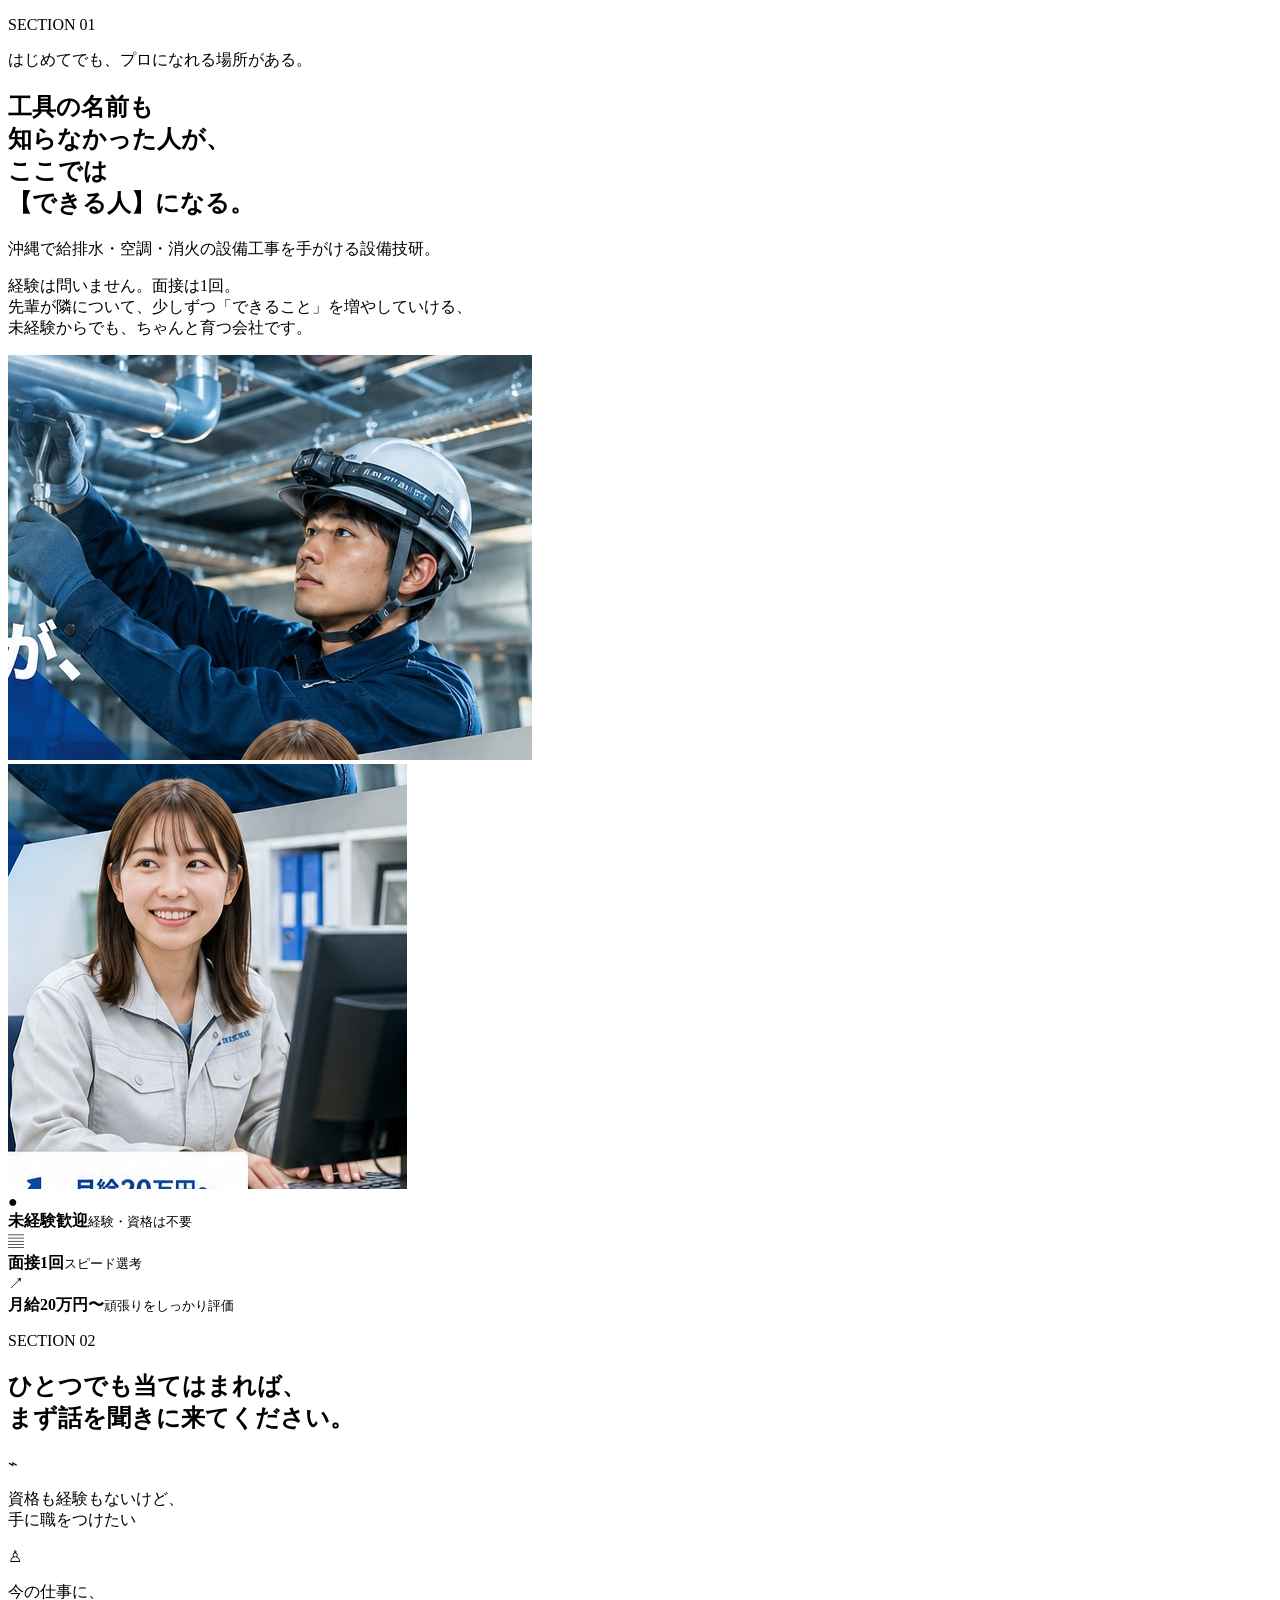
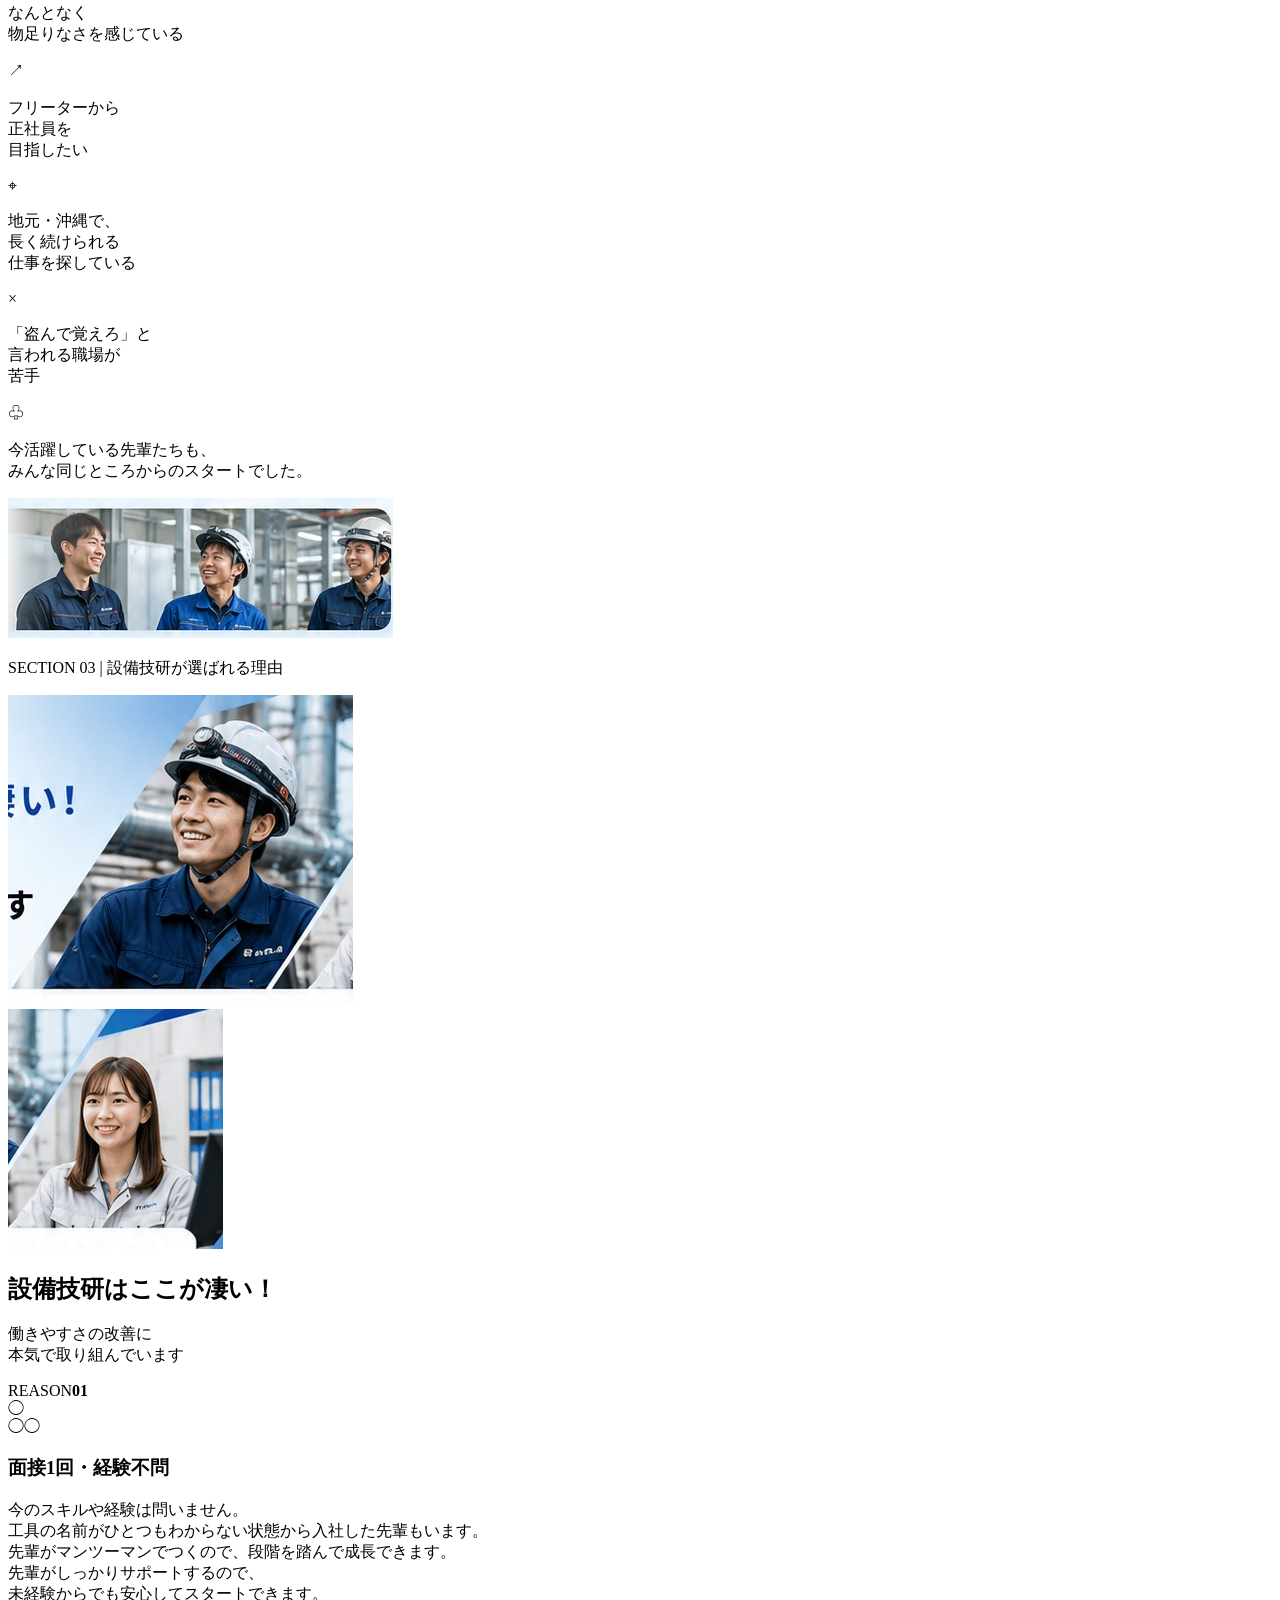
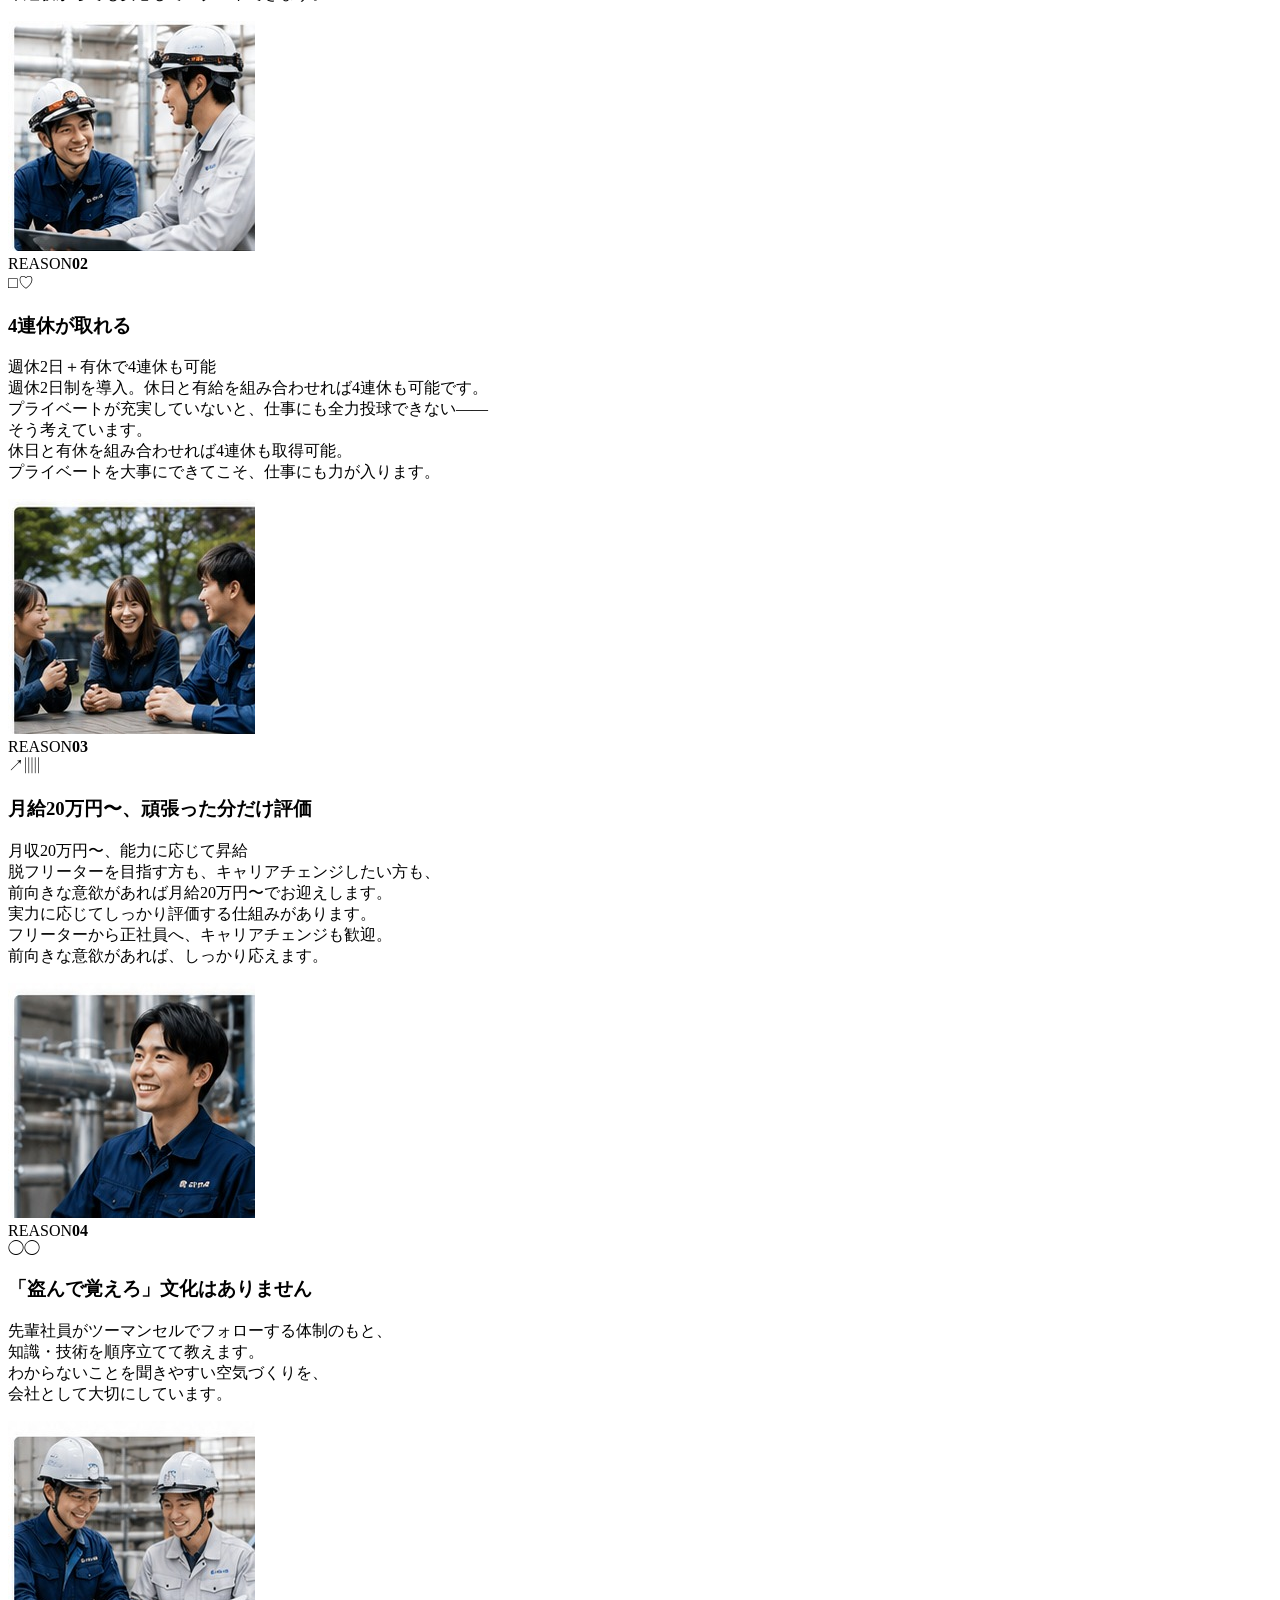
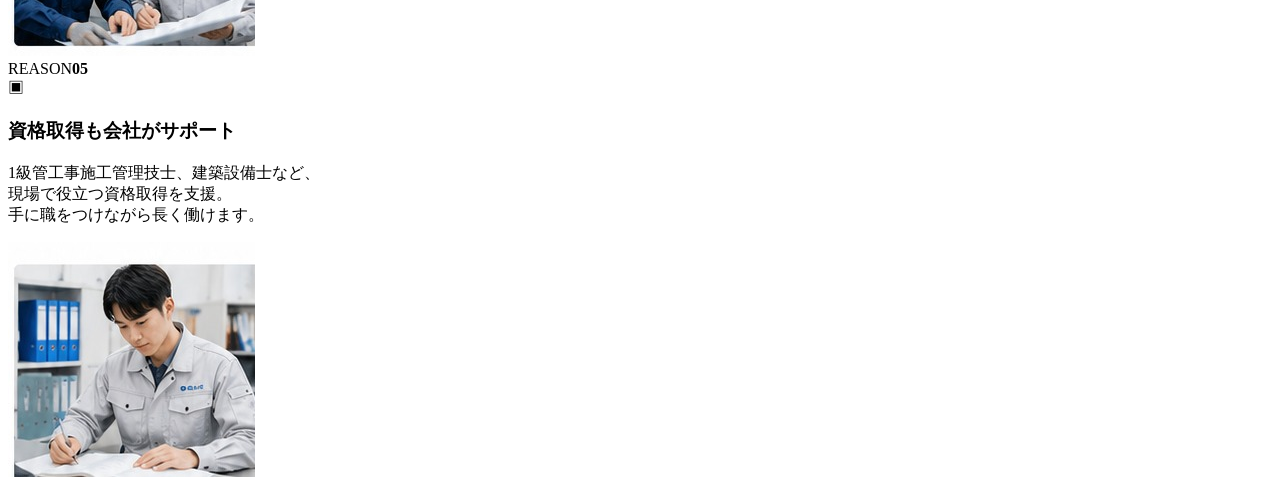
==== index.html @ 22264a7e "Add files via upload" ====
<!doctype html>
<html lang="ja">
<head>
  <meta charset="utf-8">
  <meta name="viewport" content="width=device-width, initial-scale=1">
  <meta name="description" content="設備技研 採用ランディングページ">
  <title>設備技研｜採用情報</title>
  <link rel="stylesheet" href="style.css">
</head>
<body>
  <main>
    <!-- SECTION 01 -->
    <section class="hero section" id="section-01">
      <div class="hero__bg" aria-hidden="true"></div>
      <div class="hero__shape hero__shape--a" aria-hidden="true"></div>
      <div class="hero__shape hero__shape--b" aria-hidden="true"></div>

      <div class="container hero__inner">
        <div class="hero__copy">
          <p class="section-label section-label--light">SECTION 01</p>
          <p class="eyebrow">はじめてでも、プロになれる場所がある。</p>
          <h1>工具の名前も<br>知らなかった人が、<br>ここでは<br><span>【できる人】</span>になる。</h1>
          <p class="lead">沖縄で給排水・空調・消火の設備工事を手がける設備技研。</p>
          <p class="hero__text">経験は問いません。面接は1回。<br>先輩が隣について、少しずつ「できること」を増やしていける、<br>未経験からでも、ちゃんと育つ会社です。</p>
        </div>

        <div class="hero__people" aria-label="現場で働く社員の写真">
          <div class="photo photo--worker"><img src="assets/hero_worker.jpg" alt="設備工事の現場で働く社員"></div>
          <div class="photo photo--woman"><img src="assets/hero_woman.jpg" alt="事務所で働く社員"></div>
        </div>

        <div class="benefits" aria-label="採用の特徴">
          <div class="benefit"><span class="benefit__icon">●</span><div><strong>未経験歓迎</strong><small>経験・資格は不要</small></div></div>
          <div class="benefit"><span class="benefit__icon">▤</span><div><strong>面接1回</strong><small>スピード選考</small></div></div>
          <div class="benefit"><span class="benefit__icon">↗</span><div><strong>月給20万円〜</strong><small>頑張りをしっかり評価</small></div></div>
        </div>
      </div>
    </section>

    <!-- SECTION 02 -->
    <section class="section section02" id="section-02">
      <div class="section02__bg" aria-hidden="true"></div>
      <div class="container">
        <header class="section-heading">
          <p class="section-label">SECTION 02</p>
          <h2>ひとつでも当てはまれば、<br>まず話を聞きに来てください。</h2>
          <span class="heading-line"></span>
        </header>

        <div class="concerns">
          <article class="concern"><div class="concern__icon">⌁</div><p>資格も経験もないけど、<br>手に職をつけたい</p></article>
          <article class="concern"><div class="concern__icon">♙</div><p>今の仕事に、<br>なんとなく<br>物足りなさを感じている</p></article>
          <article class="concern"><div class="concern__icon">↗</div><p>フリーターから<br>正社員を<br>目指したい</p></article>
          <article class="concern"><div class="concern__icon">⌖</div><p>地元・沖縄で、<br>長く続けられる<br>仕事を探している</p></article>
          <article class="concern"><div class="concern__icon">×</div><p>「盗んで覚えろ」と<br>言われる職場が<br>苦手</p></article>
        </div>

        <div class="team-note">
          <div class="team-note__icon">♧</div>
          <p>今活躍している先輩たちも、<br>みんな同じところからのスタートでした。</p>
          <img src="assets/section2_team.jpg" alt="設備技研で働く先輩社員">
        </div>
      </div>
    </section>

    <!-- SECTION 03 -->
    <section class="section section03" id="section-03">
      <div class="section03__bg" aria-hidden="true"></div>
      <div class="container">
        <header class="section-heading section-heading--03">
          <p class="section-label">SECTION 03 <span>| 設備技研が選ばれる理由</span></p>
          <div class="section03__visuals" aria-hidden="true">
            <div class="photo photo--s3-worker"><img src="assets/section3_worker.jpg" alt=""></div>
            <div class="photo photo--s3-woman"><img src="assets/section3_woman.jpg" alt=""></div>
          </div>
          <h2>設備技研はここが凄い！</h2>
          <p class="section03__sub">働きやすさの改善に<br>本気で取り組んでいます</p>
          <span class="heading-line"></span>
        </header>

        <div class="reasons">
          <article class="reason">
            <div class="reason__number"><span>REASON</span><b>01</b><div class="reason__icon">◯<br>◯◯</div></div>
            <div class="reason__body"><h3>面接1回・経験不問</h3><p>今のスキルや経験は問いません。<br>工具の名前がひとつもわからない状態から入社した先輩もいます。<br>先輩がマンツーマンでつくので、段階を踏んで成長できます。<br>先輩がしっかりサポートするので、<br>未経験からでも安心してスタートできます。</p></div>
            <img src="assets/reason01.jpg" alt="先輩社員が現場で教えている様子">
          </article>

          <article class="reason">
            <div class="reason__number"><span>REASON</span><b>02</b><div class="reason__icon">□♡</div></div>
            <div class="reason__body"><h3>4連休が取れる</h3><p>週休2日＋有休で4連休も可能<br>週休2日制を導入。休日と有給を組み合わせれば4連休も可能です。<br>プライベートが充実していないと、仕事にも全力投球できない——<br>そう考えています。<br>休日と有休を組み合わせれば4連休も取得可能。<br>プライベートを大事にできてこそ、仕事にも力が入ります。</p></div>
            <img src="assets/reason02.jpg" alt="休憩中に談笑する社員">
          </article>

          <article class="reason">
            <div class="reason__number"><span>REASON</span><b>03</b><div class="reason__icon">↗▥</div></div>
            <div class="reason__body"><h3>月給20万円〜、頑張った分だけ評価</h3><p>月収20万円〜、能力に応じて昇給<br>脱フリーターを目指す方も、キャリアチェンジしたい方も、<br>前向きな意欲があれば月給20万円〜でお迎えします。<br>実力に応じてしっかり評価する仕組みがあります。<br>フリーターから正社員へ、キャリアチェンジも歓迎。<br>前向きな意欲があれば、しっかり応えます。</p></div>
            <img src="assets/reason03.jpg" alt="現場で働く若手社員">
          </article>

          <article class="reason">
            <div class="reason__number"><span>REASON</span><b>04</b><div class="reason__icon">◯◯</div></div>
            <div class="reason__body"><h3>「盗んで覚えろ」文化はありません</h3><p>先輩社員がツーマンセルでフォローする体制のもと、<br>知識・技術を順序立てて教えます。<br>わからないことを聞きやすい空気づくりを、<br>会社として大切にしています。</p></div>
            <img src="assets/reason04.jpg" alt="社員同士で図面を確認している様子">
          </article>

          <article class="reason">
            <div class="reason__number"><span>REASON</span><b>05</b><div class="reason__icon">▣</div></div>
            <div class="reason__body"><h3>資格取得も会社がサポート</h3><p>1級管工事施工管理技士、建築設備士など、<br>現場で役立つ資格取得を支援。<br>手に職をつけながら長く働けます。</p></div>
            <img src="assets/reason05.jpg" alt="資格取得に向けて勉強する社員">
          </article>
        </div>
      </div>
    </section>
  </main>
</body>
</html>
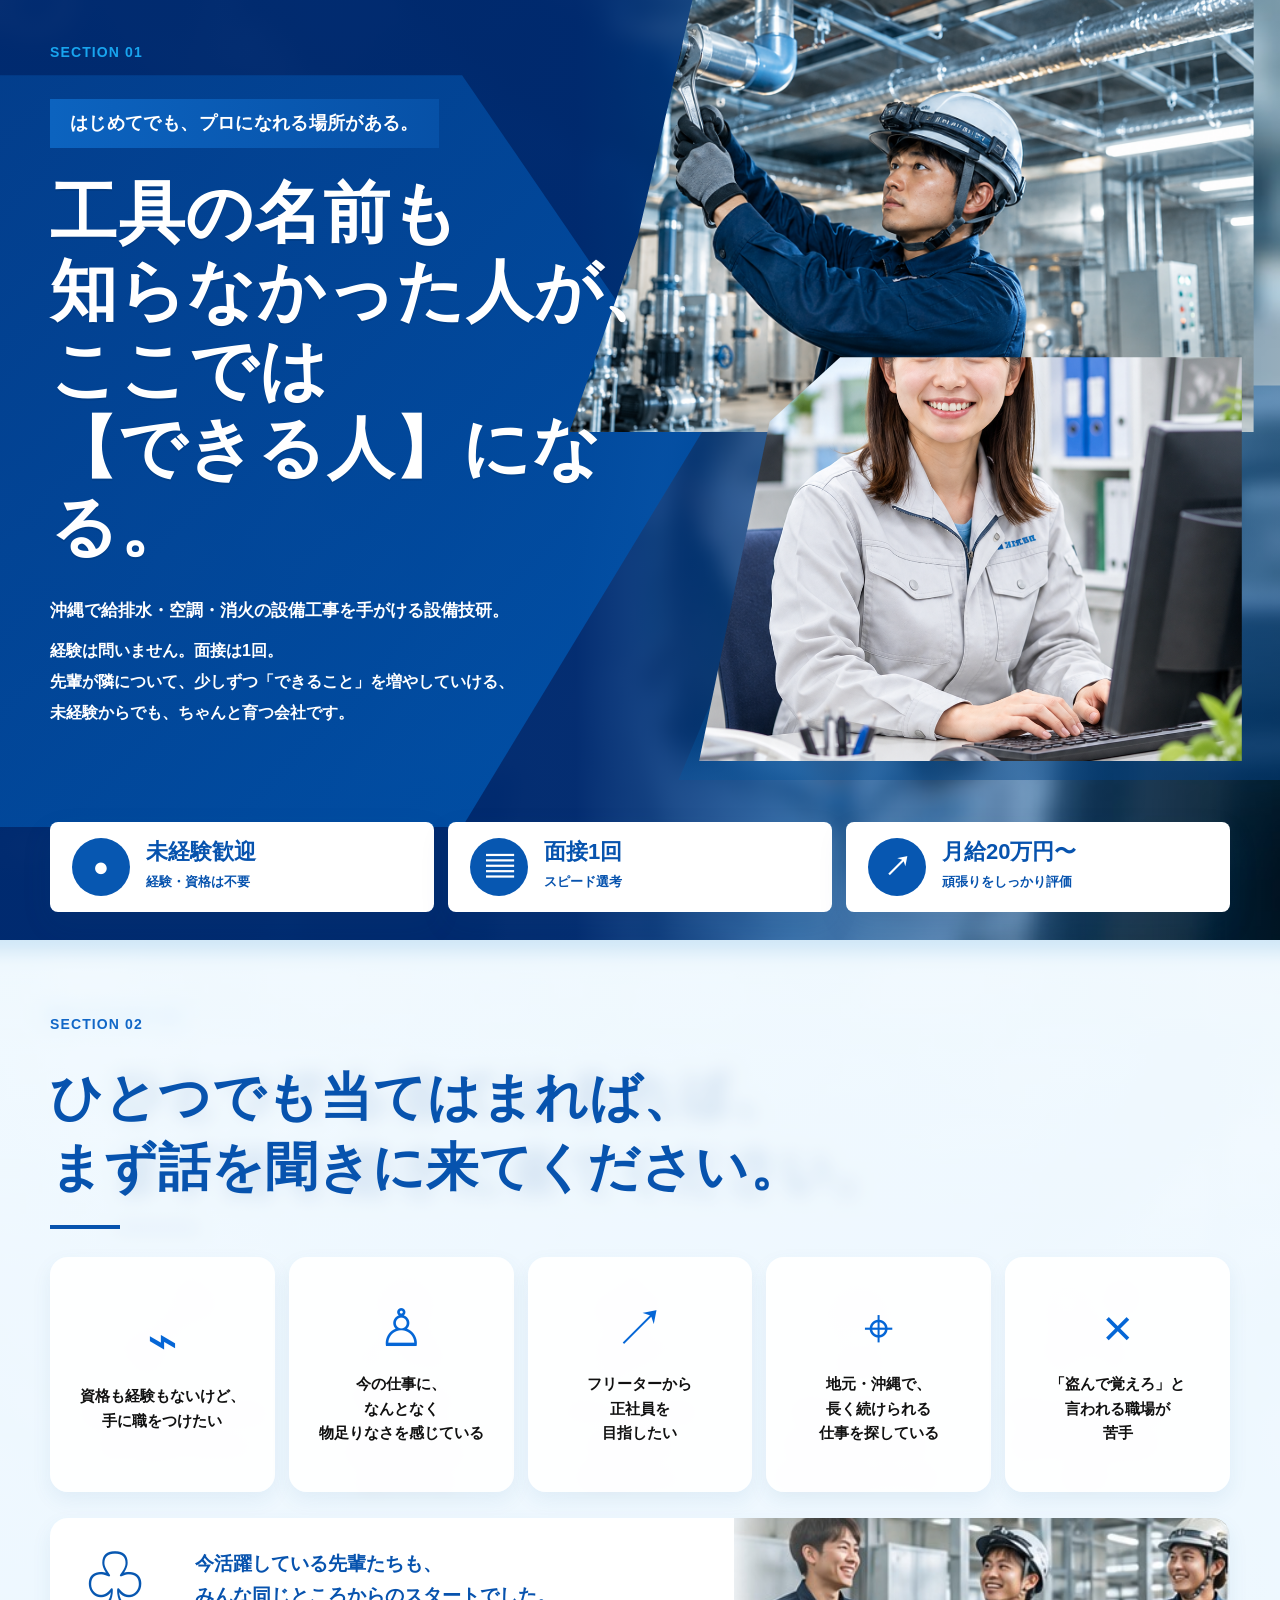
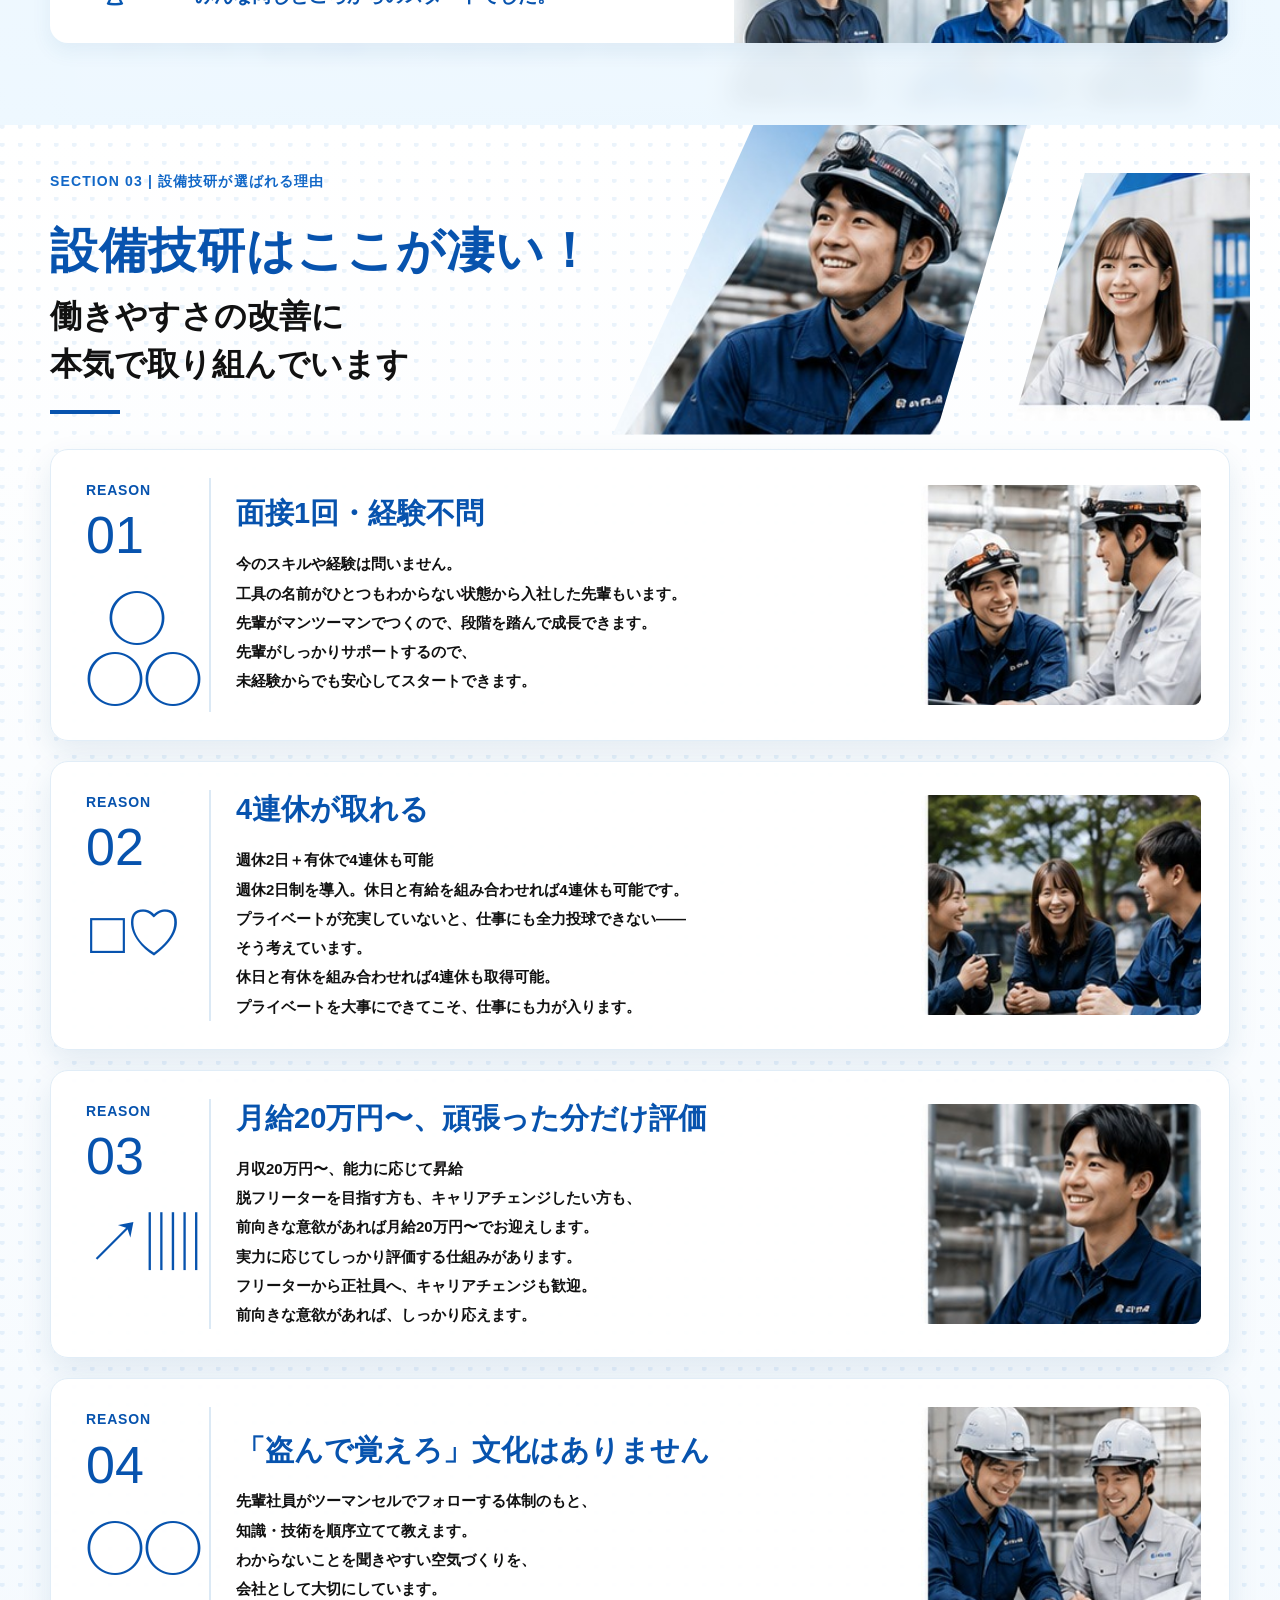
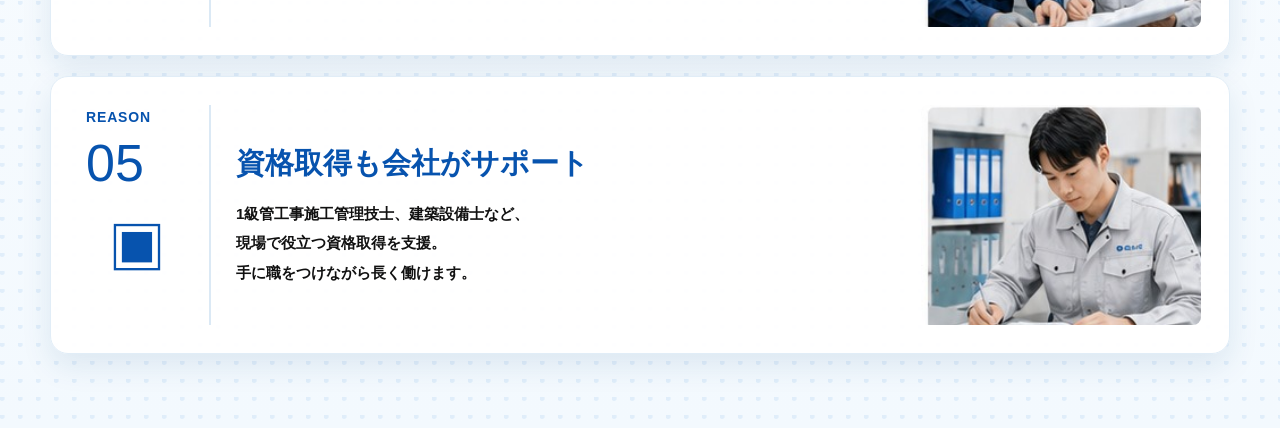
==== commit 801703e3: "Add files via upload" ====
--- a/index.html
+++ b/index.html
@@ -25,8 +25,8 @@
         </div>
 
         <div class="hero__people" aria-label="現場で働く社員の写真">
-          <div class="photo photo--worker"><img src="assets/hero_worker.jpg" alt="設備工事の現場で働く社員"></div>
-          <div class="photo photo--woman"><img src="assets/hero_woman.jpg" alt="事務所で働く社員"></div>
+          <div class="photo photo--worker"><img src="写真群/ChatGPT%20Image%202026年9月7日%2013_35_42%20(1).png" alt="設備工事の現場で働く社員"></div>
+          <div class="photo photo--woman"><img src="写真群/ChatGPT%20Image%202026年9月7日%2013_35_43%20(2).png" alt="事務所で働く社員"></div>
         </div>
 
         <div class="benefits" aria-label="採用の特徴">
--- a/style.css
+++ b/style.css
@@ -0,0 +1,216 @@
+@charset "UTF-8";
+
+:root{
+  --blue:#0753ae;
+  --blue-dark:#003b86;
+  --blue-light:#168de0;
+  --ink:#111;
+  --muted:#42536b;
+  --paper:#fff;
+  --line:#d9e8f7;
+  --shadow:0 12px 30px rgba(18,75,130,.10);
+  --radius:20px;
+}
+*{box-sizing:border-box}
+html{scroll-behavior:smooth}
+body{
+  margin:0;
+  color:var(--ink);
+  background:#f7fbff;
+  font-family:"Noto Sans JP","Yu Gothic",YuGothic,"Hiragino Kaku Gothic ProN",Meiryo,sans-serif;
+  line-height:1.8;
+  -webkit-font-smoothing:antialiased;
+}
+img{display:block;max-width:100%}
+.section{position:relative;overflow:hidden}
+.container{position:relative;width:min(1180px,calc(100% - 48px));margin:auto}
+.section-label{margin:0;color:#1167c7;font-weight:800;letter-spacing:.08em;font-size:14px}
+.section-label--light{color:#18a5ef}
+.eyebrow{
+  display:inline-block;margin:34px 0 26px;padding:8px 20px;
+  color:#fff;background:linear-gradient(90deg,#0c63bf,#0751a7);
+  font-weight:800;font-size:18px;letter-spacing:.02em;
+}
+h1,h2,h3,p{margin-top:0}
+.heading-line{display:block;width:70px;height:4px;background:var(--blue);margin-top:22px}
+
+/* SECTION 01 */
+.hero{min-height:940px;color:#fff;background:#0059a9}
+.hero__bg{
+  position:absolute;inset:0;background:
+    linear-gradient(90deg,rgba(0,42,111,.98) 0 45%,rgba(0,74,150,.72) 62%,rgba(0,91,157,.18)),
+    url("assets/bg-section1.jpg") center/cover no-repeat;
+}
+.hero__shape{position:absolute;inset:auto;pointer-events:none}
+.hero__shape--a{
+  width:63%;height:80%;left:-8%;top:8%;
+  background:linear-gradient(135deg,rgba(3,61,139,.98),rgba(0,89,180,.80));
+  clip-path:polygon(0 0,70% 0,100% 47%,70% 100%,0 100%);
+}
+.hero__shape--b{
+  width:52%;height:42%;right:-5%;bottom:17%;
+  background:linear-gradient(135deg,rgba(0,131,215,.22),rgba(0,61,130,.55));
+  clip-path:polygon(25% 0,100% 0,100% 100%,0 100%);
+}
+.hero__inner{min-height:940px;padding-top:40px}
+.hero__copy{position:relative;z-index:3;width:58%}
+.hero h1{
+  margin:0;font-size:clamp(48px,5.2vw,76px);line-height:1.18;
+  font-weight:900;letter-spacing:.01em;text-shadow:0 2px 0 rgba(0,0,0,.08)
+}
+.hero h1 span{white-space:nowrap}
+.hero__copy .lead{font-weight:800;font-size:17px;margin:30px 0 8px}
+.hero__text{font-size:16px;font-weight:700;line-height:1.95}
+.hero__people{position:absolute;z-index:2;inset:0}
+.photo{position:absolute;overflow:hidden}
+.photo img{width:100%;height:100%;object-fit:cover}
+.photo--worker{
+  width:58%;height:46%;right:-2%;top:0;
+  clip-path:polygon(18% 0,100% 0,100% 100%,0 100%,10% 55%);
+}
+.photo--woman{
+  width:46%;height:43%;right:-1%;top:38%;
+  clip-path:polygon(26% 0,100% 0,100% 100%,0 100%,13% 16%);
+}
+.benefits{
+  position:absolute;z-index:5;left:0;right:0;bottom:28px;
+  display:grid;grid-template-columns:repeat(3,1fr);gap:14px;
+}
+.benefit{
+  display:flex;align-items:center;gap:16px;background:#fff;color:var(--blue);
+  border-radius:8px;padding:16px 22px;box-shadow:var(--shadow)
+}
+.benefit__icon{
+  flex:0 0 58px;width:58px;height:58px;border-radius:50%;display:grid;place-items:center;
+  background:#0757b1;color:#fff;font-size:27px;font-weight:900
+}
+.benefit strong{display:block;font-size:22px;line-height:1.3}
+.benefit small{font-size:13px;font-weight:700}
+
+/* SECTION 02 */
+.section02{padding:72px 0 82px;background:#eef8ff}
+.section02__bg{
+  position:absolute;inset:0;opacity:.65;background:
+    linear-gradient(rgba(244,251,255,.78),rgba(238,248,255,.93)),
+    url("assets/bg-section2.jpg") center/cover no-repeat;
+}
+.section-heading{position:relative;z-index:1}
+.section-heading h2{
+  color:var(--blue);font-size:clamp(34px,4.2vw,52px);line-height:1.35;
+  margin:25px 0 0;font-weight:900;letter-spacing:.02em
+}
+.concerns{
+  position:relative;z-index:1;display:grid;grid-template-columns:repeat(5,1fr);
+  gap:14px;margin-top:28px
+}
+.concern{
+  min-height:235px;padding:24px 12px;background:rgba(255,255,255,.95);
+  border-radius:18px;box-shadow:0 8px 20px rgba(35,98,157,.08);
+  display:flex;flex-direction:column;align-items:center;justify-content:center;text-align:center
+}
+.concern__icon{font-size:52px;line-height:1;color:#0566d6;margin-bottom:18px}
+.concern p{font-size:15px;font-weight:800;line-height:1.65;margin:0}
+.team-note{
+  position:relative;z-index:1;margin-top:26px;background:#fff;border-radius:18px;
+  min-height:125px;display:grid;grid-template-columns:130px 1fr 42%;
+  align-items:center;overflow:hidden;box-shadow:0 8px 20px rgba(35,98,157,.08)
+}
+.team-note__icon{font-size:60px;text-align:center;color:#0757b1}
+.team-note p{color:var(--blue);font-weight:900;font-size:19px;line-height:1.7;margin:0;padding:0 15px}
+.team-note img{height:125px;width:100%;object-fit:cover}
+
+/* SECTION 03 */
+.section03{padding:44px 0 74px;background:#f4f9fd}
+.section03__bg{
+  position:absolute;inset:0;
+  background:
+    radial-gradient(circle at 12% 8%,rgba(0,111,207,.08) 0 2px,transparent 3px) 0 0/18px 18px,
+    linear-gradient(180deg,#fff,#f3f9fe);
+}
+.section-heading--03{min-height:280px}
+.section-heading--03 .section-label span{font-weight:700}
+.section-heading--03 h2{font-size:48px;margin-top:25px;max-width:55%}
+.section03__sub{font-size:32px;font-weight:900;line-height:1.5;margin:8px 0 0;max-width:55%}
+.section03__visuals{position:absolute;z-index:0;right:-20px;top:-44px;width:54%;height:310px}
+.photo--s3-worker{left:0;top:0;width:65%;height:100%;clip-path:polygon(34% 0,100% 0,78% 100%,0 100%)}
+.photo--s3-woman{right:0;top:48px;width:37%;height:80%;clip-path:polygon(30% 0,100% 0,100% 100%,0 100%)}
+.reasons{position:relative;z-index:1;display:grid;gap:20px}
+.reason{
+  background:rgba(255,255,255,.97);border:1px solid #e1edf7;border-radius:18px;
+  min-height:265px;padding:28px 28px 28px 35px;display:grid;
+  grid-template-columns:125px 1fr 280px;gap:25px;align-items:center;box-shadow:var(--shadow)
+}
+.reason__number{height:100%;border-right:2px solid #dbe9f5;padding-right:22px;color:var(--blue)}
+.reason__number span{display:block;font-size:14px;font-weight:900;letter-spacing:.06em}
+.reason__number b{display:block;font-size:52px;line-height:1.05;font-weight:500;margin-top:5px}
+.reason__icon{font-size:58px;line-height:1.05;text-align:center;margin-top:28px;font-weight:300}
+.reason__body h3{margin:0 0 16px;color:var(--blue);font-size:29px;line-height:1.35;font-weight:900}
+.reason__body p{font-size:15px;font-weight:600;line-height:1.95;margin:0}
+.reason>img{width:100%;height:220px;object-fit:cover;border-radius:8px}
+
+/* Mobile */
+@media (max-width: 760px){
+  .container{width:min(100% - 28px,560px)}
+  .section-label{font-size:12px}
+  .heading-line{width:52px;height:3px}
+  .hero{min-height:auto;padding-bottom:22px}
+  .hero__bg{background:
+    linear-gradient(180deg,rgba(0,44,113,.94) 0 56%,rgba(0,75,146,.82) 78%,rgba(0,108,185,.88)),
+    url("assets/bg-section1.jpg") center/cover}
+  .hero__shape--a{width:120%;height:58%;left:-25%;top:0;opacity:.75}
+  .hero__shape--b{width:100%;height:34%;right:-20%;bottom:13%;opacity:.65}
+  .hero__inner{min-height:0;padding-top:24px;display:flex;flex-direction:column}
+  .hero__copy{width:100%}
+  .eyebrow{font-size:13px;margin:18px 0 17px;padding:7px 12px}
+  .hero h1{font-size:clamp(35px,10.2vw,52px);line-height:1.24}
+  .hero h1 span{white-space:normal}
+  .hero__copy .lead{font-size:14px;line-height:1.7;margin:22px 0 8px}
+  .hero__text{font-size:13px;line-height:1.85}
+  .hero__people{position:relative;inset:auto;height:300px;margin-top:18px}
+  .photo--worker{width:86%;height:67%;right:-6%;top:0;clip-path:polygon(19% 0,100% 0,100% 100%,0 100%,10% 50%)}
+  .photo--woman{width:70%;height:64%;right:0;top:36%;clip-path:polygon(23% 0,100% 0,100% 100%,0 100%,12% 15%)}
+  .benefits{position:relative;left:auto;right:auto;bottom:auto;grid-template-columns:1fr;gap:8px;margin-top:8px}
+  .benefit{padding:11px 14px;border-radius:10px}
+  .benefit__icon{flex-basis:43px;width:43px;height:43px;font-size:20px}
+  .benefit strong{font-size:17px}
+  .benefit small{font-size:11px}
+
+  .section02{padding:50px 0 55px}
+  .section-heading h2{font-size:31px;line-height:1.45;margin-top:17px}
+  .concerns{grid-template-columns:repeat(2,1fr);gap:10px;margin-top:24px}
+  .concern{min-height:175px;padding:17px 8px;border-radius:14px}
+  .concern:nth-child(5){grid-column:1/-1;min-height:145px}
+  .concern__icon{font-size:40px;margin-bottom:12px}
+  .concern p{font-size:12px;line-height:1.6}
+  .team-note{grid-template-columns:58px 1fr;margin-top:15px;min-height:0;border-radius:14px}
+  .team-note__icon{font-size:38px}
+  .team-note p{font-size:12px;line-height:1.55;padding:14px 6px}
+  .team-note img{grid-column:1/-1;height:120px}
+
+  .section03{padding:40px 0 55px}
+  .section-heading--03{min-height:0;padding-bottom:25px}
+  .section-heading--03 .section-label span{display:inline}
+  .section-heading--03 h2{font-size:32px;max-width:none;margin-top:18px}
+  .section03__sub{font-size:23px;max-width:none;line-height:1.55}
+  .section03__visuals{position:relative;right:auto;top:auto;width:100%;height:230px;margin:15px 0 -4px;order:-1}
+  .section-heading--03{display:flex;flex-direction:column}
+  .section03__visuals{order:-1}
+  .reasons{gap:13px}
+  .reason{
+    min-height:0;padding:18px 15px;display:grid;grid-template-columns:56px 1fr;gap:13px;
+    border-radius:15px;align-items:start
+  }
+  .reason__number{border-right:1px solid #dbe9f5;padding-right:10px}
+  .reason__number span{font-size:9px}
+  .reason__number b{font-size:33px}
+  .reason__icon{font-size:30px;margin-top:15px}
+  .reason__body h3{font-size:21px;line-height:1.4;margin-bottom:9px}
+  .reason__body p{font-size:12px;line-height:1.8;font-weight:600}
+  .reason>img{grid-column:1/-1;height:190px;border-radius:9px}
+}
+@media (min-width:761px) and (max-width:1000px){
+  .hero h1{font-size:50px}
+  .reason{grid-template-columns:105px 1fr 230px}
+  .reason__body h3{font-size:24px}
+  .reason>img{height:190px}
+}
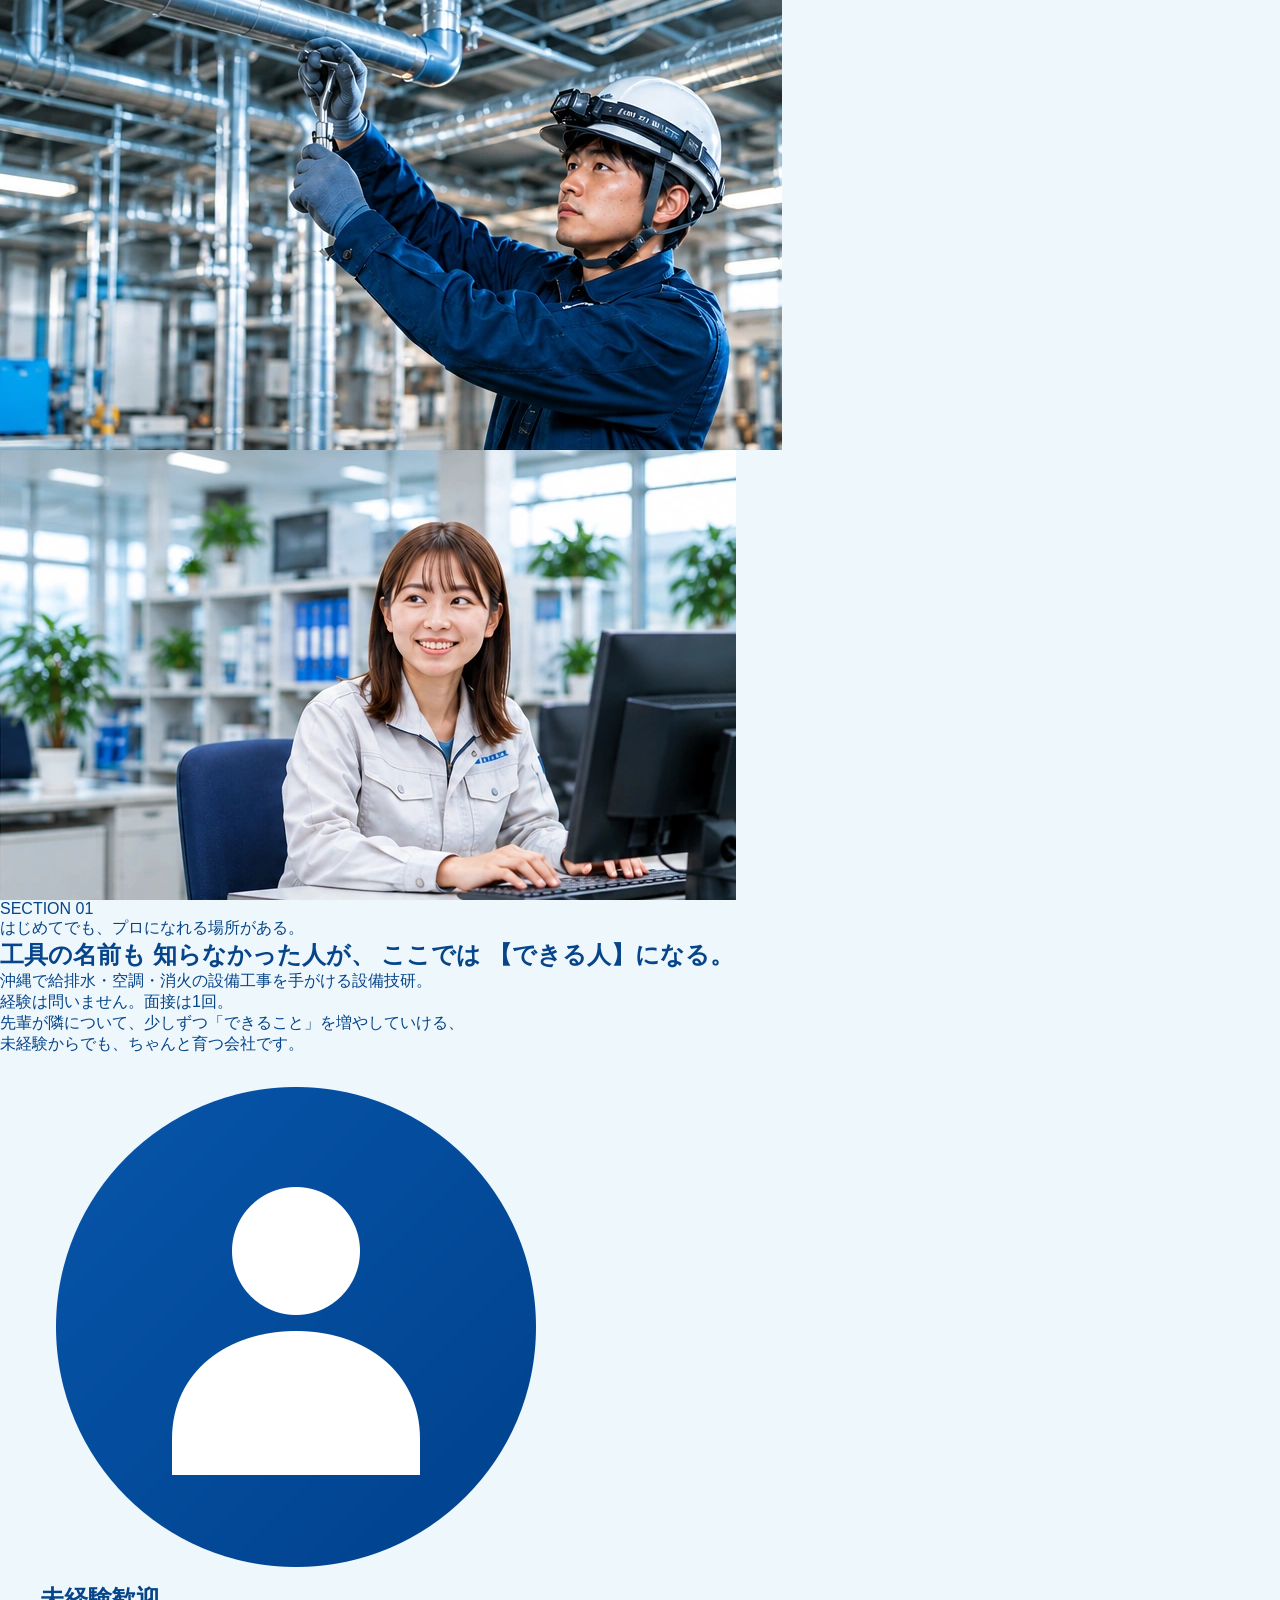
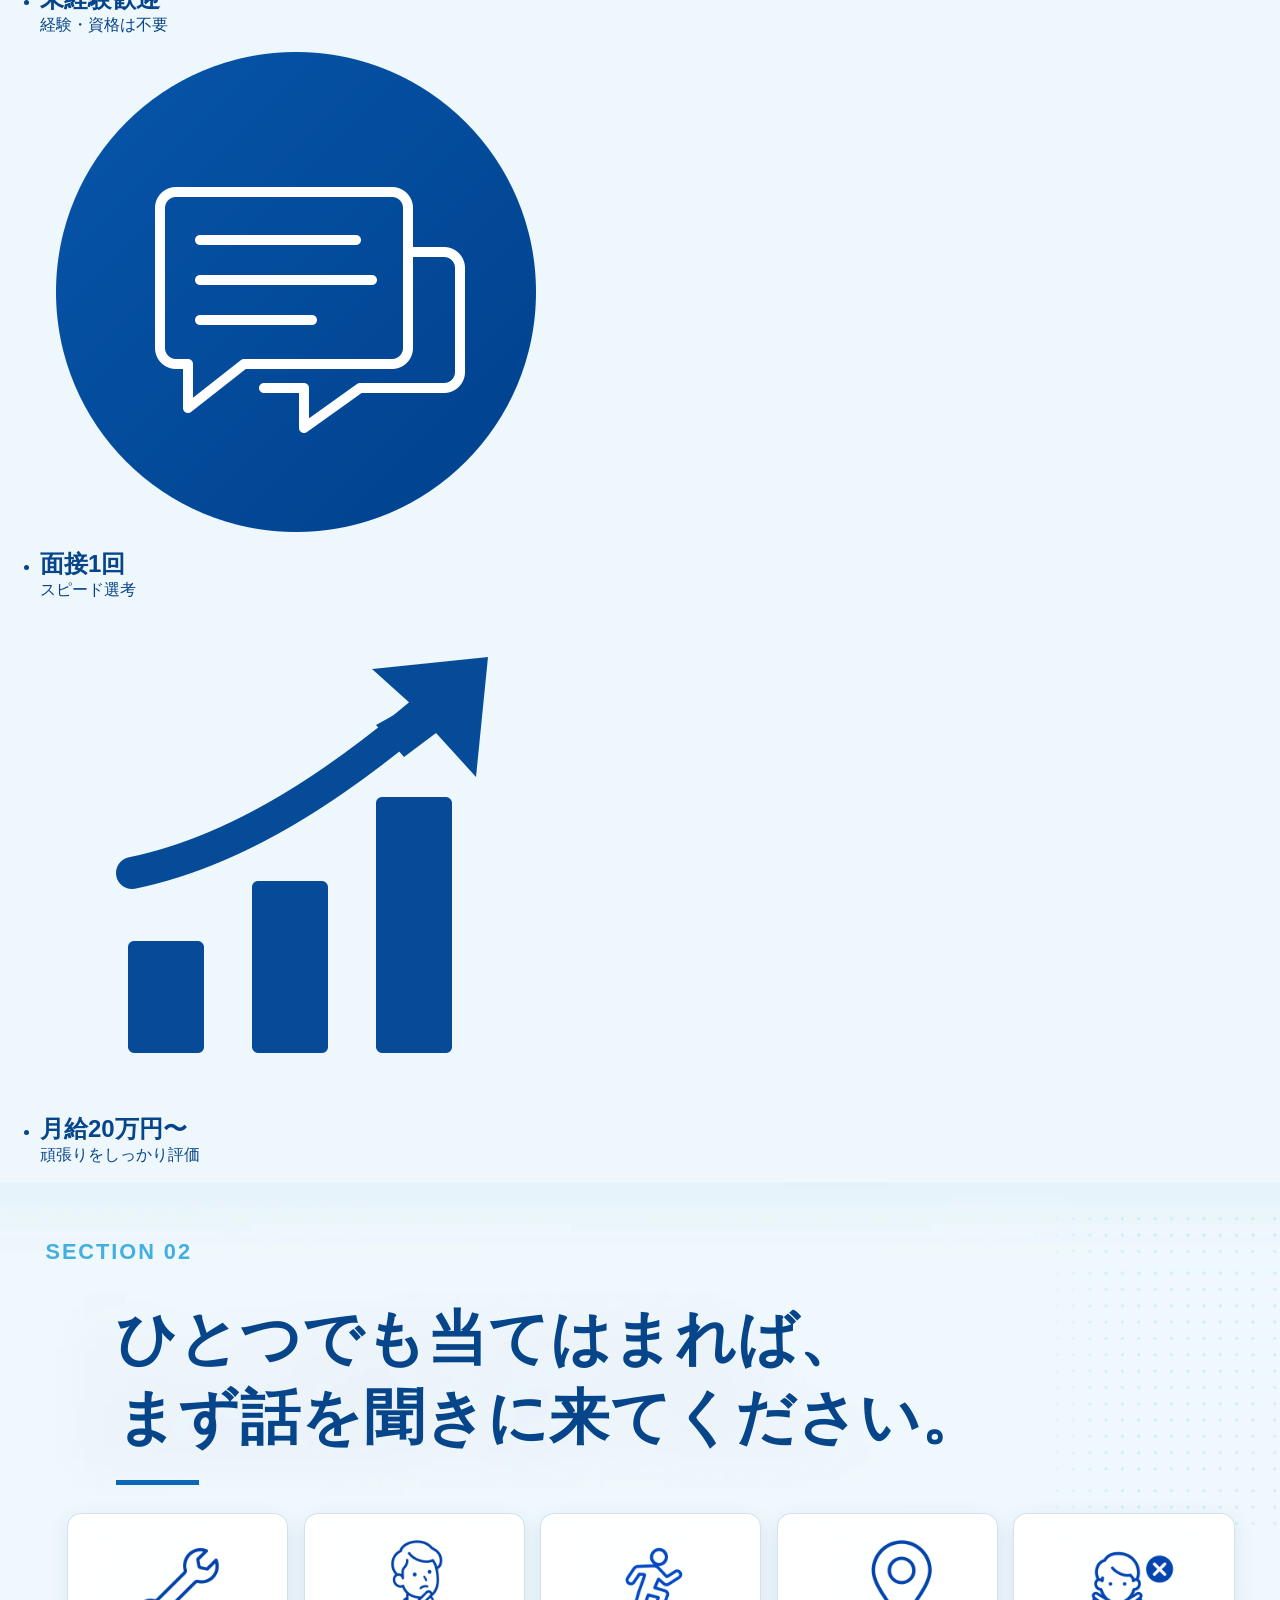
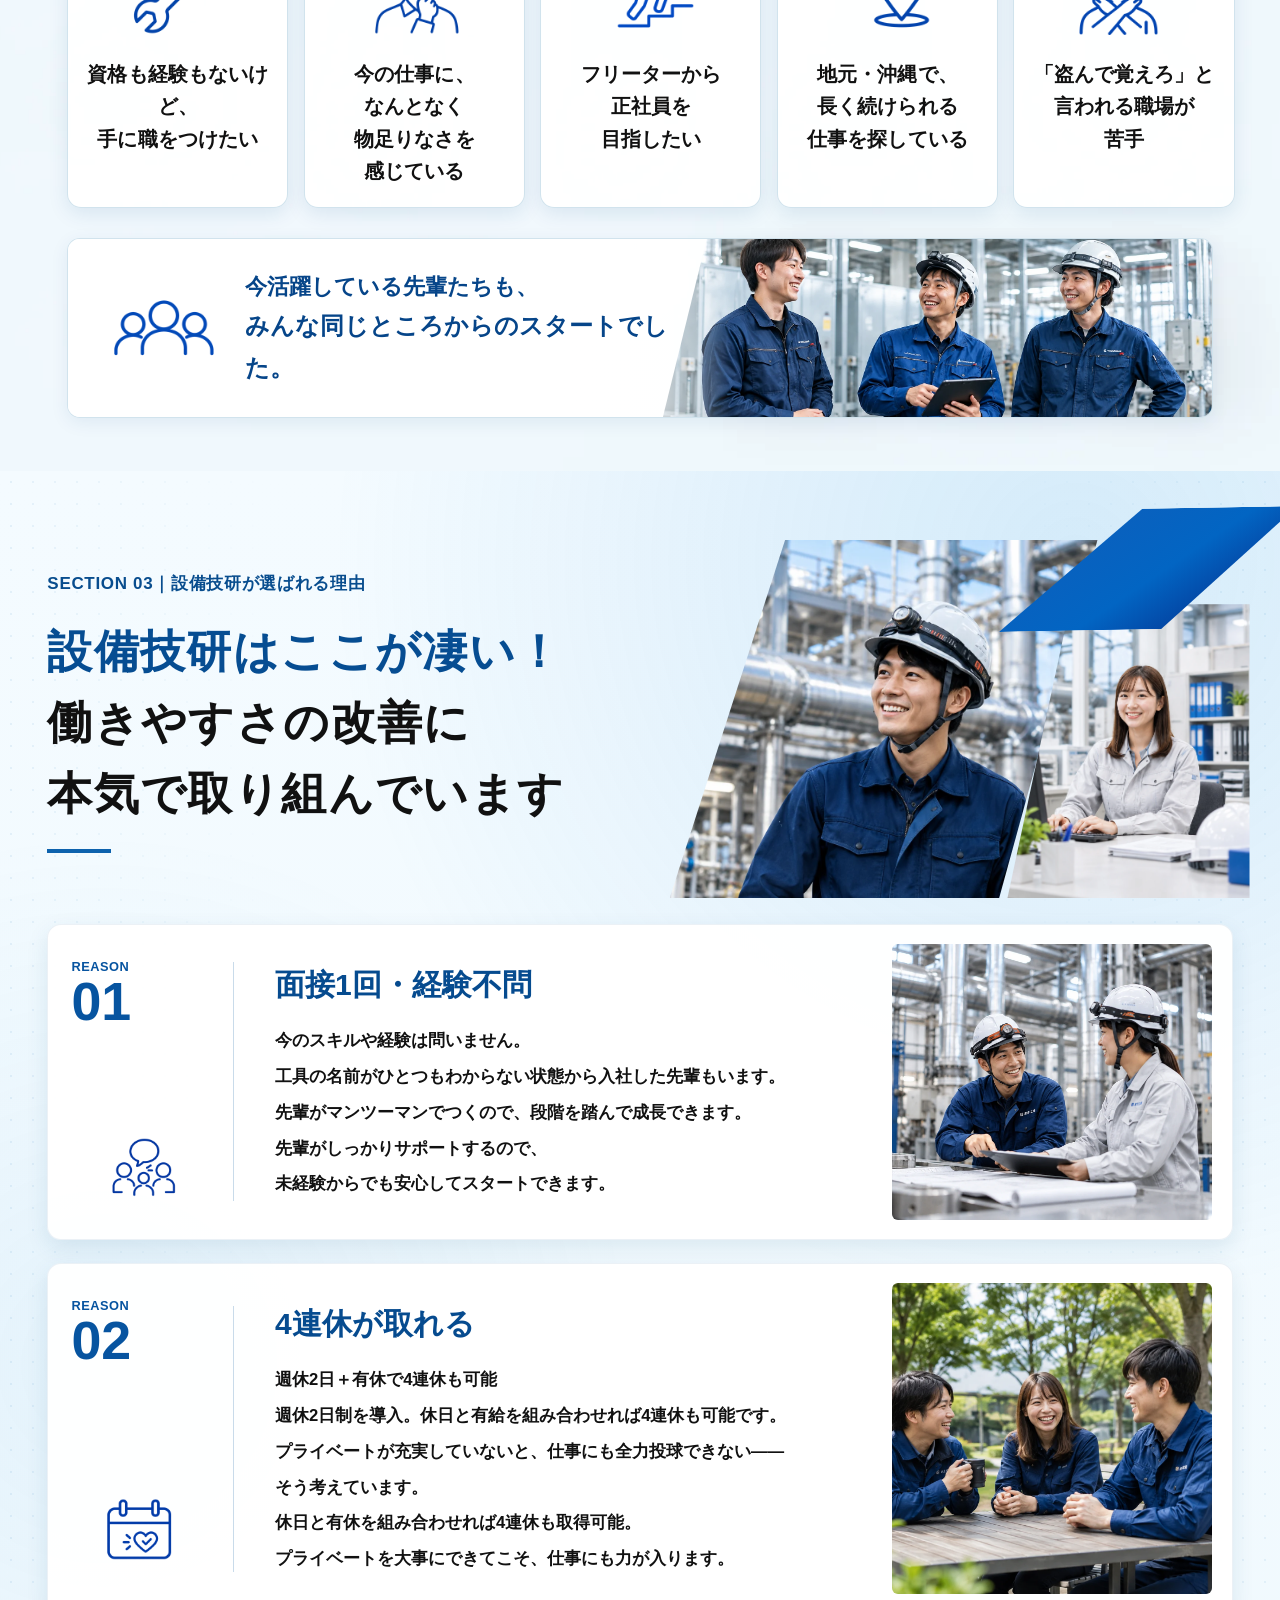
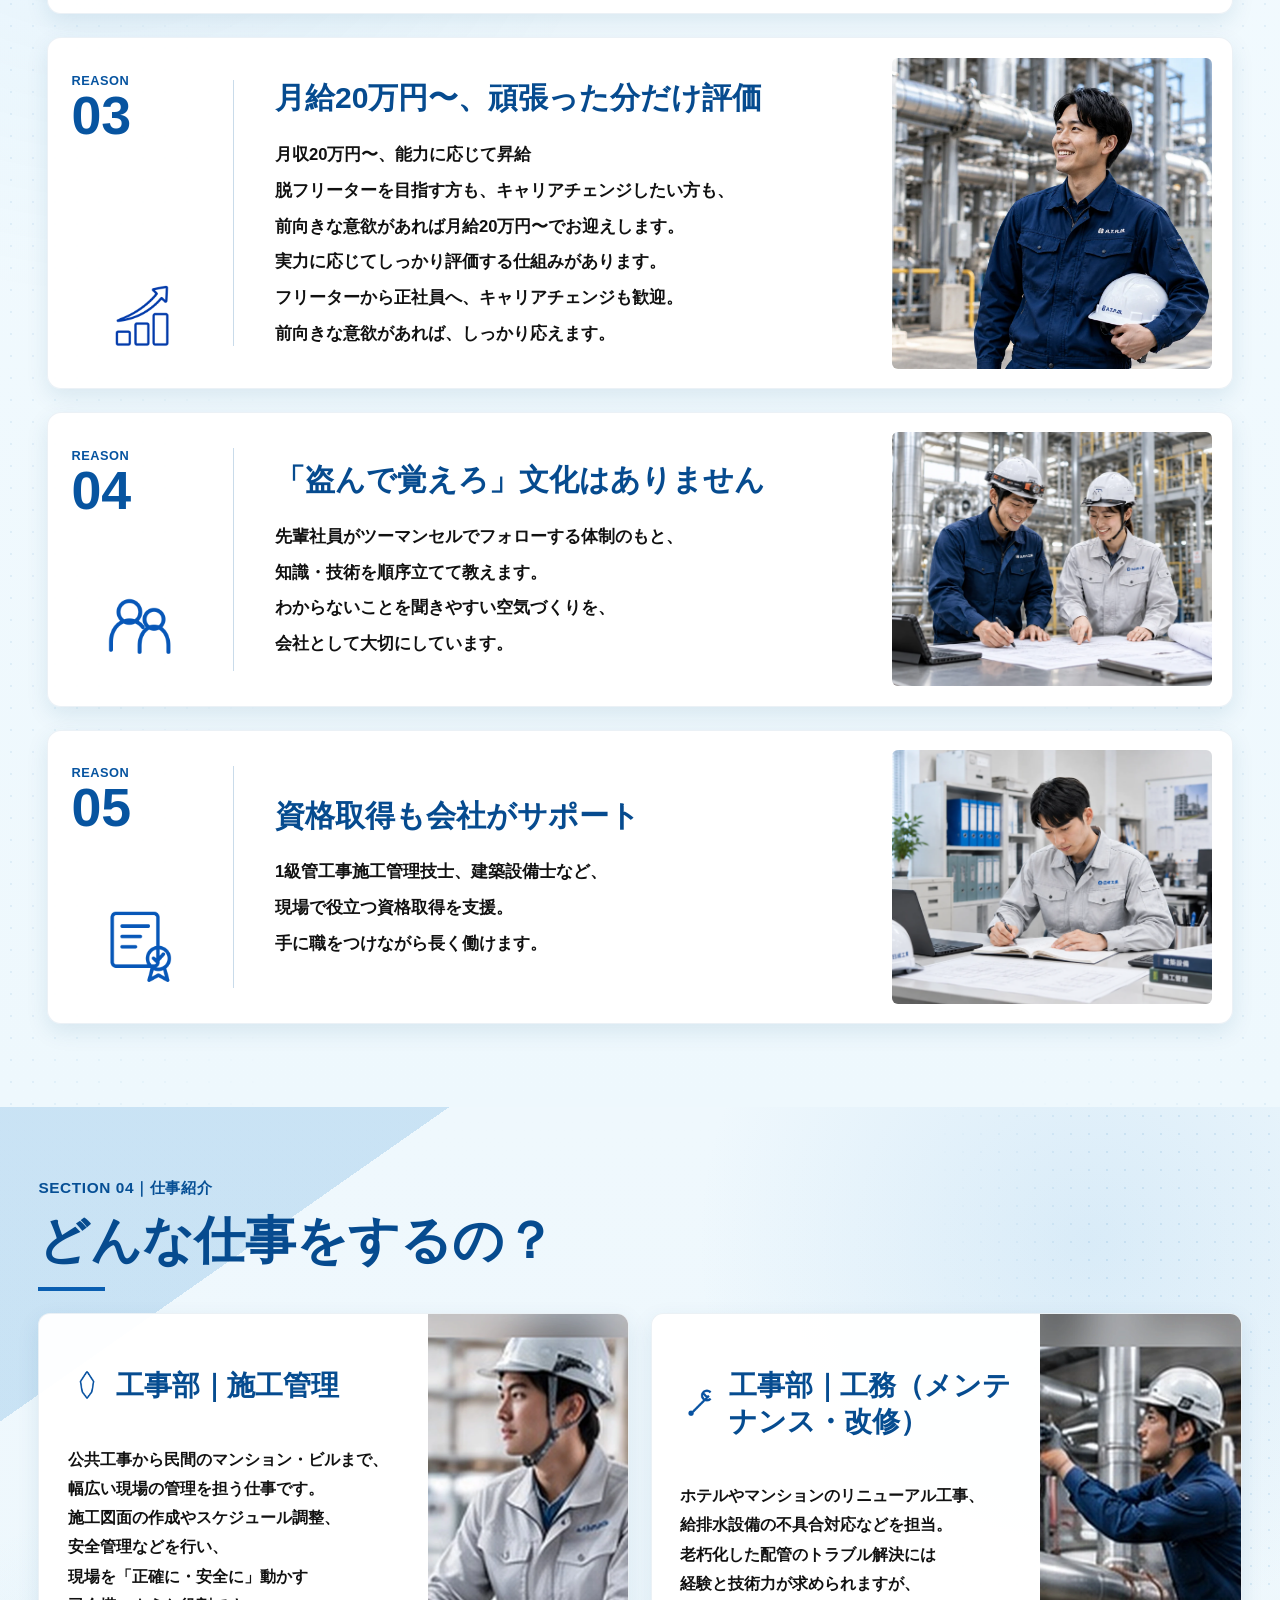
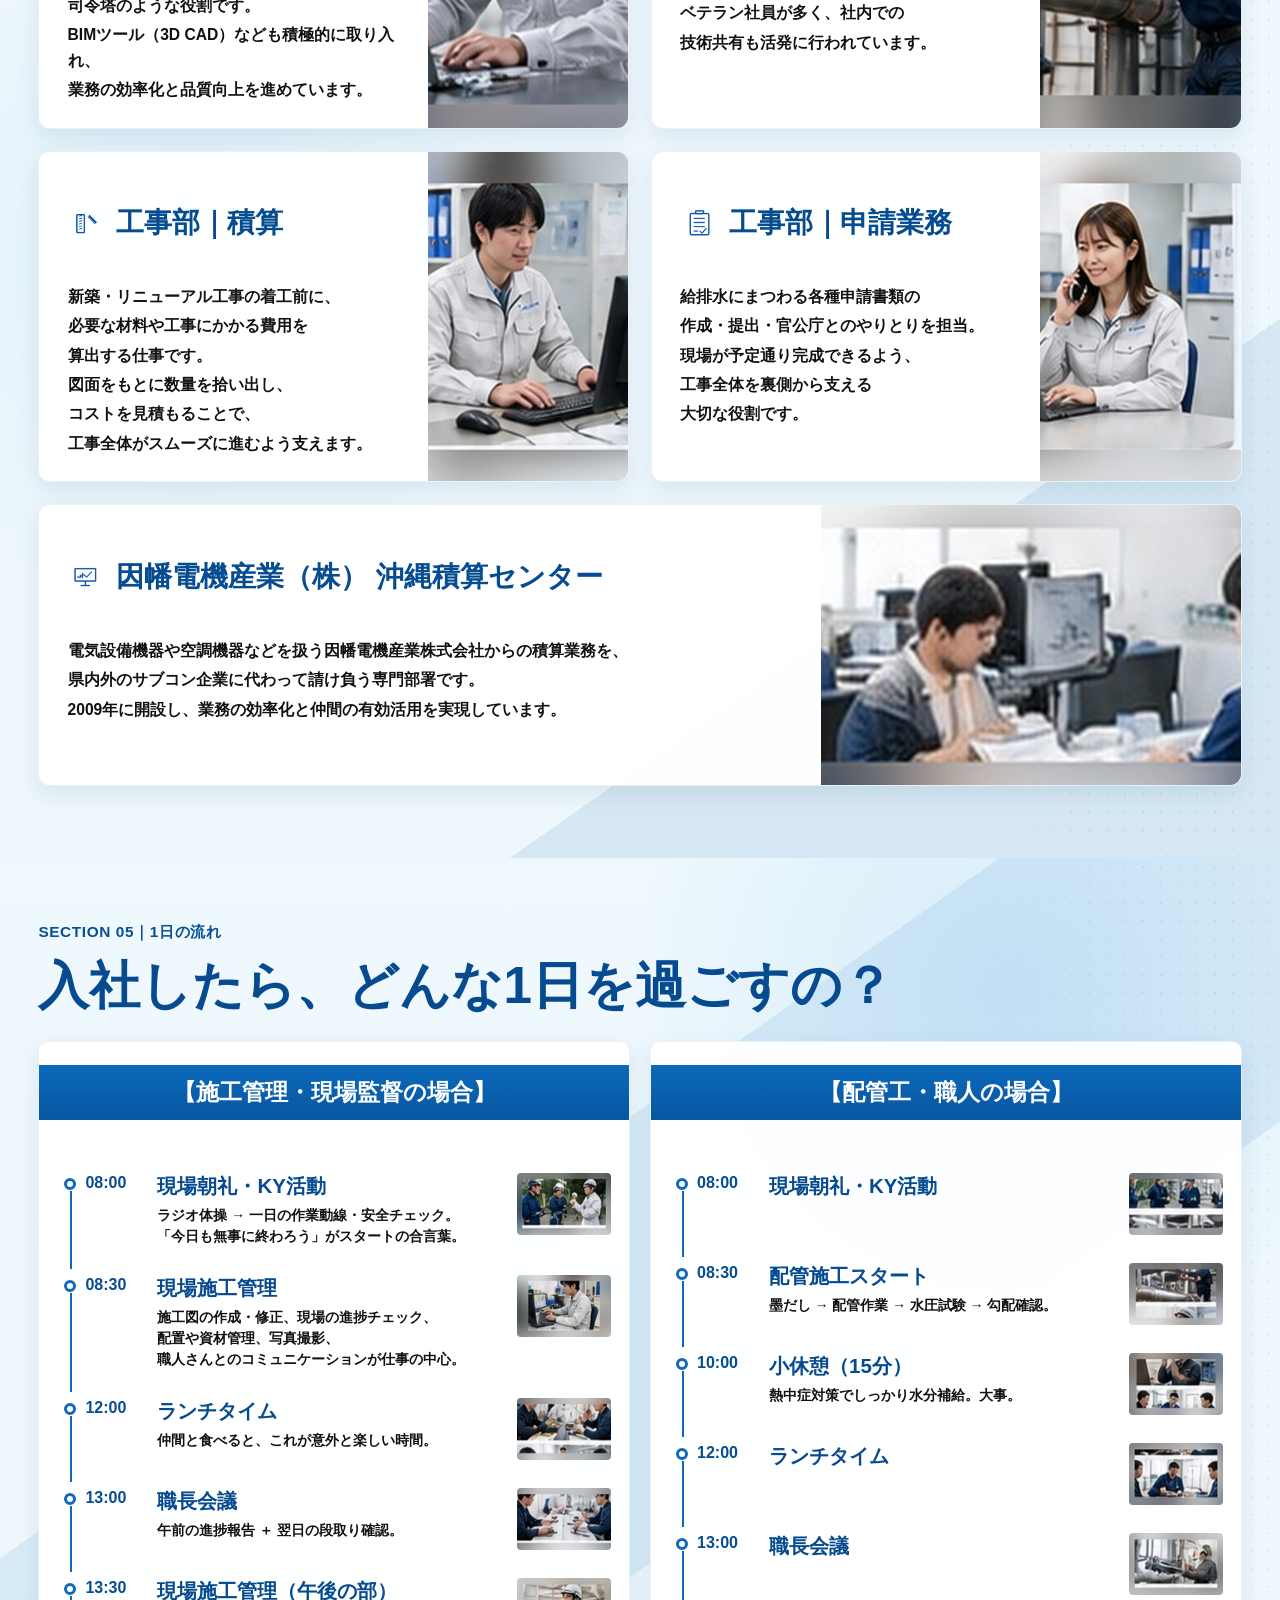
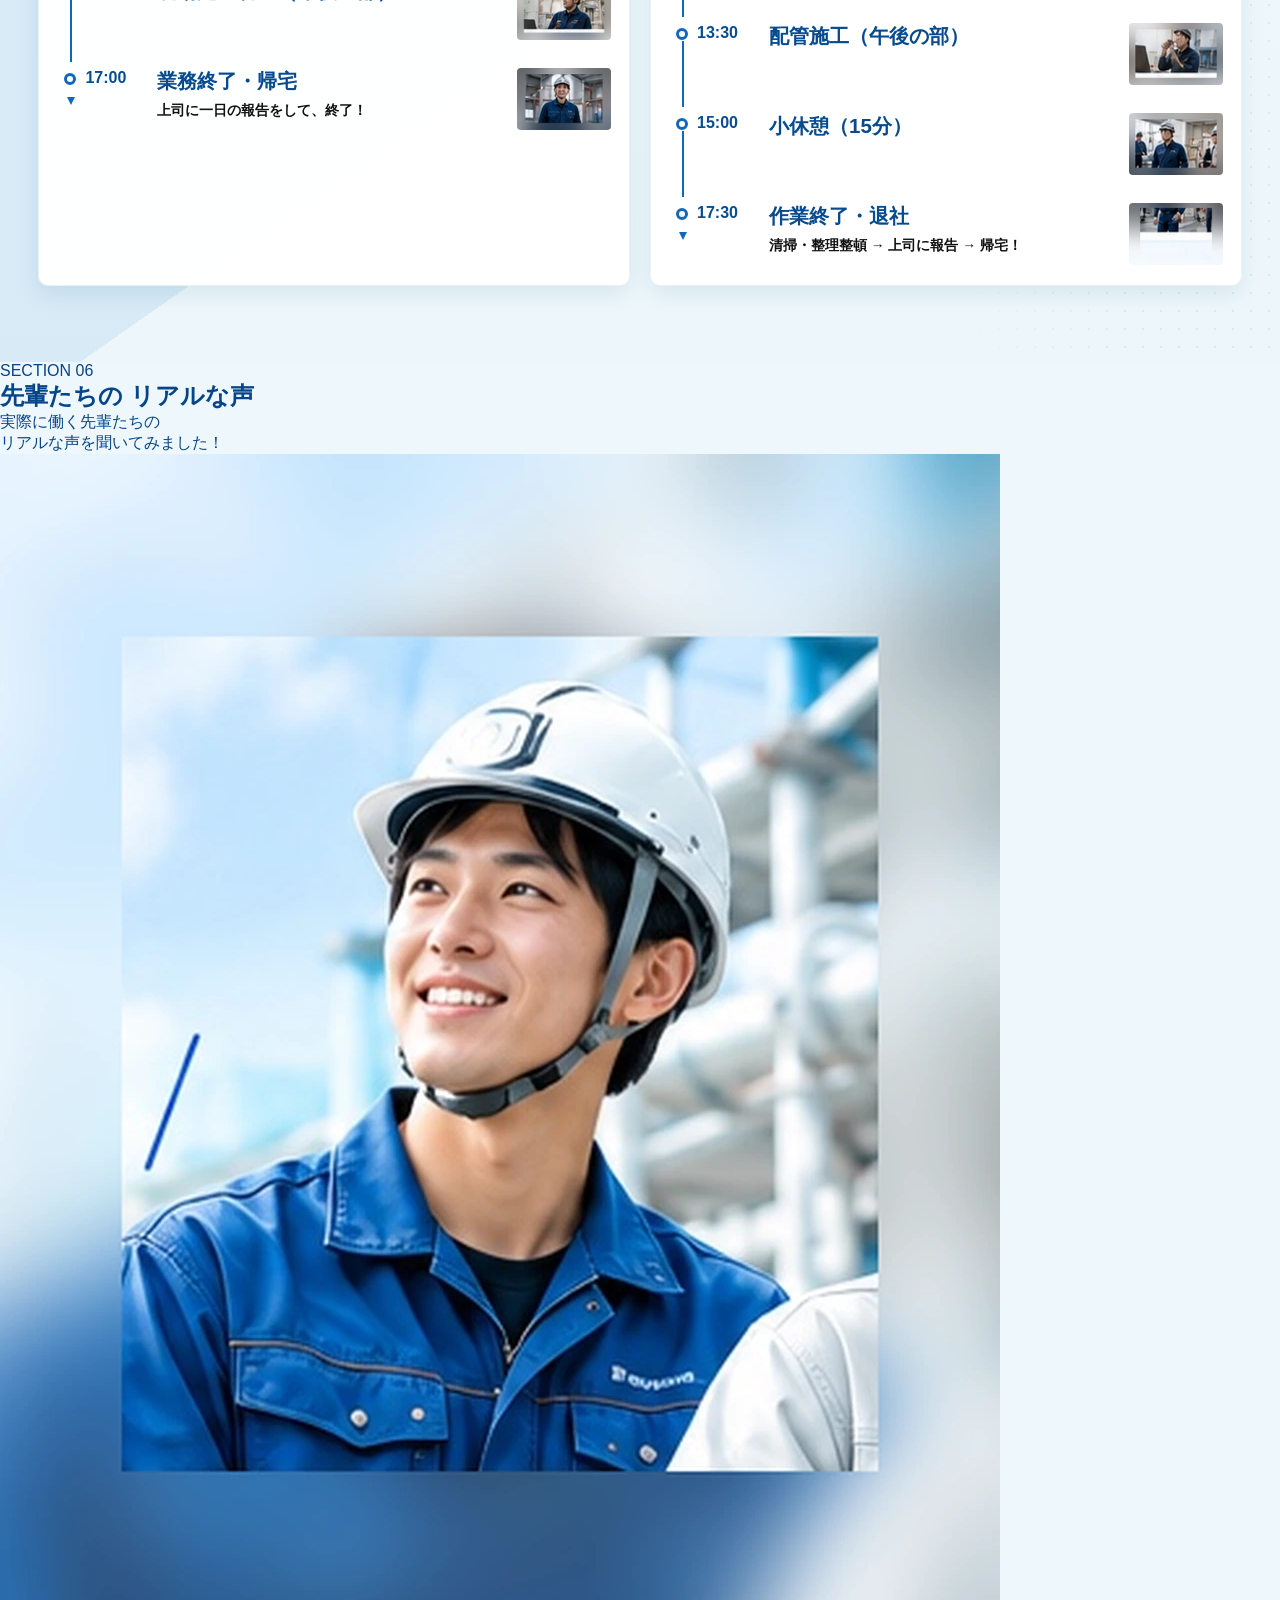
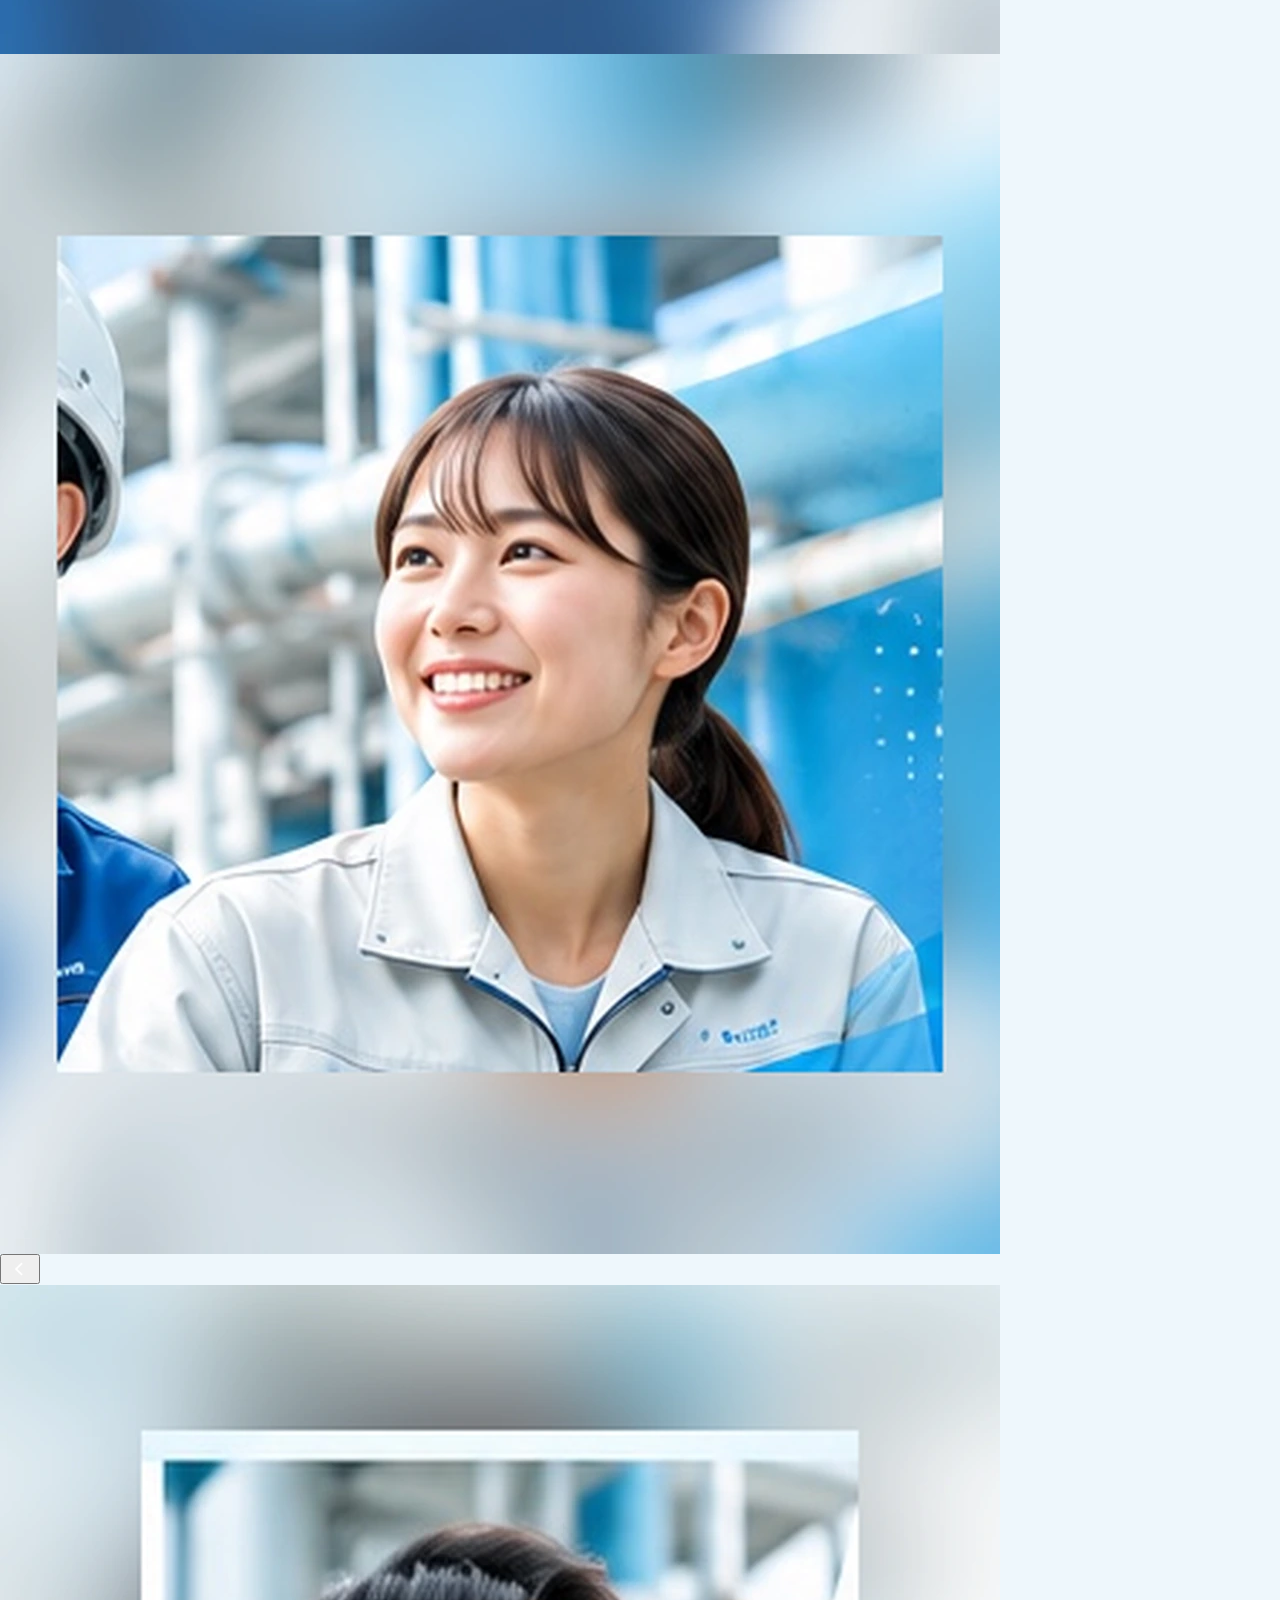
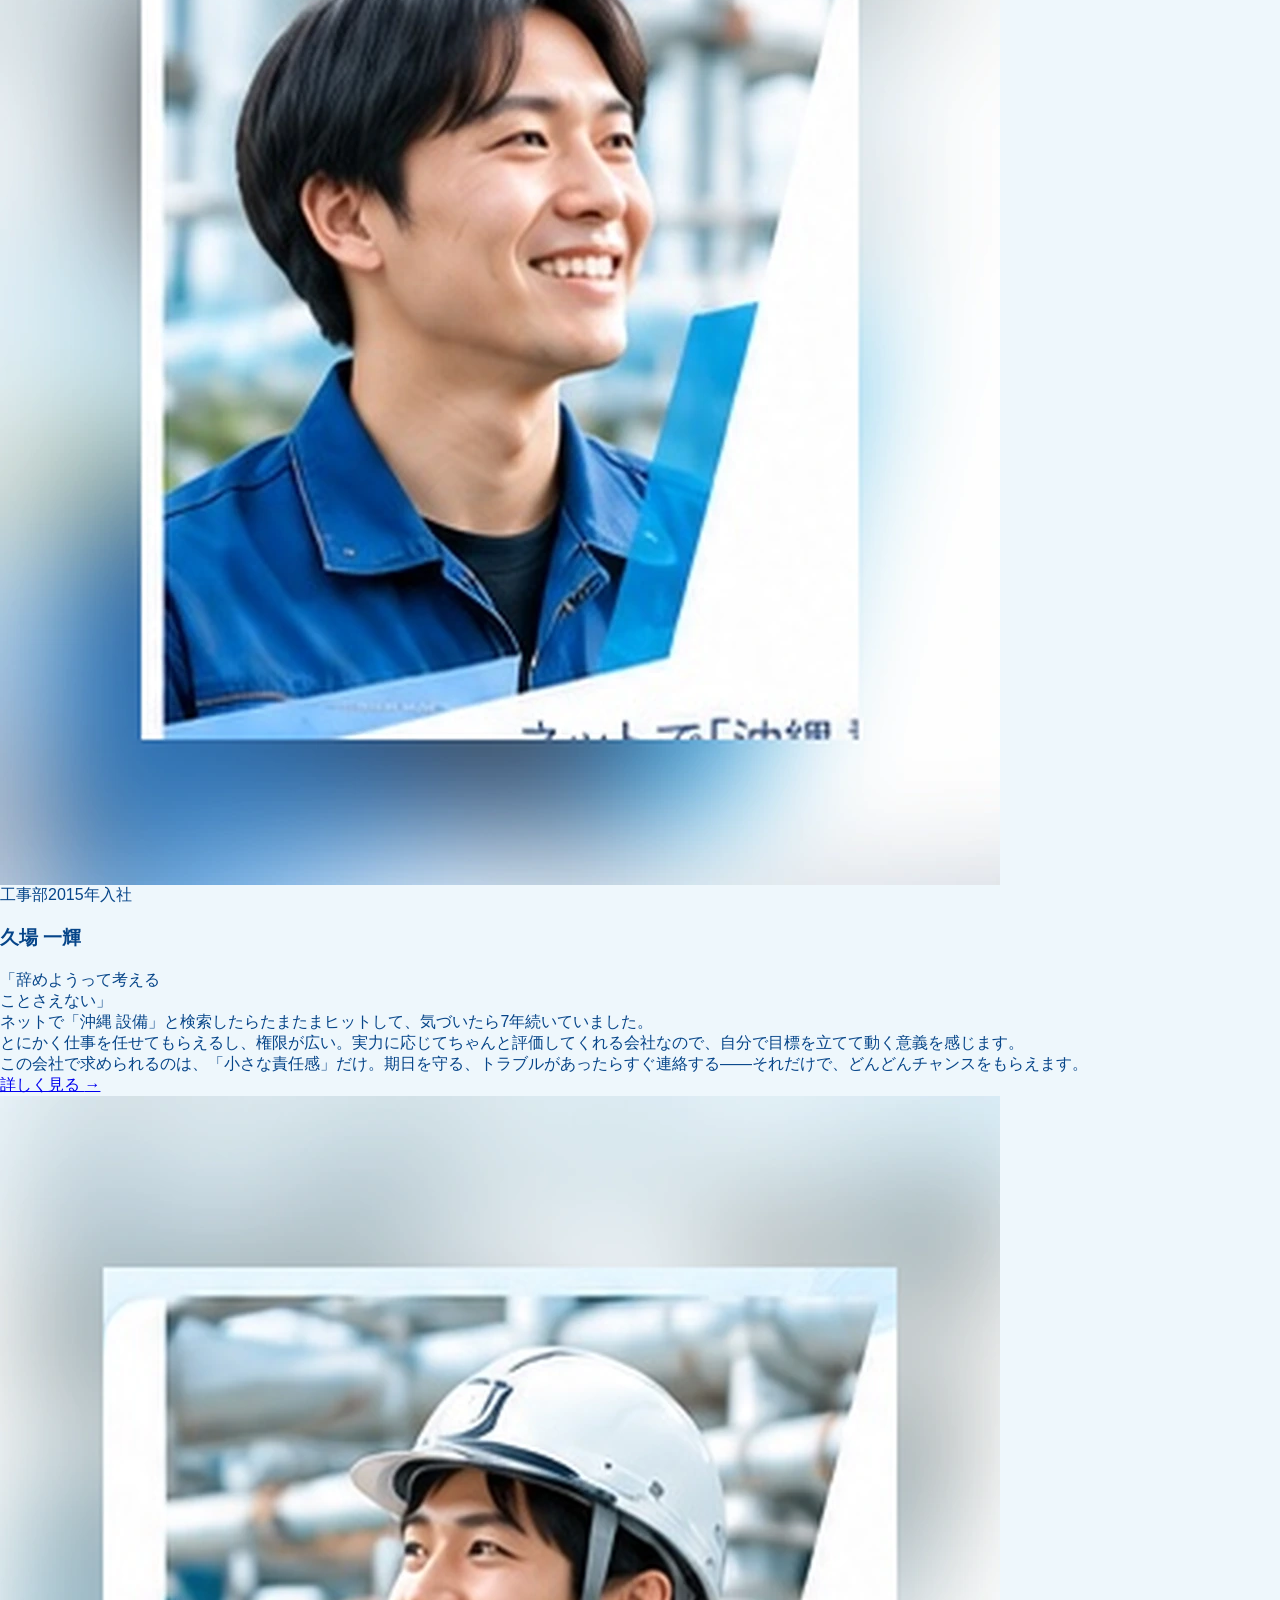
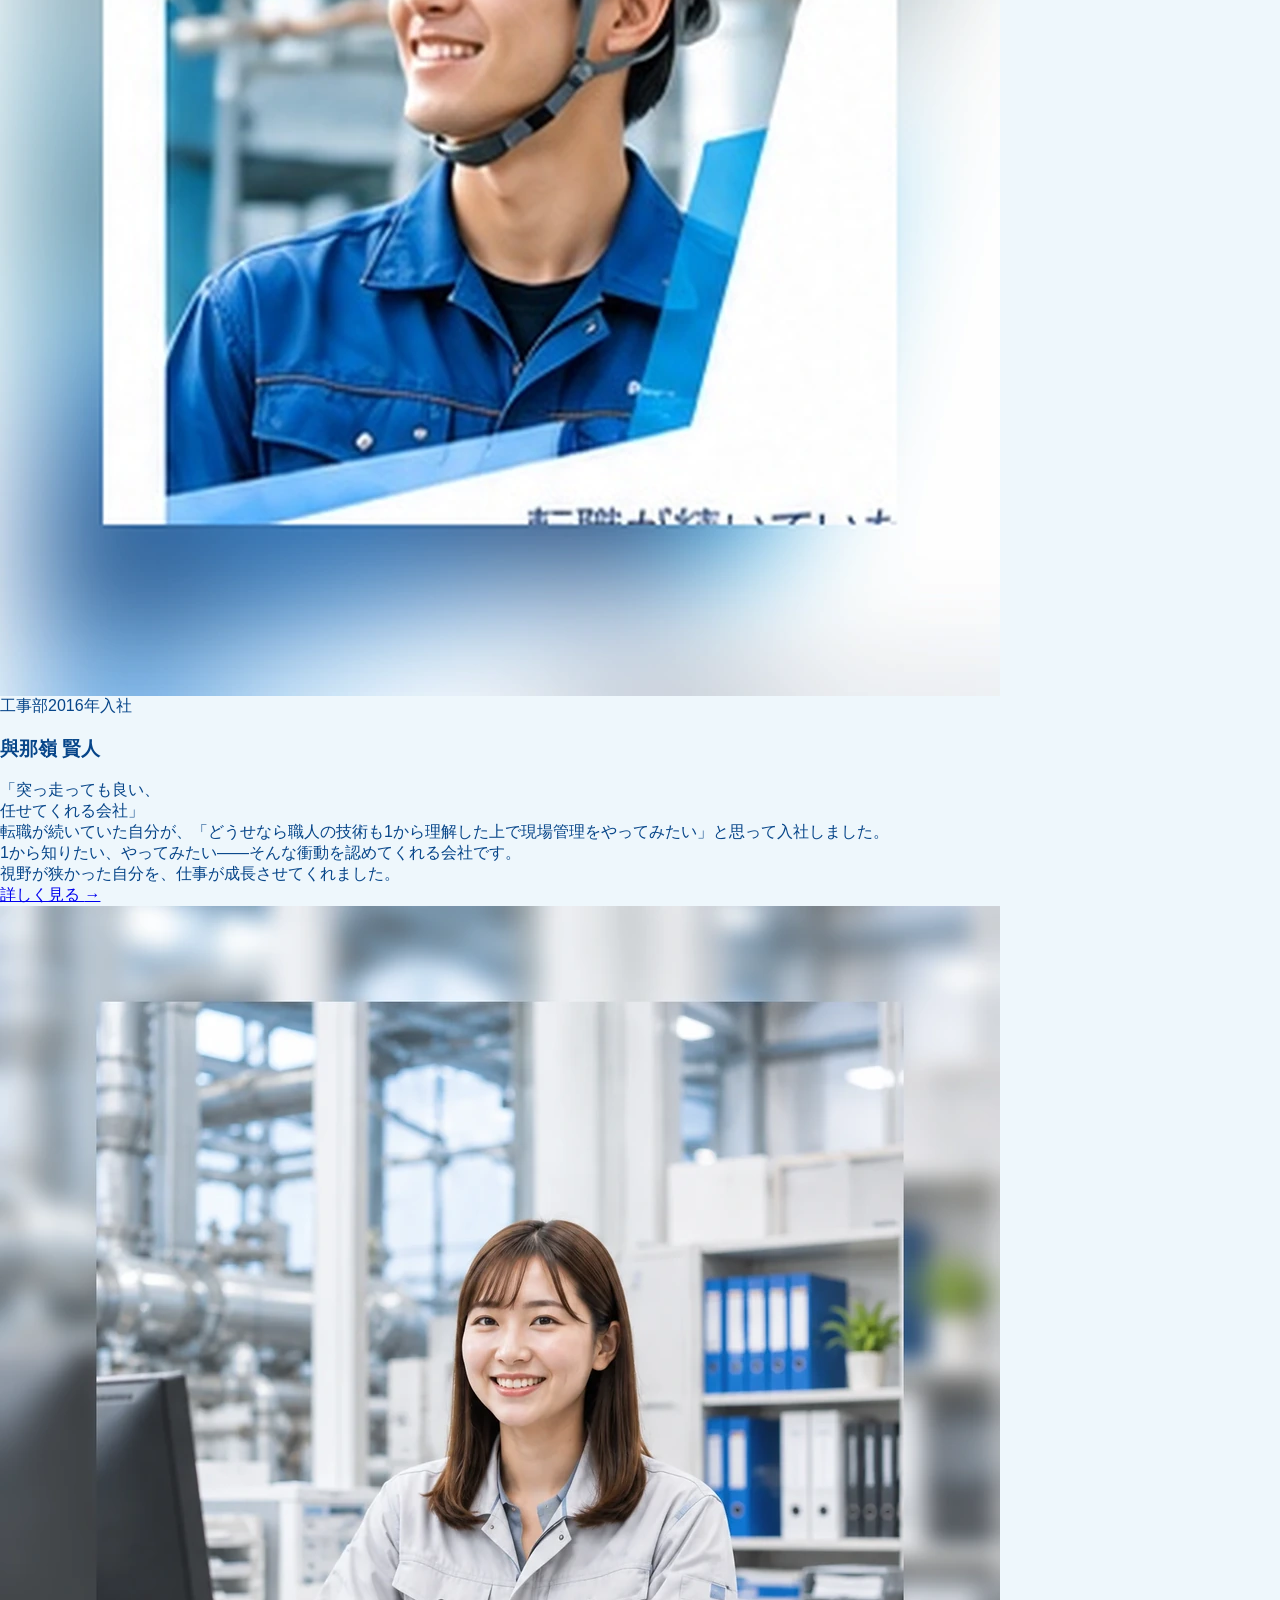
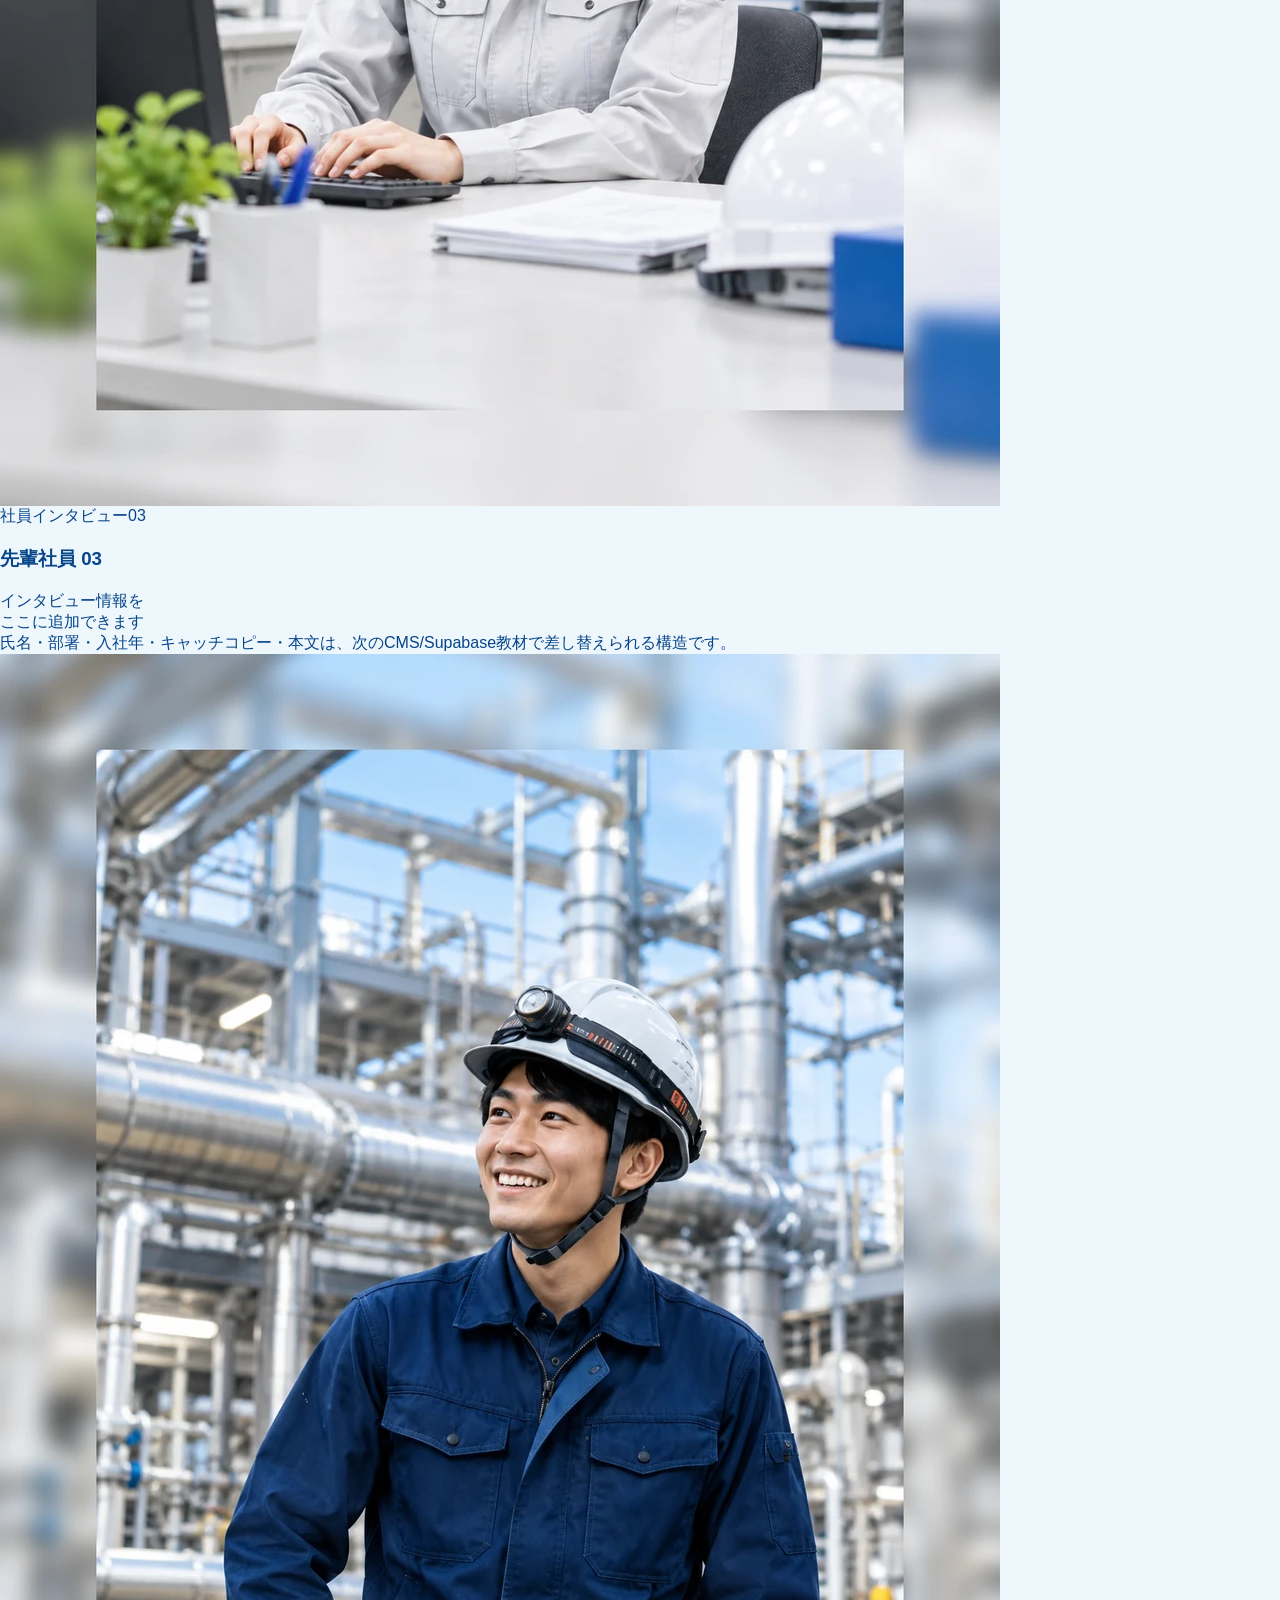
==== commit 02b2f79f: "add assets" ====
--- a/index.html
+++ b/index.html
@@ -3,114 +3,1092 @@
 <head>
   <meta charset="utf-8">
   <meta name="viewport" content="width=device-width, initial-scale=1">
-  <meta name="description" content="設備技研 採用ランディングページ">
-  <title>設備技研｜採用情報</title>
-  <link rel="stylesheet" href="style.css">
+  <meta name="robots" content="noindex, nofollow">
+  <meta name="description" content="沖縄で給排水・空調・消火の設備工事を手がける設備技研。未経験からでも、ちゃんと育つ会社です。">
+  <title>設備技研｜採用LP 教材・SECTION 01-12</title>
+  <link rel="stylesheet" href="./css/style.css">
+  <link rel="stylesheet" href="./css/sections/section-01.css">
+  <link rel="stylesheet" href="./css/sections/section-02.css">
+  <link rel="stylesheet" href="./css/sections/section-03.css">
+  <link rel="stylesheet" href="./css/sections/section-04.css">
+  <link rel="stylesheet" href="./css/sections/section-05.css">
+  <link rel="stylesheet" href="./css/sections/section-06.css">
+  <link rel="stylesheet" href="./css/sections/section-07.css">
+  <link rel="stylesheet" href="./css/sections/section-08.css">
+  <link rel="stylesheet" href="./css/sections/section-09.css">
+  <link rel="stylesheet" href="./css/sections/section-10.css">
+  <link rel="stylesheet" href="./css/sections/section-11.css">
+  <link rel="stylesheet" href="./css/sections/section-12.css">
 </head>
 <body>
-  <main>
-    <!-- SECTION 01 -->
-    <section class="hero section" id="section-01">
-      <div class="hero__bg" aria-hidden="true"></div>
-      <div class="hero__shape hero__shape--a" aria-hidden="true"></div>
-      <div class="hero__shape hero__shape--b" aria-hidden="true"></div>
-
-      <div class="container hero__inner">
-        <div class="hero__copy">
-          <p class="section-label section-label--light">SECTION 01</p>
-          <p class="eyebrow">はじめてでも、プロになれる場所がある。</p>
-          <h1>工具の名前も<br>知らなかった人が、<br>ここでは<br><span>【できる人】</span>になる。</h1>
-          <p class="lead">沖縄で給排水・空調・消火の設備工事を手がける設備技研。</p>
-          <p class="hero__text">経験は問いません。面接は1回。<br>先輩が隣について、少しずつ「できること」を増やしていける、<br>未経験からでも、ちゃんと育つ会社です。</p>
-        </div>
-
-        <div class="hero__people" aria-label="現場で働く社員の写真">
-          <div class="photo photo--worker"><img src="写真群/ChatGPT%20Image%202026年9月7日%2013_35_42%20(1).png" alt="設備工事の現場で働く社員"></div>
-          <div class="photo photo--woman"><img src="写真群/ChatGPT%20Image%202026年9月7日%2013_35_43%20(2).png" alt="事務所で働く社員"></div>
-        </div>
-
-        <div class="benefits" aria-label="採用の特徴">
-          <div class="benefit"><span class="benefit__icon">●</span><div><strong>未経験歓迎</strong><small>経験・資格は不要</small></div></div>
-          <div class="benefit"><span class="benefit__icon">▤</span><div><strong>面接1回</strong><small>スピード選考</small></div></div>
-          <div class="benefit"><span class="benefit__icon">↗</span><div><strong>月給20万円〜</strong><small>頑張りをしっかり評価</small></div></div>
-        </div>
-      </div>
-    </section>
-
-    <!-- SECTION 02 -->
-    <section class="section section02" id="section-02">
-      <div class="section02__bg" aria-hidden="true"></div>
-      <div class="container">
-        <header class="section-heading">
-          <p class="section-label">SECTION 02</p>
-          <h2>ひとつでも当てはまれば、<br>まず話を聞きに来てください。</h2>
-          <span class="heading-line"></span>
-        </header>
-
-        <div class="concerns">
-          <article class="concern"><div class="concern__icon">⌁</div><p>資格も経験もないけど、<br>手に職をつけたい</p></article>
-          <article class="concern"><div class="concern__icon">♙</div><p>今の仕事に、<br>なんとなく<br>物足りなさを感じている</p></article>
-          <article class="concern"><div class="concern__icon">↗</div><p>フリーターから<br>正社員を<br>目指したい</p></article>
-          <article class="concern"><div class="concern__icon">⌖</div><p>地元・沖縄で、<br>長く続けられる<br>仕事を探している</p></article>
-          <article class="concern"><div class="concern__icon">×</div><p>「盗んで覚えろ」と<br>言われる職場が<br>苦手</p></article>
-        </div>
-
-        <div class="team-note">
-          <div class="team-note__icon">♧</div>
-          <p>今活躍している先輩たちも、<br>みんな同じところからのスタートでした。</p>
-          <img src="assets/section2_team.jpg" alt="設備技研で働く先輩社員">
-        </div>
-      </div>
-    </section>
-
-    <!-- SECTION 03 -->
-    <section class="section section03" id="section-03">
-      <div class="section03__bg" aria-hidden="true"></div>
-      <div class="container">
-        <header class="section-heading section-heading--03">
-          <p class="section-label">SECTION 03 <span>| 設備技研が選ばれる理由</span></p>
-          <div class="section03__visuals" aria-hidden="true">
-            <div class="photo photo--s3-worker"><img src="assets/section3_worker.jpg" alt=""></div>
-            <div class="photo photo--s3-woman"><img src="assets/section3_woman.jpg" alt=""></div>
-          </div>
-          <h2>設備技研はここが凄い！</h2>
-          <p class="section03__sub">働きやすさの改善に<br>本気で取り組んでいます</p>
-          <span class="heading-line"></span>
-        </header>
-
-        <div class="reasons">
-          <article class="reason">
-            <div class="reason__number"><span>REASON</span><b>01</b><div class="reason__icon">◯<br>◯◯</div></div>
-            <div class="reason__body"><h3>面接1回・経験不問</h3><p>今のスキルや経験は問いません。<br>工具の名前がひとつもわからない状態から入社した先輩もいます。<br>先輩がマンツーマンでつくので、段階を踏んで成長できます。<br>先輩がしっかりサポートするので、<br>未経験からでも安心してスタートできます。</p></div>
-            <img src="assets/reason01.jpg" alt="先輩社員が現場で教えている様子">
-          </article>
-
-          <article class="reason">
-            <div class="reason__number"><span>REASON</span><b>02</b><div class="reason__icon">□♡</div></div>
-            <div class="reason__body"><h3>4連休が取れる</h3><p>週休2日＋有休で4連休も可能<br>週休2日制を導入。休日と有給を組み合わせれば4連休も可能です。<br>プライベートが充実していないと、仕事にも全力投球できない——<br>そう考えています。<br>休日と有休を組み合わせれば4連休も取得可能。<br>プライベートを大事にできてこそ、仕事にも力が入ります。</p></div>
-            <img src="assets/reason02.jpg" alt="休憩中に談笑する社員">
-          </article>
-
-          <article class="reason">
-            <div class="reason__number"><span>REASON</span><b>03</b><div class="reason__icon">↗▥</div></div>
-            <div class="reason__body"><h3>月給20万円〜、頑張った分だけ評価</h3><p>月収20万円〜、能力に応じて昇給<br>脱フリーターを目指す方も、キャリアチェンジしたい方も、<br>前向きな意欲があれば月給20万円〜でお迎えします。<br>実力に応じてしっかり評価する仕組みがあります。<br>フリーターから正社員へ、キャリアチェンジも歓迎。<br>前向きな意欲があれば、しっかり応えます。</p></div>
-            <img src="assets/reason03.jpg" alt="現場で働く若手社員">
-          </article>
-
-          <article class="reason">
-            <div class="reason__number"><span>REASON</span><b>04</b><div class="reason__icon">◯◯</div></div>
-            <div class="reason__body"><h3>「盗んで覚えろ」文化はありません</h3><p>先輩社員がツーマンセルでフォローする体制のもと、<br>知識・技術を順序立てて教えます。<br>わからないことを聞きやすい空気づくりを、<br>会社として大切にしています。</p></div>
-            <img src="assets/reason04.jpg" alt="社員同士で図面を確認している様子">
-          </article>
-
-          <article class="reason">
-            <div class="reason__number"><span>REASON</span><b>05</b><div class="reason__icon">▣</div></div>
-            <div class="reason__body"><h3>資格取得も会社がサポート</h3><p>1級管工事施工管理技士、建築設備士など、<br>現場で役立つ資格取得を支援。<br>手に職をつけながら長く働けます。</p></div>
-            <img src="assets/reason05.jpg" alt="資格取得に向けて勉強する社員">
-          </article>
-        </div>
-      </div>
-    </section>
-  </main>
+<main class="lp">
+  <!-- SECTION 01 START
+       Supabase / CMS化する前の静的HTML教材です。
+       data-content-key は将来の移行に使う目印。現時点では動作しません。
+       写真と文字、アイコンとカードの白い枠は、それぞれ別々の要素です。 -->
+  <section class="recruit-intro" id="section-01" aria-labelledby="section-01-title">
+    <div class="intro__visual" aria-hidden="true">
+      <!-- 写真変更：srcを変更するか、同じ名前の画像ファイルを差し替えます。 -->
+      <figure class="intro__photo intro__photo--technician">
+        <img src="./assets/section-01/photos/technician-extended.webp"
+             width="782" height="450" alt="" fetchpriority="high">
+      </figure>
+      <figure class="intro__photo intro__photo--office">
+        <img src="./assets/section-01/photos/office-staff-extended.webp"
+             width="736" height="450" alt="">
+      </figure>
+      <div class="intro__blue-shape"></div>
+      <div class="intro__accent-band"></div>
+    </div>
+    <div class="intro__content">
+      <p class="intro__label" data-content-key="section01.label">SECTION 01</p>
+      <p class="intro__lead" data-content-key="section01.lead">はじめてでも、プロになれる場所がある。</p>
+      <!-- 編集：大見出し。spanはデザイン上の改行単位です。 -->
+      <h1 class="intro__title" id="section-01-title">
+        <span data-content-key="section01.title.line01">工具の名前も</span>
+        <span data-content-key="section01.title.line02">知らなかった人が、</span>
+        <span data-content-key="section01.title.line03">ここでは</span>
+        <span data-content-key="section01.title.line04">【できる人】になる。</span>
+      </h1>
+      <!-- 編集：本文。画像に焼き込まず、ここに直接記載しています。 -->
+      <div class="intro__body">
+        <p data-content-key="section01.body.line01">沖縄で給排水・空調・消火の設備工事を手がける設備技研。</p>
+        <p data-content-key="section01.body.line02">経験は問いません。面接は1回。</p>
+        <p data-content-key="section01.body.line03">先輩が隣について、少しずつ「できること」を増やしていける、</p>
+        <p data-content-key="section01.body.line04">未経験からでも、ちゃんと育つ会社です。</p>
+      </div>
+      <!-- 編集：採用条件の3カード。クリック用ボタンではありません。 -->
+      <ul class="intro__benefits" aria-label="採用のポイント">
+        <li class="benefit" id="benefit-beginner">
+          <img class="benefit__icon" src="./assets/icons/beginner.png" width="512" height="512" alt="">
+          <div class="benefit__copy">
+            <h2 data-content-key="section01.benefit.beginner.title">未経験歓迎</h2>
+            <p data-content-key="section01.benefit.beginner.body">経験・資格は不要</p>
+          </div>
+        </li>
+        <li class="benefit" id="benefit-interview">
+          <img class="benefit__icon" src="./assets/icons/interview.png" width="512" height="512" alt="">
+          <div class="benefit__copy">
+            <h2 data-content-key="section01.benefit.interview.title">面接1回</h2>
+            <p data-content-key="section01.benefit.interview.body">スピード選考</p>
+          </div>
+        </li>
+        <li class="benefit" id="benefit-salary">
+          <img class="benefit__icon" src="./assets/icons/salary-growth.png" width="512" height="512" alt="">
+          <div class="benefit__copy">
+            <h2 data-content-key="section01.benefit.salary.title">月給20万円〜</h2>
+            <p data-content-key="section01.benefit.salary.body">頑張りをしっかり評価</p>
+          </div>
+        </li>
+      </ul>
+    </div>
+  </section>
+  <!-- SECTION 01 END -->
+
+  <!-- SECTION 02 START
+       SECTION 01と同じ静的HTML教材。文字はHTML、写真・アイコン・背景は個別ファイルです。 -->
+  <section class="fit-section" id="section-02" aria-labelledby="section-02-title">
+    <div class="fit-section__bg" aria-hidden="true"></div>
+    <div class="fit-section__dots" aria-hidden="true"></div>
+    <div class="fit-section__inner">
+      <p class="fit-section__label" data-content-key="section02.label">SECTION 02</p>
+      <h2 class="fit-section__title" id="section-02-title">
+        <span data-content-key="section02.title.line01">ひとつでも当てはまれば、</span>
+        <span data-content-key="section02.title.line02">まず話を聞きに来てください。</span>
+      </h2>
+      <div class="fit-section__underline" aria-hidden="true"></div>
+
+      <ul class="fit-cards" aria-label="こんな方におすすめ">
+        <li class="fit-card">
+          <img class="fit-card__icon" src="./assets/section-02/icons/no-experience.png" width="512" height="512" alt="">
+          <p data-content-key="section02.card01">資格も経験もないけど、<br>手に職をつけたい</p>
+        </li>
+        <li class="fit-card">
+          <img class="fit-card__icon" src="./assets/section-02/icons/want-more.png" width="512" height="512" alt="">
+          <p data-content-key="section02.card02">今の仕事に、<br>なんとなく<br>物足りなさを<br>感じている</p>
+        </li>
+        <li class="fit-card">
+          <img class="fit-card__icon" src="./assets/section-02/icons/full-time.png" width="512" height="512" alt="">
+          <p data-content-key="section02.card03">フリーターから<br>正社員を<br>目指したい</p>
+        </li>
+        <li class="fit-card">
+          <img class="fit-card__icon" src="./assets/section-02/icons/okinawa.png" width="512" height="512" alt="">
+          <p data-content-key="section02.card04">地元・沖縄で、<br>長く続けられる<br>仕事を探している</p>
+        </li>
+        <li class="fit-card">
+          <img class="fit-card__icon" src="./assets/section-02/icons/no-steal-to-learn.png" width="512" height="512" alt="">
+          <p data-content-key="section02.card05">「盗んで覚えろ」と<br>言われる職場が<br>苦手</p>
+        </li>
+      </ul>
+
+      <div class="fit-reassurance">
+        <div class="fit-reassurance__message">
+          <img class="fit-reassurance__icon" src="./assets/section-02/icons/team.png" width="512" height="512" alt="">
+          <p>
+            <span data-content-key="section02.reassurance.line01">今活躍している先輩たちも、</span>
+            <strong data-content-key="section02.reassurance.line02">みんな同じところからのスタートでした。</strong>
+          </p>
+        </div>
+        <figure class="fit-reassurance__photo">
+          <img src="./assets/section-02/photos/active-seniors-extended.webp" width="1774" height="887" alt="設備工事の現場で働く先輩社員たち">
+        </figure>
+      </div>
+    </div>
+  </section>
+  <!-- SECTION 02 END -->
+  <!-- SECTION 03 START
+       SECTION 01・02に増築した静的HTML教材。
+       文字はHTML、写真・アイコンは個別ファイルです。 -->
+  <section class="reasons-section" id="section-03" aria-labelledby="section-03-title">
+    <div class="reasons-section__hero">
+      <div class="reasons-section__hero-copy">
+        <p class="reasons-section__label" data-content-key="section03.label">SECTION 03｜設備技研が選ばれる理由</p>
+        <h2 class="reasons-section__title" id="section-03-title">
+          <span class="reasons-section__title-accent" data-content-key="section03.title.line01">設備技研はここが凄い！</span>
+          <span data-content-key="section03.title.line02">働きやすさの改善に</span>
+          <span data-content-key="section03.title.line03">本気で取り組んでいます</span>
+        </h2>
+        <div class="reasons-section__underline" aria-hidden="true"></div>
+      </div>
+      <div class="reasons-section__hero-visual" aria-hidden="true">
+        <figure class="reasons-section__hero-photo reasons-section__hero-photo--male">
+          <img src="./assets/section-03/photos/hero-male.webp" width="1200" height="1500" alt="">
+        </figure>
+        <figure class="reasons-section__hero-photo reasons-section__hero-photo--female">
+          <img src="./assets/section-03/photos/hero-female.webp" width="1200" height="1500" alt="">
+        </figure>
+        <div class="reasons-section__hero-ribbon" aria-hidden="true"></div>
+      </div>
+    </div>
+
+    <div class="reasons-section__list">
+      <article class="reason-card" id="reason-01">
+        <div class="reason-card__index">
+          <p class="reason-card__eyebrow">REASON</p>
+          <p class="reason-card__number">01</p>
+          <img class="reason-card__icon" src="./assets/section-03/icons/reason-01.png" width="512" height="512" alt="">
+        </div>
+        <div class="reason-card__content">
+          <h3 data-content-key="section03.reason01.title">面接1回・経験不問</h3>
+          <div class="reason-card__body">
+            <p data-content-key="section03.reason01.body01">今のスキルや経験は問いません。</p>
+            <p data-content-key="section03.reason01.body02">工具の名前がひとつもわからない状態から入社した先輩もいます。</p>
+            <p data-content-key="section03.reason01.body03">先輩がマンツーマンでつくので、段階を踏んで成長できます。</p>
+            <p data-content-key="section03.reason01.body04">先輩がしっかりサポートするので、</p>
+            <p data-content-key="section03.reason01.body05">未経験からでも安心してスタートできます。</p>
+          </div>
+        </div>
+        <figure class="reason-card__photo">
+          <img src="./assets/section-03/photos/reason-01.webp" width="1600" height="1200" alt="現場で先輩から仕事を教わる社員">
+        </figure>
+      </article>
+
+      <article class="reason-card" id="reason-02">
+        <div class="reason-card__index">
+          <p class="reason-card__eyebrow">REASON</p>
+          <p class="reason-card__number">02</p>
+          <img class="reason-card__icon" src="./assets/section-03/icons/reason-02.png" width="512" height="512" alt="">
+        </div>
+        <div class="reason-card__content">
+          <h3 data-content-key="section03.reason02.title">4連休が取れる</h3>
+          <div class="reason-card__body">
+            <p data-content-key="section03.reason02.body01">週休2日＋有休で4連休も可能</p>
+            <p data-content-key="section03.reason02.body02">週休2日制を導入。休日と有給を組み合わせれば4連休も可能です。</p>
+            <p data-content-key="section03.reason02.body03">プライベートが充実していないと、仕事にも全力投球できない——</p>
+            <p data-content-key="section03.reason02.body04">そう考えています。</p>
+            <p data-content-key="section03.reason02.body05">休日と有休を組み合わせれば4連休も取得可能。</p>
+            <p data-content-key="section03.reason02.body06">プライベートを大事にできてこそ、仕事にも力が入ります。</p>
+          </div>
+        </div>
+        <figure class="reason-card__photo">
+          <img src="./assets/section-03/photos/reason-02.webp" width="1600" height="1200" alt="休憩時間に笑顔で話す社員たち">
+        </figure>
+      </article>
+
+      <article class="reason-card" id="reason-03">
+        <div class="reason-card__index">
+          <p class="reason-card__eyebrow">REASON</p>
+          <p class="reason-card__number">03</p>
+          <img class="reason-card__icon" src="./assets/section-03/icons/reason-03.png" width="512" height="512" alt="">
+        </div>
+        <div class="reason-card__content">
+          <h3 data-content-key="section03.reason03.title">月給20万円〜、頑張った分だけ評価</h3>
+          <div class="reason-card__body">
+            <p data-content-key="section03.reason03.body01">月収20万円〜、能力に応じて昇給</p>
+            <p data-content-key="section03.reason03.body02">脱フリーターを目指す方も、キャリアチェンジしたい方も、</p>
+            <p data-content-key="section03.reason03.body03">前向きな意欲があれば月給20万円〜でお迎えします。</p>
+            <p data-content-key="section03.reason03.body04">実力に応じてしっかり評価する仕組みがあります。</p>
+            <p data-content-key="section03.reason03.body05">フリーターから正社員へ、キャリアチェンジも歓迎。</p>
+            <p data-content-key="section03.reason03.body06">前向きな意欲があれば、しっかり応えます。</p>
+          </div>
+        </div>
+        <figure class="reason-card__photo">
+          <img src="./assets/section-03/photos/reason-03.webp" width="1600" height="1200" alt="設備工事の現場で働く社員">
+        </figure>
+      </article>
+
+      <article class="reason-card" id="reason-04">
+        <div class="reason-card__index">
+          <p class="reason-card__eyebrow">REASON</p>
+          <p class="reason-card__number">04</p>
+          <img class="reason-card__icon" src="./assets/section-03/icons/reason-04.png" width="512" height="512" alt="">
+        </div>
+        <div class="reason-card__content">
+          <h3 data-content-key="section03.reason04.title">「盗んで覚えろ」文化はありません</h3>
+          <div class="reason-card__body">
+            <p data-content-key="section03.reason04.body01">先輩社員がツーマンセルでフォローする体制のもと、</p>
+            <p data-content-key="section03.reason04.body02">知識・技術を順序立てて教えます。</p>
+            <p data-content-key="section03.reason04.body03">わからないことを聞きやすい空気づくりを、</p>
+            <p data-content-key="section03.reason04.body04">会社として大切にしています。</p>
+          </div>
+        </div>
+        <figure class="reason-card__photo">
+          <img src="./assets/section-03/photos/reason-04.webp" width="1600" height="1200" alt="図面を見ながら確認する社員たち">
+        </figure>
+      </article>
+
+      <article class="reason-card" id="reason-05">
+        <div class="reason-card__index">
+          <p class="reason-card__eyebrow">REASON</p>
+          <p class="reason-card__number">05</p>
+          <img class="reason-card__icon" src="./assets/section-03/icons/reason-05.png" width="512" height="512" alt="">
+        </div>
+        <div class="reason-card__content">
+          <h3 data-content-key="section03.reason05.title">資格取得も会社がサポート</h3>
+          <div class="reason-card__body">
+            <p data-content-key="section03.reason05.body01">1級管工事施工管理技士、建築設備士など、</p>
+            <p data-content-key="section03.reason05.body02">現場で役立つ資格取得を支援。</p>
+            <p data-content-key="section03.reason05.body03">手に職をつけながら長く働けます。</p>
+          </div>
+        </div>
+        <figure class="reason-card__photo">
+          <img src="./assets/section-03/photos/reason-05.webp" width="1600" height="1200" alt="資格取得に向けて勉強する社員">
+        </figure>
+      </article>
+    </div>
+  </section>
+  <!-- SECTION 03 END -->
+
+  <!-- SECTION 04 START -->
+  <section class="job-section" id="section-04" aria-labelledby="section-04-title">
+    <div class="job-section__inner">
+      <p class="job-section__label" data-content-key="section04.label">SECTION 04｜仕事紹介</p>
+      <h2 class="job-section__title" id="section-04-title" data-content-key="section04.title">どんな仕事をするの？</h2>
+      <div class="job-section__underline" aria-hidden="true"></div>
+
+      <div class="job-grid">
+        <article class="job-card">
+          <div class="job-card__copy">
+            <div class="job-card__head">
+              <img class="job-card__icon" src="./assets/section-04/icons/construction-mgmt.png" width="512" height="512" alt="">
+              <h3 data-content-key="section04.job01.title">工事部｜施工管理</h3>
+            </div>
+            <div class="job-card__body">
+              <p data-content-key="section04.job01.body01">公共工事から民間のマンション・ビルまで、</p>
+              <p data-content-key="section04.job01.body02">幅広い現場の管理を担う仕事です。</p>
+              <p data-content-key="section04.job01.body03">施工図面の作成やスケジュール調整、</p>
+              <p data-content-key="section04.job01.body04">安全管理などを行い、</p>
+              <p data-content-key="section04.job01.body05">現場を「正確に・安全に」動かす</p>
+              <p data-content-key="section04.job01.body06">司令塔のような役割です。</p>
+              <p data-content-key="section04.job01.body07">BIMツール（3D CAD）なども積極的に取り入れ、</p>
+              <p data-content-key="section04.job01.body08">業務の効率化と品質向上を進めています。</p>
+            </div>
+          </div>
+          <figure class="job-card__photo">
+            <img src="./assets/section-04/photos/work-manager.webp" width="1100" height="1300" alt="施工管理としてパソコンで図面を確認する社員">
+          </figure>
+        </article>
+
+        <article class="job-card">
+          <div class="job-card__copy">
+            <div class="job-card__head">
+              <img class="job-card__icon" src="./assets/section-04/icons/maintenance.png" width="512" height="512" alt="">
+              <h3 data-content-key="section04.job02.title">工事部｜工務（メンテナンス・改修）</h3>
+            </div>
+            <div class="job-card__body">
+              <p data-content-key="section04.job02.body01">ホテルやマンションのリニューアル工事、</p>
+              <p data-content-key="section04.job02.body02">給排水設備の不具合対応などを担当。</p>
+              <p data-content-key="section04.job02.body03">老朽化した配管のトラブル解決には</p>
+              <p data-content-key="section04.job02.body04">経験と技術力が求められますが、</p>
+              <p data-content-key="section04.job02.body05">ベテラン社員が多く、社内での</p>
+              <p data-content-key="section04.job02.body06">技術共有も活発に行われています。</p>
+            </div>
+          </div>
+          <figure class="job-card__photo">
+            <img src="./assets/section-04/photos/maintenance.webp" width="1100" height="1300" alt="配管設備の点検作業を行う社員">
+          </figure>
+        </article>
+
+        <article class="job-card">
+          <div class="job-card__copy">
+            <div class="job-card__head">
+              <img class="job-card__icon" src="./assets/section-04/icons/estimation.png" width="512" height="512" alt="">
+              <h3 data-content-key="section04.job03.title">工事部｜積算</h3>
+            </div>
+            <div class="job-card__body">
+              <p data-content-key="section04.job03.body01">新築・リニューアル工事の着工前に、</p>
+              <p data-content-key="section04.job03.body02">必要な材料や工事にかかる費用を</p>
+              <p data-content-key="section04.job03.body03">算出する仕事です。</p>
+              <p data-content-key="section04.job03.body04">図面をもとに数量を拾い出し、</p>
+              <p data-content-key="section04.job03.body05">コストを見積もることで、</p>
+              <p data-content-key="section04.job03.body06">工事全体がスムーズに進むよう支えます。</p>
+            </div>
+          </div>
+          <figure class="job-card__photo">
+            <img src="./assets/section-04/photos/estimation.webp" width="1100" height="1300" alt="積算業務でパソコン作業をする社員">
+          </figure>
+        </article>
+
+        <article class="job-card">
+          <div class="job-card__copy">
+            <div class="job-card__head">
+              <img class="job-card__icon" src="./assets/section-04/icons/application.png" width="512" height="512" alt="">
+              <h3 data-content-key="section04.job04.title">工事部｜申請業務</h3>
+            </div>
+            <div class="job-card__body">
+              <p data-content-key="section04.job04.body01">給排水にまつわる各種申請書類の</p>
+              <p data-content-key="section04.job04.body02">作成・提出・官公庁とのやりとりを担当。</p>
+              <p data-content-key="section04.job04.body03">現場が予定通り完成できるよう、</p>
+              <p data-content-key="section04.job04.body04">工事全体を裏側から支える</p>
+              <p data-content-key="section04.job04.body05">大切な役割です。</p>
+            </div>
+          </div>
+          <figure class="job-card__photo">
+            <img src="./assets/section-04/photos/application.webp" width="1100" height="1300" alt="申請業務の電話対応をする社員">
+          </figure>
+        </article>
+
+        <article class="job-card job-card--wide">
+          <div class="job-card__copy">
+            <div class="job-card__head">
+              <img class="job-card__icon" src="./assets/section-04/icons/estimation-center.png" width="512" height="512" alt="">
+              <h3 data-content-key="section04.job05.title">因幡電機産業（株） 沖縄積算センター</h3>
+            </div>
+            <div class="job-card__body">
+              <p data-content-key="section04.job05.body01">電気設備機器や空調機器などを扱う因幡電機産業株式会社からの積算業務を、</p>
+              <p data-content-key="section04.job05.body02">県内外のサブコン企業に代わって請け負う専門部署です。</p>
+              <p data-content-key="section04.job05.body03">2009年に開設し、業務の効率化と仲間の有効活用を実現しています。</p>
+            </div>
+          </div>
+          <figure class="job-card__photo">
+            <img src="./assets/section-04/photos/estimation-center.webp" width="1500" height="900" alt="積算センターで働く社員たち">
+          </figure>
+        </article>
+      </div>
+    </div>
+  </section>
+  <!-- SECTION 04 END -->
+
+  <!-- SECTION 05 START -->
+  <section class="day-flow" id="section-05" aria-labelledby="section-05-title">
+    <div class="day-flow__inner">
+      <p class="day-flow__label" data-content-key="section05.label">SECTION 05｜1日の流れ</p>
+      <h2 class="day-flow__title" id="section-05-title" data-content-key="section05.title">入社したら、どんな1日を過ごすの？</h2>
+      <div class="day-flow__columns">
+        <section class="flow-panel" aria-labelledby="flow-manager-title">
+          <h3 class="flow-panel__heading" id="flow-manager-title" data-content-key="section05.manager.heading">【施工管理・現場監督の場合】</h3>
+          <ol class="timeline">
+            <li class="timeline__item">
+              <div class="timeline__time"><span>08:00</span></div>
+              <div class="timeline__content">
+                <h4 data-content-key="section05.manager.0800.title">現場朝礼・KY活動</h4>
+                <p data-content-key="section05.manager.0800.body01">ラジオ体操 → 一日の作業動線・安全チェック。</p>
+                <p data-content-key="section05.manager.0800.body02">「今日も無事に終わろう」がスタートの合言葉。</p>
+              </div>
+              <figure class="timeline__photo"><img src="./assets/section-05/photos/manager-0800.webp" width="900" height="600" alt="朝礼を行う施工管理チーム"></figure>
+            </li>
+            <li class="timeline__item">
+              <div class="timeline__time"><span>08:30</span></div>
+              <div class="timeline__content">
+                <h4 data-content-key="section05.manager.0830.title">現場施工管理</h4>
+                <p data-content-key="section05.manager.0830.body01">施工図の作成・修正、現場の進捗チェック、</p>
+                <p data-content-key="section05.manager.0830.body02">配置や資材管理、写真撮影、</p>
+                <p data-content-key="section05.manager.0830.body03">職人さんとのコミュニケーションが仕事の中心。</p>
+              </div>
+              <figure class="timeline__photo"><img src="./assets/section-05/photos/manager-0830.webp" width="900" height="600" alt="パソコンで図面を確認する施工管理"></figure>
+            </li>
+            <li class="timeline__item">
+              <div class="timeline__time"><span>12:00</span></div>
+              <div class="timeline__content">
+                <h4 data-content-key="section05.manager.1200.title">ランチタイム</h4>
+                <p data-content-key="section05.manager.1200.body01">仲間と食べると、これが意外と楽しい時間。</p>
+              </div>
+              <figure class="timeline__photo"><img src="./assets/section-05/photos/manager-1200.webp" width="900" height="600" alt="昼休みに談笑する社員たち"></figure>
+            </li>
+            <li class="timeline__item">
+              <div class="timeline__time"><span>13:00</span></div>
+              <div class="timeline__content">
+                <h4 data-content-key="section05.manager.1300.title">職長会議</h4>
+                <p data-content-key="section05.manager.1300.body01">午前の進捗報告 ＋ 翌日の段取り確認。</p>
+              </div>
+              <figure class="timeline__photo"><img src="./assets/section-05/photos/manager-1300.webp" width="900" height="600" alt="会議を行う社員たち"></figure>
+            </li>
+            <li class="timeline__item">
+              <div class="timeline__time"><span>13:30</span></div>
+              <div class="timeline__content">
+                <h4 data-content-key="section05.manager.1330.title">現場施工管理（午後の部）</h4>
+              </div>
+              <figure class="timeline__photo"><img src="./assets/section-05/photos/manager-1330.webp" width="900" height="600" alt="午後の現場で施工管理を行う社員"></figure>
+            </li>
+            <li class="timeline__item">
+              <div class="timeline__time"><span>17:00</span></div>
+              <div class="timeline__content">
+                <h4 data-content-key="section05.manager.1700.title">業務終了・帰宅</h4>
+                <p data-content-key="section05.manager.1700.body01">上司に一日の報告をして、終了！</p>
+              </div>
+              <figure class="timeline__photo"><img src="./assets/section-05/photos/manager-1700.webp" width="900" height="600" alt="一日の業務を終えた社員"></figure>
+            </li>
+          </ol>
+        </section>
+
+        <section class="flow-panel" aria-labelledby="flow-craftsman-title">
+          <h3 class="flow-panel__heading" id="flow-craftsman-title" data-content-key="section05.craftsman.heading">【配管工・職人の場合】</h3>
+          <ol class="timeline">
+            <li class="timeline__item">
+              <div class="timeline__time"><span>08:00</span></div>
+              <div class="timeline__content">
+                <h4 data-content-key="section05.craftsman.0800.title">現場朝礼・KY活動</h4>
+              </div>
+              <figure class="timeline__photo"><img src="./assets/section-05/photos/craftsman-0800.webp" width="900" height="600" alt="朝礼を行う配管工チーム"></figure>
+            </li>
+            <li class="timeline__item">
+              <div class="timeline__time"><span>08:30</span></div>
+              <div class="timeline__content">
+                <h4 data-content-key="section05.craftsman.0830.title">配管施工スタート</h4>
+                <p data-content-key="section05.craftsman.0830.body01">墨だし → 配管作業 → 水圧試験 → 勾配確認。</p>
+              </div>
+              <figure class="timeline__photo"><img src="./assets/section-05/photos/craftsman-0830.webp" width="900" height="600" alt="配管施工を進める社員たち"></figure>
+            </li>
+            <li class="timeline__item">
+              <div class="timeline__time"><span>10:00</span></div>
+              <div class="timeline__content">
+                <h4 data-content-key="section05.craftsman.1000.title">小休憩（15分）</h4>
+                <p data-content-key="section05.craftsman.1000.body01">熱中症対策でしっかり水分補給。大事。</p>
+              </div>
+              <figure class="timeline__photo"><img src="./assets/section-05/photos/craftsman-1000.webp" width="900" height="600" alt="小休憩を取る社員"></figure>
+            </li>
+            <li class="timeline__item">
+              <div class="timeline__time"><span>12:00</span></div>
+              <div class="timeline__content">
+                <h4 data-content-key="section05.craftsman.1200.title">ランチタイム</h4>
+              </div>
+              <figure class="timeline__photo"><img src="./assets/section-05/photos/craftsman-1200.webp" width="900" height="600" alt="ランチ中の社員たち"></figure>
+            </li>
+            <li class="timeline__item">
+              <div class="timeline__time"><span>13:00</span></div>
+              <div class="timeline__content">
+                <h4 data-content-key="section05.craftsman.1300.title">職長会議</h4>
+              </div>
+              <figure class="timeline__photo"><img src="./assets/section-05/photos/craftsman-1300.webp" width="900" height="600" alt="職長会議を行う社員たち"></figure>
+            </li>
+            <li class="timeline__item">
+              <div class="timeline__time"><span>13:30</span></div>
+              <div class="timeline__content">
+                <h4 data-content-key="section05.craftsman.1330.title">配管施工（午後の部）</h4>
+              </div>
+              <figure class="timeline__photo"><img src="./assets/section-05/photos/craftsman-1330.webp" width="900" height="600" alt="午後の配管施工を行う社員"></figure>
+            </li>
+            <li class="timeline__item">
+              <div class="timeline__time"><span>15:00</span></div>
+              <div class="timeline__content">
+                <h4 data-content-key="section05.craftsman.1500.title">小休憩（15分）</h4>
+              </div>
+              <figure class="timeline__photo"><img src="./assets/section-05/photos/craftsman-1500.webp" width="900" height="600" alt="午後に小休憩を取る社員"></figure>
+            </li>
+            <li class="timeline__item">
+              <div class="timeline__time"><span>17:30</span></div>
+              <div class="timeline__content">
+                <h4 data-content-key="section05.craftsman.1730.title">作業終了・退社</h4>
+                <p data-content-key="section05.craftsman.1730.body01">清掃・整理整頓 → 上司に報告 → 帰宅！</p>
+              </div>
+              <figure class="timeline__photo"><img src="./assets/section-05/photos/craftsman-1730.webp" width="900" height="600" alt="作業終了後に帰宅する社員たち"></figure>
+            </li>
+          </ol>
+        </section>
+      </div>
+    </div>
+  </section>
+  <!-- SECTION 05 END -->
+
+  <!-- SECTION 06 START -->
+  <section class="voices-section" id="section-06" aria-labelledby="section-06-title">
+    <div class="voices-section__hero">
+      <div class="voices-section__hero-copy">
+        <p class="voices-section__label" data-content-key="section06.label">SECTION 06</p>
+        <h2 class="voices-section__title" id="section-06-title">
+          <span data-content-key="section06.title.line01">先輩たちの</span>
+          <span data-content-key="section06.title.line02">リアルな声</span>
+        </h2>
+        <div class="voices-section__underline" aria-hidden="true"></div>
+      </div>
+      <p class="voices-section__note" data-content-key="section06.note">実際に働く先輩たちの<br>リアルな声を聞いてみました！</p>
+      <div class="voices-section__hero-people" aria-hidden="true">
+        <figure class="voices-section__hero-person voices-section__hero-person--male">
+          <img src="./assets/section-06/photos/hero-male.webp" width="1000" height="1200" alt="">
+        </figure>
+        <figure class="voices-section__hero-person voices-section__hero-person--female">
+          <img src="./assets/section-06/photos/hero-female.webp" width="1000" height="1200" alt="">
+        </figure>
+      </div>
+    </div>
+
+    <div class="voices-section__body">
+      <button class="voices-nav voices-nav--prev" type="button" aria-label="前の先輩の声を見る" data-voices-prev><img src="./assets/section-06/icons/arrow-left.png" width="24" height="24" alt=""></button>
+
+      <div class="voices-carousel" data-voices-carousel>
+        <div class="voices-carousel__track" data-voices-track>
+          <article class="voice-card" data-voice-slide data-voice-index="0">
+            <figure class="voice-card__photo">
+              <img src="./assets/section-06/photos/kuba-kazuki.webp" width="1000" height="1200" alt="久場一輝さん">
+            </figure>
+            <div class="voice-card__content">
+              <div class="voice-card__meta"><span>工事部</span><span>2015年入社</span></div>
+              <h3 class="voice-card__name" data-content-key="section06.voice01.name">久場 一輝</h3>
+              <p class="voice-card__catch" data-content-key="section06.voice01.catch">「辞めようって考える<br>ことさえない」</p>
+              <div class="voice-card__text">
+                <p data-content-key="section06.voice01.body01">ネットで「沖縄 設備」と検索したらたまたまヒットして、気づいたら7年続いていました。</p>
+                <p data-content-key="section06.voice01.body02">とにかく仕事を任せてもらえるし、権限が広い。実力に応じてちゃんと評価してくれる会社なので、自分で目標を立てて動く意義を感じます。</p>
+                <p data-content-key="section06.voice01.body03">この会社で求められるのは、「小さな責任感」だけ。期日を守る、トラブルがあったらすぐ連絡する——それだけで、どんどんチャンスをもらえます。</p>
+              </div>
+              <a class="voice-card__detail" href="#" aria-label="久場一輝さんの詳細を見る">詳しく見る <span aria-hidden="true">→</span></a>
+            </div>
+          </article>
+
+          <article class="voice-card" data-voice-slide data-voice-index="1">
+            <figure class="voice-card__photo">
+              <img src="./assets/section-06/photos/yonamine-kento.webp" width="1000" height="1200" alt="與那嶺賢人さん">
+            </figure>
+            <div class="voice-card__content">
+              <div class="voice-card__meta"><span>工事部</span><span>2016年入社</span></div>
+              <h3 class="voice-card__name" data-content-key="section06.voice02.name">與那嶺 賢人</h3>
+              <p class="voice-card__catch" data-content-key="section06.voice02.catch">「突っ走っても良い、<br>任せてくれる会社」</p>
+              <div class="voice-card__text">
+                <p data-content-key="section06.voice02.body01">転職が続いていた自分が、「どうせなら職人の技術も1から理解した上で現場管理をやってみたい」と思って入社しました。</p>
+                <p data-content-key="section06.voice02.body02">1から知りたい、やってみたい——そんな衝動を認めてくれる会社です。</p>
+                <p data-content-key="section06.voice02.body03">視野が狭かった自分を、仕事が成長させてくれました。</p>
+              </div>
+              <a class="voice-card__detail" href="#" aria-label="與那嶺賢人さんの詳細を見る">詳しく見る <span aria-hidden="true">→</span></a>
+            </div>
+          </article>
+          <article class="voice-card voice-card--placeholder" data-voice-slide data-voice-index="2">
+            <figure class="voice-card__photo"><img src="./assets/section-06/photos/member-03.webp" width="1000" height="1200" alt="先輩社員3"></figure>
+            <div class="voice-card__content">
+              <div class="voice-card__meta"><span>社員インタビュー</span><span>03</span></div>
+              <h3 class="voice-card__name">先輩社員 03</h3>
+              <p class="voice-card__catch">インタビュー情報を<br>ここに追加できます</p>
+              <div class="voice-card__text"><p>氏名・部署・入社年・キャッチコピー・本文は、次のCMS/Supabase教材で差し替えられる構造です。</p></div>
+            </div>
+          </article>
+          <article class="voice-card voice-card--placeholder" data-voice-slide data-voice-index="3">
+            <figure class="voice-card__photo"><img src="./assets/section-06/photos/member-04.webp" width="1000" height="1200" alt="先輩社員4"></figure>
+            <div class="voice-card__content">
+              <div class="voice-card__meta"><span>社員インタビュー</span><span>04</span></div>
+              <h3 class="voice-card__name">先輩社員 04</h3>
+              <p class="voice-card__catch">インタビュー情報を<br>ここに追加できます</p>
+              <div class="voice-card__text"><p>データが届いたら、このカードのテキストだけを差し替えて使えます。</p></div>
+            </div>
+          </article>
+          <article class="voice-card voice-card--placeholder" data-voice-slide data-voice-index="4">
+            <figure class="voice-card__photo"><img src="./assets/section-06/photos/member-05.webp" width="1000" height="1200" alt="先輩社員5"></figure>
+            <div class="voice-card__content">
+              <div class="voice-card__meta"><span>社員インタビュー</span><span>05</span></div>
+              <h3 class="voice-card__name">先輩社員 05</h3>
+              <p class="voice-card__catch">インタビュー情報を<br>ここに追加できます</p>
+              <div class="voice-card__text"><p>写真・文章を個別管理できるように、同じカードテンプレートで増築しています。</p></div>
+            </div>
+          </article>
+          <article class="voice-card voice-card--placeholder" data-voice-slide data-voice-index="5">
+            <figure class="voice-card__photo"><img src="./assets/section-06/photos/member-06.webp" width="1000" height="1200" alt="先輩社員6"></figure>
+            <div class="voice-card__content">
+              <div class="voice-card__meta"><span>社員インタビュー</span><span>06</span></div>
+              <h3 class="voice-card__name">先輩社員 06</h3>
+              <p class="voice-card__catch">インタビュー情報を<br>ここに追加できます</p>
+              <div class="voice-card__text"><p>後から社員数を増やすカリキュラムにも発展できる構造です。</p></div>
+            </div>
+          </article>
+        </div>
+      </div>
+
+      <button class="voices-nav voices-nav--next" type="button" aria-label="次の先輩の声を見る" data-voices-next><img src="./assets/section-06/icons/arrow-right.png" width="24" height="24" alt=""></button>
+
+      <div class="voices-thumbs" role="tablist" aria-label="先輩の声を選択">
+        <button class="voices-thumb is-active" type="button" role="tab" aria-selected="true" data-voice-thumb="0">
+          <img src="./assets/section-06/photos/kuba-kazuki.webp" width="180" height="180" alt="久場一輝さん">
+        </button>
+        <button class="voices-thumb" type="button" role="tab" aria-selected="false" data-voice-thumb="1">
+          <img src="./assets/section-06/photos/yonamine-kento.webp" width="180" height="180" alt="與那嶺賢人さん">
+        </button>
+        <button class="voices-thumb" type="button" role="tab" aria-selected="false" data-voice-thumb="2">
+          <img src="./assets/section-06/photos/member-03.webp" width="180" height="180" alt="社員3">
+        </button>
+        <button class="voices-thumb" type="button" role="tab" aria-selected="false" data-voice-thumb="3">
+          <img src="./assets/section-06/photos/member-04.webp" width="180" height="180" alt="社員4">
+        </button>
+        <button class="voices-thumb" type="button" role="tab" aria-selected="false" data-voice-thumb="4">
+          <img src="./assets/section-06/photos/member-05.webp" width="180" height="180" alt="社員5">
+        </button>
+        <button class="voices-thumb" type="button" role="tab" aria-selected="false" data-voice-thumb="5">
+          <img src="./assets/section-06/photos/member-06.webp" width="180" height="180" alt="社員6">
+        </button>
+      </div>
+      <div class="voices-dots" aria-label="カルーセル位置">
+        <button class="voices-dot is-active" type="button" aria-label="1人目" data-voice-dot="0"></button>
+        <button class="voices-dot" type="button" aria-label="2人目" data-voice-dot="1"></button>
+        <button class="voices-dot" type="button" aria-label="3人目" data-voice-dot="2"></button>
+        <button class="voices-dot" type="button" aria-label="4人目" data-voice-dot="3"></button>
+        <button class="voices-dot" type="button" aria-label="5人目" data-voice-dot="4"></button>
+        <button class="voices-dot" type="button" aria-label="6人目" data-voice-dot="5"></button>
+      </div>
+      <div class="voices-section__word" aria-hidden="true">Voice</div>
+      <div class="voices-section__decor voices-section__decor--dots" aria-hidden="true"></div>
+      <div class="voices-section__decor voices-section__decor--slash" aria-hidden="true"></div>
+    </div>
+  </section>
+  <!-- SECTION 06 END -->
+
+  <!-- SECTION 07 START -->
+  <section class="jobs-detail" id="section-07" aria-labelledby="section-07-title">
+    <div class="jobs-detail__inner">
+      <p class="jobs-detail__label" data-content-key="section07.label">SECTION 07</p>
+      <h2 class="jobs-detail__title" id="section-07-title" data-content-key="section07.title">求人情報詳細</h2>
+      <div class="jobs-detail__underline" aria-hidden="true"></div>
+
+      <div class="jobs-detail__grid">
+        <div class="jobs-detail__left">
+          <article class="job-info-card">
+            <div class="job-info-card__icon"><img src="./assets/section-07/icons/job-type.png" width="512" height="512" alt=""></div>
+            <div class="job-info-card__content">
+              <h3 data-content-key="section07.jobtype.title">職種</h3>
+              <p data-content-key="section07.jobtype.line01">施工管理・現場監督（見習い可）</p>
+              <p data-content-key="section07.jobtype.line02">配管工の職人（未経験・見習い可）</p>
+            </div>
+          </article>
+          <article class="job-info-card">
+            <div class="job-info-card__icon"><img src="./assets/section-07/icons/employment.png" width="512" height="512" alt=""></div>
+            <div class="job-info-card__content">
+              <h3 data-content-key="section07.employment.title">雇用形態</h3>
+              <p data-content-key="section07.employment.line01">正社員</p>
+            </div>
+          </article>
+          <article class="job-info-card">
+            <div class="job-info-card__icon"><img src="./assets/section-07/icons/salary.png" width="512" height="512" alt=""></div>
+            <div class="job-info-card__content">
+              <h3 data-content-key="section07.salary.title">給与</h3>
+              <p data-content-key="section07.salary.line01">正社員：月給200,000円〜</p>
+              <p data-content-key="section07.salary.line02">残業手当・資格手当</p>
+              <p class="job-info-card__note" data-content-key="section07.salary.note">※スキル・経験により応相談</p>
+            </div>
+          </article>
+          <article class="job-info-card">
+            <div class="job-info-card__icon"><img src="./assets/section-07/icons/work-hours.png" width="512" height="512" alt=""></div>
+            <div class="job-info-card__content">
+              <h3 data-content-key="section07.hours.title">勤務時間</h3>
+              <p data-content-key="section07.hours.line01">8:00〜17:30（実働8時間）</p>
+            </div>
+          </article>
+        </div>
+
+        <article class="requirements-card">
+          <div class="requirements-card__head">
+            <img src="./assets/section-07/icons/requirements.png" width="512" height="512" alt="">
+            <h3 data-content-key="section07.requirements.title">応募条件</h3>
+          </div>
+          <div class="requirements-card__body">
+            <h4 data-content-key="section07.requirements.required.heading">＜必須条件＞</h4>
+            <p data-content-key="section07.requirements.required.age">40歳以下 <small>※長期勤続によるキャリア形成のため、募集年齢を制限します。</small></p>
+            <ul>
+              <li data-content-key="section07.requirements.required.license">普通自動車免許（AT限定可）</li>
+            </ul>
+            <h4 data-content-key="section07.requirements.welcome.heading">＜歓迎条件＞</h4>
+            <ul>
+              <li data-content-key="section07.requirements.welcome.01">未経験者歓迎</li>
+              <li data-content-key="section07.requirements.welcome.02">新卒・第二新卒OK</li>
+              <li data-content-key="section07.requirements.welcome.03">ブランクのある方も歓迎</li>
+              <li data-content-key="section07.requirements.welcome.04">ハローワークでお仕事をお探し中の方も歓迎</li>
+              <li data-content-key="section07.requirements.welcome.05">学歴不問！ 中卒・高卒OK</li>
+              <li data-content-key="section07.requirements.welcome.06">資格不問（配管技能士をお持ちの方優遇）</li>
+              <li data-content-key="section07.requirements.welcome.07">フリーター歓迎</li>
+              <li data-content-key="section07.requirements.welcome.08">IターンUターンの方歓迎</li>
+            </ul>
+          </div>
+        </article>
+
+        <div class="jobs-detail__right">
+          <article class="job-info-card job-info-card--tall">
+            <div class="job-info-card__icon"><img src="./assets/section-07/icons/holidays.png" width="512" height="512" alt=""></div>
+            <div class="job-info-card__content">
+              <h3 data-content-key="section07.holidays.title">休日休暇</h3>
+              <ul>
+                <li data-content-key="section07.holidays.01">土、日、祝 ・週休2日制</li>
+                <li data-content-key="section07.holidays.02">年末年始休暇・GW休暇</li>
+                <li data-content-key="section07.holidays.03">旧盆休暇（ウークイ）・有給休暇</li>
+              </ul>
+              <p class="job-info-card__note" data-content-key="section07.holidays.note">※現場の状況により、土日祝出勤になる場合もあります</p>
+            </div>
+          </article>
+          <article class="job-info-card">
+            <div class="job-info-card__icon"><img src="./assets/section-07/icons/location.png" width="512" height="512" alt=""></div>
+            <div class="job-info-card__content">
+              <h3 data-content-key="section07.location.title">勤務地</h3>
+              <p data-content-key="section07.location.line01">沖縄県沖縄市泡瀬1-10-21「工事部」</p>
+              <p class="job-info-card__note" data-content-key="section07.location.note">※マイカー通勤、バイク通勤可能！無料駐車場あり</p>
+            </div>
+          </article>
+          <article class="job-info-card job-info-card--tall">
+            <div class="job-info-card__icon"><img src="./assets/section-07/icons/benefits.png" width="512" height="512" alt=""></div>
+            <div class="job-info-card__content">
+              <h3 data-content-key="section07.benefits.title">待遇・福利厚生</h3>
+              <ul>
+                <li data-content-key="section07.benefits.01">社会保険完備 ・昇給年1回 ・賞与年2回</li>
+                <li data-content-key="section07.benefits.02">健康診断 ・制服貸与 ・社内禁煙（分煙スペースあり）</li>
+                <li data-content-key="section07.benefits.03">産前産後休暇 ・育休休暇 ・退職金共済</li>
+                <li data-content-key="section07.benefits.04">資格取得支援制度 ・リロクラブ加入有</li>
+                <li data-content-key="section07.benefits.05">生命保険加入 ・相談窓口の設置（ワークバランスの相談・カラーメンタリング）・ストレスチェック</li>
+                <li data-content-key="section07.benefits.06">人事評価制度導入</li>
+              </ul>
+            </div>
+          </article>
+        </div>
+      </div>
+    </div>
+  </section>
+  <!-- SECTION 07 END -->
+
+  <!-- SECTION 08 START -->
+  <section class="history-section" id="section-08" aria-labelledby="section-08-title">
+    <div class="history-section__inner">
+      <div class="history-section__intro">
+        <p class="history-section__label" data-content-key="section08.label">SECTION 08</p>
+        <h2 class="history-section__title" id="section-08-title" data-content-key="section08.title">会社の歩み</h2>
+        <div class="history-section__underline" aria-hidden="true"></div>
+        <p class="history-section__lead" data-content-key="section08.lead">34年間、<br>ずっと沖縄と一緒に。</p>
+      </div>
+
+      <article class="history-panel">
+        <div class="history-panel__heading">
+          <img src="./assets/section-08/icons/history.png" width="512" height="512" alt="">
+          <h3 data-content-key="section08.history.heading">沿革</h3>
+        </div>
+        <ol class="history-list">
+          <li><time datetime="1992">1992年</time><span data-content-key="section08.history.1992">沖縄市美里に有限会社 設備技研を設立</span></li>
+          <li><time datetime="1997">1997年</time><span data-content-key="section08.history.1997">本社を同じ沖縄市美里内に移転</span></li>
+          <li><time datetime="2000">2000年</time><span data-content-key="section08.history.2000">有限会社から株式会社へ移行</span></li>
+          <li><time datetime="2003">2003年</time><span data-content-key="section08.history.2003">積算センターを開設</span></li>
+          <li><time datetime="2007">2007年</time><span data-content-key="section08.history.2007">本社を沖縄市泡瀬に移転</span></li>
+          <li><time datetime="2009">2009年</time><span data-content-key="section08.history.2009">因幡電機産業（株）沖縄積算センターを開設</span></li>
+          <li><time datetime="2026">2026年</time><span data-content-key="section08.history.2026">新社屋落成 → 本社機能を移転</span></li>
+        </ol>
+      </article>
+
+      <figure class="history-section__photo">
+        <img src="./assets/section-08/photos/company-building-extended.webp" width="1600" height="1000" alt="沖縄の海と設備技研の会社建物">
+        <figcaption aria-hidden="true">Since 1992</figcaption>
+      </figure>
+      <div class="history-section__decor history-section__decor--left" aria-hidden="true"></div>
+      <div class="history-section__decor history-section__decor--right" aria-hidden="true"></div>
+    </div>
+  </section>
+  <!-- SECTION 08 END -->
+
+  <!-- SECTION 09 START -->
+  <section class="message-section" id="section-09" aria-labelledby="section-09-title">
+    <div class="message-section__inner">
+      <p class="message-section__label" data-content-key="section09.label">SECTION 09</p>
+      <h2 class="message-section__title" id="section-09-title" data-content-key="section09.title">代表・専務メッセージ</h2>
+
+      <div class="message-grid">
+        <article class="message-card message-card--primary">
+          <div class="message-card__banner"></div>
+          <div class="message-card__copy">
+            <p class="message-card__role" data-content-key="section09.left.role">代表取締役　平良 智より</p>
+            <h3 data-content-key="section09.left.heading">設備技研は、<br>常にチャレンジする<br>企業であり続けます。</h3>
+            <div class="message-card__body">
+              <p data-content-key="section09.left.body01">創業以来34年、お客様・社員・関係者の皆さまに</p>
+              <p data-content-key="section09.left.body02">支えていただきながらここまで成長してきました。</p>
+              <p data-content-key="section09.left.body03">特に、可能性を秘めた若い人材の育成に力を入れています。</p>
+              <p data-content-key="section09.left.body04">お客様が満足し、安心して生活できる地域に貢献する——</p>
+              <p data-content-key="section09.left.body05">そのために、一緒に技術を磨いていただける方を</p>
+              <p data-content-key="section09.left.body06">求めています。</p>
+            </div>
+          </div>
+          <figure class="message-card__photo message-card__photo--left">
+            <img src="./assets/section-09/photos/president-message.webp" width="900" height="1200" alt="青い作業着を着て微笑む代表">
+          </figure>
+        </article>
+
+        <article class="message-card message-card--secondary">
+          <div class="message-card__copy">
+            <p class="message-card__role" data-content-key="section09.right.role">専務取締役　平良 淳より</p>
+            <h3 data-content-key="section09.right.heading">社員が幸せでない会社が、<br>周りの人を幸せにすることは<br>できない。</h3>
+            <div class="message-card__body">
+              <p data-content-key="section09.right.body01">これまでの建設業の「当たり前」を、</p>
+              <p data-content-key="section09.right.body02">私たちは変えようとしています。</p>
+              <p data-content-key="section09.right.body03">言いたいことが言えて、健やかに働ける</p>
+              <p data-content-key="section09.right.body04">職場をつくる。まだ道半ばですが、</p>
+              <p data-content-key="section09.right.body05">社員と一緒に改善を重ねています。</p>
+              <p data-content-key="section09.right.body06">あなたの力を、ここで発揮してほしい。</p>
+            </div>
+          </div>
+          <figure class="message-card__photo message-card__photo--right">
+            <img src="./assets/section-09/photos/executive-message.webp" width="900" height="1100" alt="青い作業着を着て微笑む専務取締役">
+          </figure>
+        </article>
+      </div>
+
+      <p class="message-section__closing" data-content-key="section09.closing">一緒に、未来をつくっていきましょう。</p>
+    </div>
+  </section>
+  <!-- SECTION 09 END -->
+
+  <!-- SECTION 10 START -->
+  <section class="background-section" id="section-10" aria-labelledby="section-10-title">
+    <div class="background-section__inner">
+      <div class="background-section__intro">
+        <p class="background-section__label" data-content-key="section10.label">SECTION 10</p>
+        <p class="background-section__eyebrow" data-content-key="section10.eyebrow">こんな先輩が働いています</p>
+        <h2 class="background-section__title" id="section-10-title" data-content-key="section10.title">こんなバックグラウンドの<br>先輩が働いています</h2>
+      </div>
+      <figure class="background-section__hero">
+        <img src="./assets/section-10/photos/team-hero.webp" width="1400" height="780" alt="3人の若手社員が楽しそうに話す様子">
+      </figure>
+
+      <div class="background-cards">
+        <article class="background-card">
+          <div class="background-card__head">
+            <img src="./assets/section-10/icons/highschool.png" width="512" height="512" alt="">
+            <h3 data-content-key="section10.card01.title">高校出身</h3>
+          </div>
+          <ul class="background-card__list">
+            <li data-content-key="section10.card01.item01">美里工業高校</li>
+            <li data-content-key="section10.card01.item02">美来工科高校</li>
+            <li data-content-key="section10.card01.item03">南部工業高校</li>
+            <li data-content-key="section10.card01.item04">具志川商業高校</li>
+            <li data-content-key="section10.card01.item05">前原高校</li>
+            <li data-content-key="section10.card01.item06">宜野湾高校</li>
+          </ul>
+          <figure class="background-card__photo"><img src="./assets/section-10/photos/highschool.webp" width="1100" height="620" alt="後ろ姿の若手社員3人"></figure>
+        </article>
+
+        <article class="background-card">
+          <div class="background-card__head">
+            <img src="./assets/section-10/icons/college.png" width="512" height="512" alt="">
+            <h3 data-content-key="section10.card02.title">大学・短大・<br>専門学校出身</h3>
+          </div>
+          <ul class="background-card__list">
+            <li data-content-key="section10.card02.item01">沖縄国際大学</li>
+            <li data-content-key="section10.card02.item02">キリスト大学</li>
+          </ul>
+          <figure class="background-card__photo"><img src="./assets/section-10/photos/college.webp" width="1100" height="620" alt="屋外で空を見上げる若手社員"></figure>
+        </article>
+
+        <article class="background-card">
+          <div class="background-card__head">
+            <img src="./assets/section-10/icons/career-change.png" width="512" height="512" alt="">
+            <h3 data-content-key="section10.card03.title">他業種からの転職</h3>
+          </div>
+          <ul class="background-card__list">
+            <li data-content-key="section10.card03.item01">営業・建築管理 など</li>
+          </ul>
+          <figure class="background-card__photo"><img src="./assets/section-10/photos/career-change.webp" width="1100" height="620" alt="他業種から転職した女性社員"></figure>
+        </article>
+      </div>
+
+      <aside class="background-summary">
+        <div class="background-summary__left">
+          <img src="./assets/section-10/icons/summary-group.png" width="512" height="512" alt="">
+          <p data-content-key="section10.summary">学歴・経歴より、<br>「やってみたい」という気持ちを大切にします。</p>
+        </div>
+        <p class="background-summary__script" data-content-key="section10.script">一緒に、<br>未来をつくっていきましょう。</p>
+      </aside>
+    </div>
+  </section>
+  <!-- SECTION 10 END -->
+
+  <!-- SECTION 11 START -->
+  <section class="faq-honest" id="section-11" aria-labelledby="section-11-title">
+    <div class="faq-honest__inner">
+      <div class="faq-honest__hero">
+        <div class="faq-honest__hero-copy">
+          <p class="faq-honest__label" data-content-key="section11.label">SECTION 11</p>
+          <p class="faq-honest__sub" data-content-key="section11.sub">FAQ ／ 設備技研のホンネ</p>
+          <h2 class="faq-honest__title" id="section-11-title">
+            <span data-content-key="section11.title.line01">正直に言います。</span>
+            <span data-content-key="section11.title.line02">これが設備技研のホンネです。</span>
+          </h2>
+          <p class="faq-honest__lead" data-content-key="section11.lead">働く前に気になること、ぜんぶお答えします。</p>
+        </div>
+        <figure class="faq-honest__hero-photo">
+          <img src="./assets/section-11/photos/hero-team.webp" width="1500" height="760" alt="笑顔で話す設備技研の若手社員3人">
+        </figure>
+        <p class="faq-honest__hero-script" aria-hidden="true">一緒に、いい仕事を<br>つくっていこう。</p>
+      </div>
+
+      <div class="honest-points">
+        <article class="honest-point">
+          <div class="honest-point__head">
+            <p class="honest-point__number">POINT 01</p>
+            <div class="honest-point__headline">
+              <img src="./assets/section-11/icons/point-holiday.png" width="512" height="512" alt="">
+              <h3 data-content-key="section11.point01.title">4連休、<br>普通に取れます</h3>
+            </div>
+          </div>
+          <figure class="honest-point__photo"><img src="./assets/section-11/photos/point-holiday.webp" width="1000" height="700" alt="沖縄の海辺で休暇を過ごす人"></figure>
+          <div class="honest-point__body">
+            <p data-content-key="section11.point01.body01">週休2日制＋有休の組み合わせで</p>
+            <p data-content-key="section11.point01.body02">4連休も作れる環境。</p>
+            <p data-content-key="section11.point01.body03">プライベートがスカスカなのに、</p>
+            <p data-content-key="section11.point01.body04">仕事だけ全力なんて無理な話。</p>
+            <p data-content-key="section11.point01.body05">メリハリつけて働くのが、</p>
+            <p data-content-key="section11.point01.body06">設備技研のスタイルです。</p>
+          </div>
+        </article>
+
+        <article class="honest-point">
+          <div class="honest-point__head">
+            <p class="honest-point__number">POINT 02</p>
+            <div class="honest-point__headline">
+              <img src="./assets/section-11/icons/point-beginner.png" width="512" height="512" alt="">
+              <h3 data-content-key="section11.point02.title">経験ゼロOK、<br>面接は1回だけ</h3>
+            </div>
+          </div>
+          <figure class="honest-point__photo"><img src="./assets/section-11/photos/point-beginner.webp" width="1000" height="700" alt="タブレットを見ながら相談する若手社員2人"></figure>
+          <div class="honest-point__body">
+            <p data-content-key="section11.point02.body01">今のスキルや経験は、</p>
+            <p data-content-key="section11.point02.body02">正直気にしていません。</p>
+            <p data-content-key="section11.point02.body03">入ってからチームでノウハウを</p>
+            <p data-content-key="section11.point02.body04">共有していくスタイルなので、</p>
+            <p data-content-key="section11.point02.body05">研修を重ねるうちに、気づけば</p>
+            <p data-content-key="section11.point02.body06">戦力になっています。</p>
+            <p data-content-key="section11.point02.body07">工具の名前ひとつ知らない状態で</p>
+            <p data-content-key="section11.point02.body08">入った先輩も、今は現場のリーダーです。</p>
+          </div>
+        </article>
+
+        <article class="honest-point">
+          <div class="honest-point__head">
+            <p class="honest-point__number">POINT 03</p>
+            <div class="honest-point__headline">
+              <img src="./assets/section-11/icons/point-salary.png" width="512" height="512" alt="">
+              <h3 data-content-key="section11.point03.title">月収20万円〜、<br>普通に狙えます</h3>
+            </div>
+          </div>
+          <figure class="honest-point__photo"><img src="./assets/section-11/photos/point-salary.webp" width="1000" height="700" alt="工場内で上を見上げるヘルメット姿の社員"></figure>
+          <div class="honest-point__body">
+            <p data-content-key="section11.point03.body01">フリーターから抜け出したい人も、</p>
+            <p data-content-key="section11.point03.body02">全然違う業界から来た人も。</p>
+            <p data-content-key="section11.point03.body03">やる気さえあれば月給20万円</p>
+            <p data-content-key="section11.point03.body04">スタートでお迎えします。</p>
+            <p data-content-key="section11.point03.body05">勉強して資格を取れば、</p>
+            <p data-content-key="section11.point03.body06">給料も上がります。</p>
+            <p data-content-key="section11.point03.body07">やった分が返ってくる会社です。</p>
+          </div>
+        </article>
+
+        <article class="honest-point">
+          <div class="honest-point__head">
+            <p class="honest-point__number">POINT 04</p>
+            <div class="honest-point__headline">
+              <img src="./assets/section-11/icons/point-talk.png" width="512" height="512" alt="">
+              <h3 data-content-key="section11.point04.title">言いたいことが<br>言える空気</h3>
+            </div>
+          </div>
+          <figure class="honest-point__photo"><img src="./assets/section-11/photos/point-talk.webp" width="1000" height="700" alt="笑顔で会話する若手社員3人"></figure>
+          <div class="honest-point__body">
+            <p data-content-key="section11.point04.body01">「上司に意見が言えない」</p>
+            <p data-content-key="section11.point04.body02">「見て盗め」「残業して当たり前」——</p>
+            <p data-content-key="section11.point04.body03">かつての建設業界は正直そういう</p>
+            <p data-content-key="section11.point04.body04">空気がありました。</p>
+            <p data-content-key="section11.point04.body05">でも、それじゃ人はついてこない。</p>
+            <p data-content-key="section11.point04.body06">設備技研は変わることにしました。</p>
+            <p data-content-key="section11.point04.body07">何かあれば言える。相談できる。</p>
+            <p data-content-key="section11.point04.body08">そういう職場をつくっています。</p>
+          </div>
+        </article>
+      </div>
+
+      <div class="faq-list-wrap">
+        <div class="faq-list__heading-row">
+          <h3 class="faq-list__heading" data-content-key="section11.faq.heading">よくある質問</h3>
+          <p data-content-key="section11.faq.note">ほかにも気になることがあれば、お気軽にお問い合わせください。</p>
+        </div>
+        <div class="faq-list">
+          <article class="faq-card">
+            <div class="faq-card__qa"><span class="faq-badge">Q</span><h4 data-content-key="section11.faq01.q">残業は多いですか？</h4></div>
+            <div class="faq-card__qa faq-card__qa--answer"><span class="faq-badge faq-badge--answer">A</span><p data-content-key="section11.faq01.a">現場や時期によりますが、<br>休日・有給取得の環境整備に<br>取り組んでいます。<br>4連休の取得実績もあります。</p></div>
+            <img class="faq-card__illustration" src="./assets/section-11/icons/faq-overtime.png" width="512" height="512" alt="">
+          </article>
+          <article class="faq-card">
+            <div class="faq-card__qa"><span class="faq-badge">Q</span><h4 data-content-key="section11.faq02.q">資格は必要ですか？</h4></div>
+            <div class="faq-card__qa faq-card__qa--answer"><span class="faq-badge faq-badge--answer">A</span><p data-content-key="section11.faq02.a">入社時点では不要です。<br>働きながら資格取得を<br>サポートします。<br>資格が増えると給与にも<br>反映されます。</p></div>
+            <img class="faq-card__illustration" src="./assets/section-11/icons/faq-qualification.png" width="512" height="512" alt="">
+          </article>
+          <article class="faq-card">
+            <div class="faq-card__qa"><span class="faq-badge">Q</span><h4 data-content-key="section11.faq03.q">女性でも働けますか？</h4></div>
+            <div class="faq-card__qa faq-card__qa--answer"><span class="faq-badge faq-badge--answer">A</span><p data-content-key="section11.faq03.a">総務・積算部門を中心に、<br>女性スタッフも活躍しています。</p></div>
+            <img class="faq-card__illustration" src="./assets/section-11/icons/faq-women.png" width="512" height="512" alt="">
+          </article>
+        </div>
+      </div>
+    </div>
+  </section>
+  <!-- SECTION 11 END -->
+
+  <!-- SECTION 12 START -->
+  <section class="entry-section" id="section-12" aria-labelledby="section-12-title">
+    <div class="entry-section__inner">
+      <div class="entry-section__left">
+        <div class="entry-section__copy">
+          <p class="entry-section__label" data-content-key="section12.label">SECTION 12</p>
+          <p class="entry-section__sub" data-content-key="section12.sub">エントリー（採用情報）</p>
+          <h2 class="entry-section__title" id="section-12-title" data-content-key="section12.title">まずは、<br>話を聞いてみる<br>だけでいい。</h2>
+          <div class="entry-section__body">
+            <p data-content-key="section12.body01">「どんな仕事か知りたい」</p>
+            <p data-content-key="section12.body02">「自分でも採用されるか不安」</p>
+            <p data-content-key="section12.body03">「とりあえず話だけ聞いてみたい」</p>
+            <p data-content-key="section12.body04">どんな理由でもOKです。</p>
+            <p data-content-key="section12.body05">気軽に連絡してください。</p>
+          </div>
+        </div>
+        <figure class="entry-section__photo"><img src="./assets/section-12/photos/entry-staff.webp" width="1000" height="1200" alt="笑顔で空を見上げる女性社員"></figure>
+        <p class="entry-section__script" aria-hidden="true">あなたの<br>一歩を応援します！</p>
+        <div class="entry-contacts">
+          <a class="entry-contact" href="tel:0989341313"><img src="./assets/section-12/icons/phone.png" width="512" height="512" alt=""><span><strong>098-934-1313</strong><small>営業時間 8:00〜17:00<br>定休日: 土・日・祝</small></span></a>
+          <a class="entry-contact" href="mailto:soumu@setsuhi-giken.co.jp"><img src="./assets/section-12/icons/mail.png" width="512" height="512" alt=""><span><strong>soumu@setsuhi-giken.co.jp</strong></span></a>
+          <div class="entry-contact"><img src="./assets/section-12/icons/location.png" width="512" height="512" alt=""><span><strong>〒904-2172</strong><small>沖縄県沖縄市泡瀬1-10-13</small></span></div>
+        </div>
+      </div>
+
+      <div class="entry-form-wrap">
+        <div class="entry-form__head">
+          <img src="./assets/section-12/icons/form.png" width="512" height="512" alt="">
+          <div><h3 data-content-key="section12.form.title">簡単エントリーフォーム</h3><p data-content-key="section12.form.lead">まずはお気軽にご応募・お問い合わせください。<br>担当者より、折り返しご連絡いたします。</p></div>
+          <div class="entry-form__badge" data-content-key="section12.form.badge">希望職種を<br>選んで送るだけ！<br>（約1分）</div>
+        </div>
+        <form class="entry-form" id="entry-form" novalidate>
+          <label class="entry-field"><span>お名前 <em>必須</em></span><input type="text" name="name" required autocomplete="name" placeholder="例）山田 太郎"></label>
+          <label class="entry-field"><span>ふりがな <em>必須</em></span><input type="text" name="kana" required placeholder="例）やまだ たろう"></label>
+          <label class="entry-field"><span>電話番号 <em>必須</em></span><input type="tel" name="tel" required autocomplete="tel" inputmode="tel" placeholder="例）090-1234-5678"></label>
+          <label class="entry-field"><span>メールアドレス <em>必須</em></span><input type="email" name="email" required autocomplete="email" placeholder="例）yamada@sample.co.jp"></label>
+          <label class="entry-field"><span>希望職種 <em>必須</em></span><select name="job" required><option value="">選択してください</option><option value="施工管理・現場監督">施工管理・現場監督</option><option value="配管工・職人">配管工・職人</option><option value="積算・申請業務">積算・申請業務</option><option value="まずは相談したい">まずは相談したい</option></select></label>
+          <label class="entry-field entry-field--message"><span>メッセージ<br>（任意）</span><textarea name="message" rows="4" placeholder="ご質問・ご相談など、どんなことでもお気軽にご入力ください。"></textarea></label>
+          <p class="entry-form__status" id="entry-form-status" role="status" aria-live="polite"></p>
+          <button class="entry-form__submit" type="submit"><span class="entry-form__plane" aria-hidden="true">➤</span><span data-content-key="section12.form.submit">この内容で送信する</span><span aria-hidden="true">→</span></button>
+        </form>
+      </div>
+    </div>
+  </section>
+  <!-- SECTION 12 END -->
+
+  <footer class="site-footer" id="footer">
+    <div class="site-footer__main">
+      <div class="site-footer__brand"><img src="./assets/footer/icons/company-mark.png" width="512" height="512" alt=""><div><strong>株式会社 設備技研</strong><span>New generation of 設備技研</span></div></div>
+      <p class="site-footer__message" data-content-key="footer.message">アナタの力を<br>待っています。</p>
+      <figure class="site-footer__photo"><img src="./assets/footer/photos/okinawa.webp" width="1500" height="700" alt="沖縄の街と海"><figcaption>For a brighter tomorrow<br>in OKINAWA</figcaption></figure>
+    </div>
+    <div class="site-footer__bottom"><small>© 株式会社 設備技研 All Rights Reserved.</small><nav aria-label="フッターナビゲーション"><a href="#section-01">トップ</a><a href="#section-08">会社情報</a><a href="#section-04">事業内容</a><a href="#section-07">採用情報</a><a href="#section-12">お問い合わせ</a></nav></div>
+  </footer>
+  <!-- LP CONTENT END -->
+</main>
+  <script src="./js/main.js" defer></script>
 </body>
 </html>
--- a/css/style.css
+++ b/css/style.css
@@ -0,0 +1,21 @@
+/* 共通設定：以降のセクションでも共有します。 */
+:root {
+  --color-primary: #034589;
+  --color-primary-deep: #003573;
+  --color-accent: #008bd0;
+  --color-label: #42afe0;
+  --color-on-blue: #ffffff;
+  --color-card-text: #064589;
+  --color-surface: #ffffff;
+  --page-background: #eef7fc;
+  --page-max-width: 1440px;
+  --font-sans: "Noto Sans JP", "Noto Sans CJK JP", "Hiragino Sans",
+               "Hiragino Kaku Gothic ProN", "Yu Gothic", "Meiryo", sans-serif;
+}
+*, *::before, *::after { box-sizing: border-box; }
+html { background: var(--page-background); -webkit-text-size-adjust: 100%; }
+body { margin: 0; font-family: var(--font-sans); color: var(--color-card-text); -webkit-font-smoothing: antialiased; }
+img { display: block; max-width: 100%; height: auto; }
+figure, h1, h2, p { margin: 0; }
+.lp { width: 100%; max-width: var(--page-max-width); margin-inline: auto; container-type: inline-size; }
+::selection { color: #fff; background: #0085c7; }
--- a/css/sections/section-02.css
+++ b/css/sections/section-02.css
@@ -0,0 +1,190 @@
+/* SECTION 02専用スタイル。SECTION 01へ追加する形で読み込みます。 */
+.fit-section {
+  position: relative;
+  overflow: hidden;
+  background: #eef8fd;
+  color: #064589;
+}
+.fit-section__bg {
+  position: absolute;
+  inset: 0;
+  background: url("../../assets/section-02/backgrounds/section-02-soft-bg.webp") center / cover no-repeat;
+  opacity: .86;
+  pointer-events: none;
+}
+.fit-section__dots {
+  position: absolute;
+  right: 0;
+  top: 2cqw;
+  width: 20cqw;
+  height: 25cqw;
+  background: url("../../assets/section-02/backgrounds/dot-pattern.png") center / 17cqw 17cqw repeat;
+  opacity: .38;
+  mask-image: linear-gradient(90deg, transparent 0%, #000 35%, #000 100%);
+  pointer-events: none;
+}
+.fit-section__inner {
+  position: relative;
+  padding: 4.2cqw 3.55cqw 4.1cqw;
+}
+.fit-section__label {
+  color: #42afe0;
+  font-size: 1.7cqw;
+  font-weight: 800;
+  letter-spacing: .09em;
+  line-height: 1.5;
+}
+.fit-section__title {
+  margin: 2.4cqw 0 0 5.5cqw;
+  width: 75cqw;
+  font-size: 4.65cqw;
+  line-height: 1.33;
+  font-weight: 900;
+  letter-spacing: .02em;
+  color: #064589;
+}
+.fit-section__title span { display: block; }
+.fit-section__underline {
+  width: 6.5cqw;
+  height: .32cqw;
+  margin: 1.8cqw 0 0 5.5cqw;
+  background: #0c67b7;
+}
+.fit-cards {
+  list-style: none;
+  padding: 0;
+  margin: 2.25cqw 0 0 1.7cqw;
+  display: grid;
+  grid-template-columns: repeat(5, minmax(0, 1fr));
+  gap: 1.2cqw;
+}
+.fit-card {
+  min-height: 21.2cqw;
+  padding: 2.0cqw 1.1cqw 1.6cqw;
+  border-radius: 1.1cqw;
+  background: rgba(255,255,255,.94);
+  border: 1px solid rgba(205,224,236,.9);
+  box-shadow: 0 .45cqw 1.6cqw rgba(1,70,130,.10);
+  display: flex;
+  flex-direction: column;
+  align-items: center;
+  justify-content: flex-start;
+  text-align: center;
+}
+.fit-card__icon {
+  width: 8.15cqw;
+  height: 8.15cqw;
+  object-fit: contain;
+  margin-bottom: 1.1cqw;
+}
+.fit-card p {
+  font-size: 1.55cqw;
+  line-height: 1.62;
+  font-weight: 800;
+  letter-spacing: .005em;
+  color: #111;
+}
+.fit-reassurance {
+  position: relative;
+  margin: 2.3cqw 1.7cqw 0;
+  min-height: 12.2cqw;
+  overflow: hidden;
+  border-radius: 1cqw;
+  background: rgba(255,255,255,.94);
+  border: 1px solid rgba(205,224,236,.9);
+  box-shadow: 0 .35cqw 1.4cqw rgba(1,70,130,.08);
+}
+.fit-reassurance__message {
+  position: relative;
+  z-index: 2;
+  width: 58%;
+  min-height: 12.2cqw;
+  padding: 2.2cqw 2.2cqw 2.2cqw 3.6cqw;
+  display: flex;
+  align-items: center;
+  gap: 2.2cqw;
+  background: linear-gradient(90deg, rgba(255,255,255,1) 72%, rgba(255,255,255,.93) 84%, rgba(255,255,255,0) 100%);
+}
+.fit-reassurance__icon {
+  flex: 0 0 8cqw;
+  width: 8cqw;
+  height: 8cqw;
+  object-fit: contain;
+}
+.fit-reassurance__message p {
+  color: #064589;
+  font-size: 1.75cqw;
+  line-height: 1.75;
+  font-weight: 800;
+}
+.fit-reassurance__message span,
+.fit-reassurance__message strong { display: block; }
+.fit-reassurance__message strong { font-size: 1.85cqw; }
+.fit-reassurance__photo {
+  position: absolute;
+  right: 0;
+  top: 0;
+  width: 48%;
+  height: 100%;
+  margin: 0;
+  overflow: hidden;
+  clip-path: polygon(8% 0,100% 0,100% 100%,0 100%);
+}
+.fit-reassurance__photo img {
+  width: 100%;
+  height: 100%;
+  object-fit: cover;
+  object-position: 53% 45%;
+}
+
+@media (max-width: 767px) {
+  .fit-section__inner { padding: 30px 18px 34px; }
+  .fit-section__label { font-size: 12px; }
+  .fit-section__title {
+    margin: 18px 0 0;
+    width: 100%;
+    font-size: clamp(28px, 8.0vw, 44px);
+    line-height: 1.38;
+  }
+  .fit-section__underline { width: 54px; height: 3px; margin: 14px 0 0; }
+  .fit-section__dots { width: 45vw; height: 55vw; top: 0; background-size: 140px 140px; }
+  .fit-cards {
+    margin: 24px 0 0;
+    grid-template-columns: repeat(2, minmax(0, 1fr));
+    gap: 10px;
+  }
+  .fit-card {
+    min-height: 210px;
+    padding: 20px 12px 17px;
+    border-radius: 10px;
+  }
+  .fit-card__icon { width: 70px; height: 70px; margin-bottom: 10px; }
+  .fit-card p { font-size: 14px; line-height: 1.62; }
+  .fit-card:last-child { grid-column: 1 / -1; min-height: 190px; }
+  .fit-reassurance {
+    margin: 20px 0 0;
+    min-height: 0;
+    border-radius: 10px;
+  }
+  .fit-reassurance__message {
+    width: 100%;
+    min-height: 0;
+    padding: 22px 18px;
+    gap: 14px;
+    background: #fff;
+  }
+  .fit-reassurance__icon { flex-basis: 64px; width: 64px; height: 64px; }
+  .fit-reassurance__message p { font-size: 14px; line-height: 1.65; }
+  .fit-reassurance__message strong { font-size: 15px; }
+  .fit-reassurance__photo {
+    position: relative;
+    width: 100%;
+    height: 180px;
+    clip-path: none;
+  }
+  .fit-reassurance__photo img { object-position: 50% 40%; }
+}
+@media (max-width: 419px) {
+  .fit-cards { grid-template-columns: 1fr; }
+  .fit-card, .fit-card:last-child { grid-column: auto; min-height: 175px; }
+}
--- a/css/sections/section-03.css
+++ b/css/sections/section-03.css
@@ -0,0 +1,156 @@
+/* SECTION 03｜設備技研が選ばれる理由 */
+.reasons-section {
+  position: relative;
+  overflow: hidden;
+  padding: clamp(32px, 5.4vw, 78px) clamp(18px, 3.7vw, 54px) clamp(44px, 6.5vw, 94px);
+  background:
+    radial-gradient(circle at 84% 4%, rgba(52, 153, 223, .17), transparent 31%),
+    radial-gradient(circle at 8% 40%, rgba(86, 174, 225, .09), transparent 30%),
+    linear-gradient(180deg, #f4fbff 0%, #eef8fd 100%);
+}
+.reasons-section::before {
+  content: "";
+  position: absolute;
+  inset: 0;
+  pointer-events: none;
+  opacity: .35;
+  background-image: radial-gradient(circle, rgba(13, 108, 176, .22) 1px, transparent 1.4px);
+  background-size: 22px 22px;
+  mask-image: linear-gradient(90deg, #000 0, transparent 22%, transparent 78%, #000 100%);
+}
+.reasons-section__hero,
+.reasons-section__list { position: relative; z-index: 1; }
+.reasons-section__hero {
+  display: grid;
+  grid-template-columns: minmax(0, 1.05fr) minmax(360px, .95fr);
+  min-height: clamp(250px, 28vw, 390px);
+  margin-bottom: clamp(18px, 2vw, 28px);
+}
+.reasons-section__hero-copy {
+  align-self: center;
+  padding: clamp(8px, 2vw, 28px) clamp(12px, 2.8vw, 40px) clamp(18px, 3vw, 44px) 0;
+}
+.reasons-section__label {
+  margin-bottom: clamp(18px, 2.2vw, 30px);
+  color: #084d8e;
+  font-size: clamp(12px, 1.35vw, 17px);
+  font-weight: 800;
+  letter-spacing: .04em;
+}
+.reasons-section__title {
+  display: grid;
+  gap: clamp(8px, 1vw, 14px);
+  color: #111;
+  font-size: clamp(28px, 3.55vw, 52px);
+  font-weight: 900;
+  line-height: 1.28;
+  letter-spacing: .03em;
+}
+.reasons-section__title-accent { color: #064d92; }
+.reasons-section__underline {
+  width: clamp(42px, 5vw, 72px);
+  height: 4px;
+  margin-top: clamp(18px, 2vw, 30px);
+  background: #0d62ad;
+}
+.reasons-section__hero-visual { position: relative; min-height: 100%; }
+.reasons-section__hero-photo { position: absolute; overflow: hidden; margin: 0; }
+.reasons-section__hero-photo img { width: 100%; height: 100%; object-fit: cover; }
+.reasons-section__hero-photo--male {
+  inset: 0 24% 0 0;
+  clip-path: polygon(27% 0, 100% 0, 77% 100%, 0 100%);
+}
+.reasons-section__hero-photo--male img { object-position: 52% 34%; }
+.reasons-section__hero-photo--female {
+  inset: 18% -3% 0 60%;
+  clip-path: polygon(26% 0, 100% 0, 100% 100%, 0 100%);
+}
+.reasons-section__hero-photo--female img { object-position: 50% 44%; }
+.reasons-section__hero-ribbon {
+  position: absolute;
+  width: 42%;
+  height: 34%;
+  top: -9%;
+  right: -6%;
+  transform: skewX(-27deg) rotate(-1deg);
+  background: linear-gradient(135deg, #0e5ebb 0%, #0265c3 55%, #052f8d 100%);
+  clip-path: polygon(35% 0, 100% 0, 68% 100%, 0 100%);
+}
+.reasons-section__list { display: grid; gap: clamp(16px, 1.8vw, 26px); }
+.reason-card {
+  display: grid;
+  grid-template-columns: clamp(130px, 14.5vw, 194px) minmax(0, 1fr) clamp(230px, 28vw, 390px);
+  min-height: clamp(215px, 23vw, 330px);
+  background: rgba(255, 255, 255, .96);
+  border: 1px solid rgba(5, 83, 143, .08);
+  border-radius: 14px;
+  box-shadow: 0 8px 22px rgba(13, 75, 120, .10);
+  overflow: hidden;
+}
+.reason-card__index {
+  position: relative;
+  display: flex;
+  flex-direction: column;
+  align-items: center;
+  padding: clamp(25px, 2.7vw, 38px) clamp(16px, 1.8vw, 26px);
+  color: #0754a0;
+}
+.reason-card__index::after {
+  content: "";
+  position: absolute;
+  top: 12%; bottom: 12%; right: 0;
+  width: 1px;
+  background: #c9dbea;
+}
+.reason-card__eyebrow { align-self: flex-start; font-size: clamp(11px, 1vw, 14px); font-weight: 800; letter-spacing: .04em; }
+.reason-card__number { align-self: flex-start; margin-top: 1px; font-size: clamp(40px, 4.2vw, 62px); font-weight: 900; line-height: 1; }
+.reason-card__icon { width: clamp(66px, 7vw, 104px); height: clamp(66px, 7vw, 104px); margin-top: auto; object-fit: contain; }
+.reason-card__content { align-self: center; padding: clamp(24px, 3.2vw, 44px) clamp(24px, 3.2vw, 46px); }
+.reason-card__content h3 { margin: 0 0 clamp(17px, 1.8vw, 26px); color: #064b8f; font-size: clamp(22px, 2.35vw, 34px); font-weight: 900; line-height: 1.28; }
+.reason-card__body { display: grid; gap: clamp(6px, .65vw, 10px); color: #111; font-size: clamp(13px, 1.3vw, 18px); font-weight: 650; line-height: 1.65; }
+.reason-card__photo { height: 100%; padding: clamp(14px, 1.5vw, 21px); margin: 0; }
+.reason-card__photo img { width: 100%; height: 100%; min-height: 190px; object-fit: cover; border-radius: 6px; }
+#reason-01 .reason-card__photo img { object-position: 50% 42%; }
+#reason-02 .reason-card__photo img { object-position: 50% 48%; }
+#reason-03 .reason-card__photo img { object-position: 51% 37%; }
+#reason-04 .reason-card__photo img { object-position: 50% 43%; }
+#reason-05 .reason-card__photo img { object-position: 50% 50%; }
+
+@media (max-width: 860px) {
+  .reasons-section { padding-inline: clamp(16px, 5vw, 28px); }
+  .reasons-section__hero { grid-template-columns: 1fr; }
+  .reasons-section__hero-copy { padding-right: 0; }
+  .reasons-section__hero-visual { min-height: 310px; margin-inline: -8px; }
+  .reasons-section__hero-photo--male { inset: 0 28% 0 0; }
+  .reasons-section__hero-photo--female { inset: 22% -2% 0 58%; }
+  .reason-card { grid-template-columns: 104px minmax(0, 1fr) 230px; }
+  .reason-card__content { padding-inline: 22px; }
+}
+@media (max-width: 680px) {
+  .reasons-section__hero-visual { min-height: 260px; }
+  .reason-card {
+    grid-template-columns: 90px minmax(0, 1fr);
+    grid-template-areas:
+      "index content"
+      "photo photo";
+  }
+  .reason-card__index { grid-area: index; padding: 22px 12px 18px; }
+  .reason-card__content { grid-area: content; padding: 22px 18px; }
+  .reason-card__photo { grid-area: photo; height: 220px; padding: 0 14px 14px; }
+  .reason-card__index::after { top: 8%; bottom: 8%; }
+  .reason-card__icon { width: 64px; height: 64px; }
+  .reason-card__body { font-size: 13px; }
+}
+@media (max-width: 430px) {
+  .reasons-section__title { font-size: clamp(25px, 8.6vw, 36px); }
+  .reasons-section__hero-visual { min-height: 220px; }
+  .reasons-section__hero-photo--male { inset: 0 25% 0 0; }
+  .reasons-section__hero-photo--female { inset: 26% -8% 0 56%; }
+  .reason-card { grid-template-columns: 76px minmax(0, 1fr); }
+  .reason-card__eyebrow { font-size: 9px; }
+  .reason-card__number { font-size: 34px; }
+  .reason-card__icon { width: 54px; height: 54px; }
+  .reason-card__content h3 { font-size: 20px; }
+  .reason-card__content { padding: 20px 14px; }
+  .reason-card__photo { height: 190px; }
+}
--- a/css/sections/section-04.css
+++ b/css/sections/section-04.css
@@ -0,0 +1,253 @@
+/* SECTION 04｜仕事紹介 */
+.job-section {
+  position: relative;
+  overflow: hidden;
+  padding: clamp(38px, 5.5vw, 72px) clamp(16px, 3vw, 42px) clamp(40px, 5.6vw, 76px);
+  background:
+    linear-gradient(180deg, #eff8fd 0%, #edf7fc 100%);
+}
+.job-section::before,
+.job-section::after {
+  content: "";
+  position: absolute;
+  inset: 0;
+  pointer-events: none;
+}
+.job-section::before {
+  background:
+    linear-gradient(145deg, rgba(30,130,206,.18) 0 14%, transparent 14% 76%, rgba(14,93,173,.10) 76% 100%),
+    radial-gradient(circle at 85% 10%, rgba(101, 169, 221, .16), transparent 24%),
+    radial-gradient(circle at 15% 55%, rgba(68, 160, 218, .09), transparent 28%);
+}
+.job-section::after {
+  background-image: radial-gradient(circle, rgba(13, 108, 176, .18) 1px, transparent 1.4px);
+  background-size: 18px 18px;
+  mask-image: linear-gradient(90deg, transparent 0, transparent 72%, #000 86%, #000 100%);
+  opacity: .55;
+}
+.job-section__inner { position: relative; z-index: 1; }
+.job-section__label {
+  margin-bottom: 12px;
+  color: #064f95;
+  font-size: clamp(12px, 1.2vw, 16px);
+  font-weight: 800;
+  letter-spacing: .04em;
+}
+.job-section__title {
+  color: #064b8f;
+  font-size: clamp(32px, 4vw, 58px);
+  font-weight: 900;
+  line-height: 1.18;
+}
+.job-section__underline {
+  width: clamp(42px, 5.2vw, 72px);
+  height: 4px;
+  margin: 16px 0 22px;
+  background: #0a5eb1;
+}
+.job-grid {
+  display: grid;
+  grid-template-columns: repeat(2, minmax(0, 1fr));
+  gap: clamp(14px, 1.8vw, 22px);
+}
+.job-card {
+  display: grid;
+  grid-template-columns: minmax(0, 1fr) clamp(160px, 34%, 270px);
+  background: rgba(255,255,255,.96);
+  border: 1px solid rgba(4, 76, 129, .08);
+  border-radius: 12px;
+  box-shadow: 0 8px 22px rgba(9, 78, 127, .10);
+  overflow: hidden;
+}
+.job-card--wide {
+  grid-column: 1 / -1;
+  grid-template-columns: minmax(0, 1fr) clamp(250px, 42%, 420px);
+}
+.job-card__copy {
+  padding: clamp(20px, 2vw, 28px) clamp(20px, 2.2vw, 30px);
+}
+.job-card__head {
+  display: flex;
+  align-items: center;
+  gap: 10px;
+  margin-bottom: 14px;
+}
+.job-card__icon {
+  width: clamp(28px, 3vw, 40px);
+  height: clamp(28px, 3vw, 40px);
+  object-fit: contain;
+  flex: 0 0 auto;
+}
+.job-card__head h3 {
+  color: #064c90;
+  font-size: clamp(22px, 2.2vw, 30px);
+  font-weight: 900;
+  line-height: 1.3;
+}
+.job-card__body {
+  display: grid;
+  gap: 4px;
+  color: #111;
+  font-size: clamp(14px, 1.22vw, 17px);
+  line-height: 1.62;
+  font-weight: 650;
+}
+.job-card__photo {
+  margin: 0;
+  min-height: clamp(172px, 23vw, 260px);
+}
+.job-card__photo img {
+  width: 100%;
+  height: 100%;
+  object-fit: cover;
+}
+.day-flow {
+  position: relative;
+  overflow: hidden;
+  padding: clamp(34px, 5vw, 68px) clamp(16px, 3vw, 42px) clamp(44px, 6vw, 84px);
+  background: linear-gradient(180deg, #eef8fd 0%, #edf7fb 100%);
+}
+.day-flow::before,
+.day-flow::after { content: ""; position: absolute; inset: 0; pointer-events: none; }
+.day-flow::before {
+  background:
+    linear-gradient(145deg, transparent 0 35%, rgba(59, 142, 212, .12) 35% 58%, transparent 58% 100%),
+    radial-gradient(circle at 79% 12%, rgba(86, 168, 224, .16), transparent 27%);
+}
+.day-flow::after {
+  background-image: radial-gradient(circle, rgba(11, 92, 158, .16) 1px, transparent 1.4px);
+  background-size: 18px 18px;
+  mask-image: linear-gradient(90deg, transparent 0, transparent 74%, #000 88%, #000 100%);
+  opacity: .5;
+}
+.day-flow__inner { position: relative; z-index: 1; }
+.day-flow__label {
+  margin-bottom: 12px;
+  color: #064f95;
+  font-size: clamp(12px, 1.2vw, 16px);
+  font-weight: 800;
+  letter-spacing: .04em;
+}
+.day-flow__title {
+  color: #064b8f;
+  font-size: clamp(32px, 4vw, 58px);
+  font-weight: 900;
+  line-height: 1.2;
+}
+.day-flow__columns {
+  display: grid;
+  grid-template-columns: repeat(2, minmax(0, 1fr));
+  gap: clamp(12px, 1.8vw, 20px);
+  margin-top: 24px;
+}
+.flow-panel {
+  background: rgba(255,255,255,.96);
+  border: 1px solid rgba(4, 76, 129, .08);
+  border-radius: 10px;
+  box-shadow: 0 8px 22px rgba(9, 78, 127, .10);
+  overflow: hidden;
+}
+.flow-panel__heading {
+  padding: 12px 20px;
+  background: linear-gradient(180deg, #0c69bb 0%, #0756a0 100%);
+  color: #fff;
+  font-size: clamp(18px, 1.8vw, 25px);
+  font-weight: 900;
+  text-align: center;
+}
+.timeline {
+  list-style: none;
+  margin: 0;
+  padding: 16px 18px 20px;
+  display: grid;
+  gap: 0;
+}
+.timeline__item {
+  position: relative;
+  display: grid;
+  grid-template-columns: 86px minmax(0, 1fr) 94px;
+  gap: 14px;
+  padding: 14px 0;
+  align-items: start;
+}
+.timeline__item:not(:last-child)::after {
+  content: "";
+  position: absolute;
+  left: 13px;
+  top: 32px;
+  bottom: -8px;
+  width: 2px;
+  background: #1168bb;
+}
+.timeline__time {
+  position: relative;
+  padding-left: 28px;
+  color: #064d91;
+  font-size: clamp(15px, 1.25vw, 20px);
+  font-weight: 900;
+  line-height: 1.2;
+}
+.timeline__time::before {
+  content: "";
+  position: absolute;
+  left: 7px;
+  top: 5px;
+  width: 12px;
+  height: 12px;
+  border: 3px solid #1168bb;
+  border-radius: 999px;
+  background: #fff;
+}
+.timeline__content h4 {
+  margin: 0 0 6px;
+  color: #064b8f;
+  font-size: clamp(18px, 1.6vw, 24px);
+  line-height: 1.3;
+  font-weight: 900;
+}
+.timeline__content p {
+  margin: 0;
+  color: #111;
+  font-size: clamp(12px, 1.08vw, 15px);
+  line-height: 1.5;
+  font-weight: 650;
+}
+.timeline__photo { margin: 0; height: 62px; border-radius: 4px; overflow: hidden; }
+.timeline__photo img { width: 100%; height: 100%; object-fit: cover; }
+.timeline__item:last-child { padding-bottom: 0; }
+.timeline__item:last-child .timeline__time::after {
+  content: "";
+  position: absolute;
+  left: 10px;
+  bottom: -18px;
+  width: 0;
+  height: 0;
+  border-left: 4px solid transparent;
+  border-right: 4px solid transparent;
+  border-top: 8px solid #1168bb;
+}
+
+@media (max-width: 960px) {
+  .job-grid, .day-flow__columns { grid-template-columns: 1fr; }
+  .job-card, .job-card--wide { grid-template-columns: minmax(0, 1fr) 240px; }
+}
+@media (max-width: 720px) {
+  .job-card, .job-card--wide {
+    grid-template-columns: 1fr;
+  }
+  .job-card__photo { height: 210px; min-height: 0; }
+  .day-flow__columns { gap: 18px; }
+  .timeline__item { grid-template-columns: 78px minmax(0, 1fr); }
+  .timeline__photo { grid-column: 2; height: 88px; }
+}
+@media (max-width: 480px) {
+  .job-section__title, .day-flow__title { font-size: clamp(26px, 8.8vw, 36px); }
+  .flow-panel__heading { font-size: 16px; padding-inline: 12px; }
+  .timeline { padding-inline: 12px; }
+  .timeline__item { grid-template-columns: 68px minmax(0, 1fr); gap: 10px; }
+  .timeline__time { padding-left: 24px; font-size: 14px; }
+  .timeline__time::before { left: 5px; width: 10px; height: 10px; border-width: 2px; }
+  .timeline__item:not(:last-child)::after { left: 10px; }
+  .timeline__content h4 { font-size: 16px; }
+  .timeline__content p { font-size: 12px; }
+}
--- a/css/sections/section-05.css
+++ b/css/sections/section-05.css
@@ -0,0 +1,3 @@
+/* SECTION 05 styles are currently bundled in section-04.css
+   to keep the training structure simple. This file is intentionally
+   left as a placeholder for future separation/refactoring. */
--- a/css/sections/section-07.css
+++ b/css/sections/section-07.css
@@ -0,0 +1,60 @@
+/* SECTION 07｜求人情報詳細 */
+.jobs-detail {
+  position: relative;
+  overflow: hidden;
+  padding: clamp(34px, 4.5vw, 64px) clamp(18px, 3vw, 40px) clamp(42px, 5vw, 70px);
+  background:
+    radial-gradient(circle at 88% 7%, rgba(81,169,226,.12), transparent 25%),
+    linear-gradient(180deg,#eff9fd 0%,#eef8fc 100%);
+}
+.jobs-detail::before {
+  content:"";
+  position:absolute; inset:0; pointer-events:none;
+  background-image: radial-gradient(circle, rgba(19,111,179,.17) 1px, transparent 1.5px);
+  background-size: 18px 18px;
+  mask-image: linear-gradient(90deg, transparent 0 78%, #000 88% 100%);
+  opacity:.55;
+}
+.jobs-detail__inner { position:relative; z-index:1; }
+.jobs-detail__label { color:#12a6d8; font-size:clamp(12px,1.2vw,16px); font-weight:900; letter-spacing:.04em; }
+.jobs-detail__title { margin-top:2px; color:#064b8f; font-size:clamp(34px,4.1vw,58px); font-weight:900; line-height:1.15; }
+.jobs-detail__underline { width:clamp(52px,6vw,80px); height:4px; margin:14px 0 28px; background:linear-gradient(90deg,#0554a2 0 62%,#22afe1 62% 100%); }
+.jobs-detail__grid { display:grid; grid-template-columns: .96fr .92fr .98fr; gap:clamp(14px,1.7vw,22px); align-items:stretch; }
+.jobs-detail__left, .jobs-detail__right { display:grid; gap:12px; }
+.job-info-card, .requirements-card {
+  background:rgba(255,255,255,.97);
+  border:1px solid rgba(7,82,145,.08);
+  border-radius:12px;
+  box-shadow:0 7px 18px rgba(10,75,120,.09);
+}
+.job-info-card { display:grid; grid-template-columns:68px 1fr; gap:14px; padding:14px 16px; align-items:start; }
+.job-info-card--tall { padding-block:15px; }
+.job-info-card__icon { display:grid; place-items:center; width:52px; height:52px; border-radius:999px; background:#0758a8; }
+.job-info-card__icon img { width:32px; height:32px; object-fit:contain; }
+.job-info-card__content { display:grid; grid-template-columns:auto 1fr; column-gap:16px; align-items:start; }
+.job-info-card__content h3 { margin:4px 0 2px; color:#0752a0; font-size:clamp(16px,1.5vw,21px); font-weight:900; white-space:nowrap; }
+.job-info-card__content > p, .job-info-card__content > ul { grid-column:2; }
+.job-info-card__content p { color:#0752a0; font-size:clamp(13px,1.14vw,16px); line-height:1.55; font-weight:750; }
+.job-info-card__content ul { margin:0; padding-left:1.1em; color:#0752a0; font-size:clamp(12px,1.05vw,15px); line-height:1.55; font-weight:700; }
+.job-info-card__note { color:#11639f !important; font-size:clamp(11px,.98vw,14px)!important; }
+.requirements-card { padding:16px 18px 18px; }
+.requirements-card__head { display:flex; gap:12px; align-items:center; margin-bottom:10px; }
+.requirements-card__head img { width:46px; height:46px; object-fit:contain; }
+.requirements-card__head h3 { color:#0752a0; font-size:clamp(18px,1.6vw,22px); font-weight:900; }
+.requirements-card__body { color:#0752a0; font-size:clamp(12px,1.05vw,15px); line-height:1.55; font-weight:700; }
+.requirements-card__body h4 { margin:10px 0 2px; font-size:1em; }
+.requirements-card__body p { margin:0; }
+.requirements-card__body small { font-size:.78em; font-weight:650; }
+.requirements-card__body ul { margin:4px 0 0; padding-left:1.15em; }
+
+@media (max-width: 980px) {
+  .jobs-detail__grid { grid-template-columns:1fr 1fr; }
+  .requirements-card { grid-column:1/-1; order:3; }
+}
+@media (max-width: 680px) {
+  .jobs-detail__grid { grid-template-columns:1fr; }
+  .requirements-card { grid-column:auto; order:initial; }
+  .job-info-card__content { grid-template-columns:1fr; }
+  .job-info-card__content > p, .job-info-card__content > ul { grid-column:1; }
+  .job-info-card__content h3 { white-space:normal; }
+}
--- a/css/sections/section-08.css
+++ b/css/sections/section-08.css
@@ -0,0 +1,43 @@
+/* SECTION 08｜会社の歩み */
+.history-section {
+  position:relative;
+  overflow:hidden;
+  padding:clamp(34px,4.6vw,64px) clamp(18px,3vw,40px) clamp(44px,5vw,70px);
+  background:linear-gradient(180deg,#eff8fc 0%,#e8f5fb 100%);
+}
+.history-section::before {
+  content:""; position:absolute; inset:0; pointer-events:none;
+  background:
+    radial-gradient(circle at 10% 85%, rgba(47,151,216,.13), transparent 22%),
+    linear-gradient(142deg, rgba(27,145,216,.13) 0 13%, transparent 13% 76%, rgba(22,122,200,.10) 76% 100%);
+}
+.history-section__inner { position:relative; z-index:1; display:grid; grid-template-columns:.82fr 1.08fr 1.05fr; gap:clamp(20px,2.2vw,32px); align-items:center; }
+.history-section__label { color:#12a6d8; font-size:clamp(12px,1.2vw,16px); font-weight:900; letter-spacing:.04em; }
+.history-section__title { margin-top:2px; color:#064b8f; font-size:clamp(34px,4vw,58px); font-weight:900; line-height:1.14; }
+.history-section__underline { width:clamp(52px,6vw,80px); height:4px; margin:14px 0 26px; background:linear-gradient(90deg,#0755a3 0 62%,#24afe0 62% 100%); }
+.history-section__lead { color:#064b8f; font-size:clamp(30px,3.4vw,48px); font-weight:900; line-height:1.28; letter-spacing:.02em; }
+.history-panel { background:rgba(255,255,255,.96); border-radius:12px; padding:18px 20px 20px; box-shadow:0 8px 22px rgba(10,76,122,.10); border:1px solid rgba(7,82,145,.08); }
+.history-panel__heading { display:flex; gap:12px; align-items:center; margin-bottom:12px; }
+.history-panel__heading img { width:46px; height:46px; object-fit:contain; }
+.history-panel__heading h3 { color:#0752a0; font-size:clamp(22px,2vw,30px); font-weight:900; }
+.history-list { list-style:none; margin:0; padding:0; display:grid; gap:10px; }
+.history-list li { display:grid; grid-template-columns:80px 1fr; gap:18px; align-items:center; }
+.history-list time { display:inline-grid; place-items:center; min-height:30px; padding:4px 10px; border-radius:999px; background:linear-gradient(180deg,#1da8dd 0%,#0878c5 100%); color:#fff; font-size:clamp(12px,1.05vw,15px); font-weight:900; }
+.history-list span { color:#0752a0; font-size:clamp(13px,1.15vw,16px); line-height:1.45; font-weight:750; }
+.history-section__photo { position:relative; margin:0; min-height:310px; height:100%; overflow:hidden; clip-path:polygon(26% 0,100% 0,100% 100%,0 100%); }
+.history-section__photo img { width:100%; height:100%; object-fit:cover; object-position:50% 52%; }
+.history-section__photo figcaption { position:absolute; right:22px; bottom:14px; color:#fff; font-size:clamp(28px,3vw,48px); font-style:italic; font-family:cursive; transform:rotate(-8deg); text-shadow:0 2px 8px rgba(0,68,125,.25); }
+.history-section__decor { position:absolute; pointer-events:none; }
+.history-section__decor--left { left:-7%; bottom:-24%; width:36%; height:42%; background:linear-gradient(135deg,rgba(23,146,219,.28),rgba(17,92,189,.12)); clip-path:polygon(0 50%,100% 100%,0 100%); }
+.history-section__decor--right { right:-8%; bottom:-20%; width:34%; height:40%; background:linear-gradient(135deg,rgba(21,131,214,.30),rgba(19,83,179,.12)); clip-path:polygon(48% 0,100% 46%,100% 100%,0 100%); }
+
+@media (max-width: 920px) {
+  .history-section__inner { grid-template-columns:1fr 1.2fr; }
+  .history-section__intro { grid-column:1/-1; }
+  .history-section__photo { min-height:320px; }
+}
+@media (max-width: 660px) {
+  .history-section__inner { grid-template-columns:1fr; }
+  .history-section__photo { min-height:280px; clip-path:none; border-radius:10px; }
+  .history-list li { grid-template-columns:72px 1fr; gap:12px; }
+}
--- a/css/sections/section-09.css
+++ b/css/sections/section-09.css
@@ -0,0 +1,56 @@
+/* SECTION 09 */
+.message-section {
+  position: relative;
+  overflow: hidden;
+  padding: clamp(34px, 4.8vw, 70px) clamp(16px, 3vw, 44px) clamp(24px, 3.4vw, 40px);
+  background: linear-gradient(180deg, #eef8fd 0%, #edf7fc 100%);
+}
+.message-section::before,
+.message-section::after{content:"";position:absolute;inset:0;pointer-events:none}
+.message-section::before{
+  background:
+    linear-gradient(180deg, rgba(0,88,162,.08), rgba(255,255,255,0) 42%),
+    radial-gradient(circle at 86% 14%, rgba(73, 169, 232, .14), transparent 21%),
+    radial-gradient(circle at 12% 70%, rgba(73,169,232,.12), transparent 28%);
+}
+.message-section::after{
+  background-image: radial-gradient(circle, rgba(13, 108, 176, .18) 1px, transparent 1.4px);
+  background-size: 18px 18px;
+  mask-image: linear-gradient(90deg, transparent 0, transparent 80%, #000 90%, #000 100%);
+  opacity: .45;
+}
+.message-section__inner{position:relative;z-index:1}
+.message-section__label{color:#1a9fe6;font-size:clamp(12px,1.2vw,16px);font-weight:800;letter-spacing:.05em;margin-bottom:10px}
+.message-section__title{display:inline-block;color:#fff;font-size:clamp(22px,3vw,42px);font-weight:900;line-height:1.2;background:linear-gradient(90deg,#0a78dd 0%,#0856b6 100%);padding:12px 24px 14px;border-radius:0 10px 10px 0;clip-path:polygon(0 0,93% 0,100% 50%,93% 100%,0 100%)}
+.message-grid{display:grid;grid-template-columns:1.03fr .97fr;gap:clamp(16px,2vw,26px);margin-top:18px;align-items:stretch}
+.message-card{position:relative;min-height:430px;overflow:hidden}
+.message-card__copy{position:relative;z-index:2}
+.message-card--primary{display:grid;grid-template-columns:minmax(0,1fr) 250px;align-items:stretch}
+.message-card--primary .message-card__copy{background:linear-gradient(180deg,#005cca 0%,#0d4ea1 100%);color:#fff;padding:18px 24px 22px;clip-path:polygon(0 0,84% 0,100% 100%,0 100%)}
+.message-card--primary .message-card__banner{position:absolute;left:0;top:82px;width:56%;height:18px;background:white;opacity:.97;clip-path:polygon(0 0,98% 0,93% 100%,0 100%);z-index:1}
+.message-card--primary .message-card__photo{margin:0;min-height:100%;clip-path:polygon(20% 0,100% 0,80% 100%,0 100%)}
+.message-card--secondary{display:grid;grid-template-columns:minmax(0,1fr) 220px;align-items:end}
+.message-card--secondary .message-card__copy{background:rgba(255,255,255,.93);padding:26px 24px 24px;border-radius:14px;box-shadow:0 10px 26px rgba(7,74,124,.08);clip-path:polygon(9% 0,100% 0,88% 100%,0 100%)}
+.message-card--secondary .message-card__photo{margin:0;align-self:end;transform:translateX(-8px)}
+.message-card__role{display:inline-block;margin:0 0 16px;padding:8px 16px;border-radius:10px;color:#fff;background:linear-gradient(90deg,#0a78dd 0%,#0856b6 100%);font-size:clamp(14px,1.3vw,22px);font-weight:800;line-height:1.2;clip-path:polygon(0 0,95% 0,100% 50%,95% 100%,0 100%)}
+.message-card h3{margin:0 0 20px;font-size:clamp(34px,4.1vw,62px);line-height:1.18;font-weight:900;letter-spacing:.01em}
+.message-card--secondary h3{color:#0954af;font-size:clamp(24px,3vw,46px)}
+.message-card__body{display:grid;gap:8px;font-size:clamp(14px,1.22vw,18px);line-height:1.7;font-weight:700}
+.message-card__body p{margin:0}
+.message-card__photo img{display:block;width:100%;height:100%;object-fit:cover;border-radius:12px}
+.message-card__photo--right img{border-radius:12px}
+.message-section__closing{margin:18px auto 0;width:max-content;max-width:100%;color:#0a54ae;font-size:clamp(30px,4vw,58px);font-weight:500;line-height:1.1;font-family:"Yuji Syuku", "Hiragino Mincho ProN", "Yu Mincho", serif;transform:rotate(-5deg);position:relative;text-align:center;padding-bottom:14px}
+.message-section__closing::after{content:"";position:absolute;left:0;right:0;bottom:0;height:4px;background:#0a54ae;transform:skewX(-24deg)}
+
+@media (max-width: 920px){
+  .message-grid{grid-template-columns:1fr}
+  .message-card--primary,.message-card--secondary{grid-template-columns:1fr 240px}
+}
+@media (max-width: 680px){
+  .message-card--primary,.message-card--secondary{grid-template-columns:1fr}
+  .message-card--primary .message-card__copy,.message-card--secondary .message-card__copy{clip-path:none;border-radius:14px}
+  .message-card--primary .message-card__photo,.message-card--secondary .message-card__photo{clip-path:none;transform:none;height:240px}
+  .message-card--primary .message-card__banner{display:none}
+  .message-card h3{font-size:clamp(26px,7vw,42px)}
+  .message-section__closing{font-size:clamp(24px,8vw,34px)}
+}
--- a/css/sections/section-10.css
+++ b/css/sections/section-10.css
@@ -0,0 +1,44 @@
+/* SECTION 10 */
+.background-section{position:relative;overflow:hidden;padding:clamp(36px,5vw,70px) clamp(16px,3vw,44px) clamp(36px,5.6vw,80px);background:linear-gradient(180deg,#eef8fd 0%,#edf7fb 100%)}
+.background-section::before,.background-section::after{content:"";position:absolute;inset:0;pointer-events:none}
+.background-section::before{background:linear-gradient(145deg, rgba(17,121,210,.08) 0 15%, transparent 15% 78%, rgba(17,121,210,.07) 78% 100%), radial-gradient(circle at 16% 68%, rgba(73,169,232,.12), transparent 28%)}
+.background-section::after{background-image:radial-gradient(circle, rgba(13,108,176,.18) 1px, transparent 1.4px);background-size:18px 18px;mask-image:linear-gradient(90deg, transparent 0, transparent 86%, #000 94%, #000 100%);opacity:.42}
+.background-section__inner{position:relative;z-index:1}
+.background-section__intro{display:grid;grid-template-columns:1fr minmax(300px, 42%);gap:22px;align-items:end}
+.background-section__label{color:#1a9fe6;font-size:clamp(12px,1.2vw,16px);font-weight:800;letter-spacing:.05em;margin:0 0 10px}
+.background-section__eyebrow{display:inline-block;margin:0 0 18px;padding:12px 22px;color:#fff;background:linear-gradient(90deg,#0a78dd 0%,#0856b6 100%);border-radius:0 10px 10px 0;clip-path:polygon(0 0,93% 0,100% 50%,93% 100%,0 100%);font-size:clamp(20px,2vw,30px);font-weight:900}
+.background-section__title{margin:0;color:#0550ad;font-size:clamp(34px,4.5vw,64px);line-height:1.15;font-weight:900}
+.background-section__hero{margin:0;justify-self:end;width:min(100%,520px);height:260px;overflow:hidden;clip-path:polygon(12% 0,100% 0,88% 100%,0 100%);border-radius:14px}
+.background-section__hero img{width:100%;height:100%;object-fit:cover}
+.background-cards{display:grid;grid-template-columns:repeat(3,minmax(0,1fr));gap:18px;margin-top:22px}
+.background-card{background:rgba(255,255,255,.96);border:1px solid rgba(4,76,129,.08);border-radius:16px;box-shadow:0 8px 22px rgba(9,78,127,.10);padding:18px 18px 14px;display:grid;grid-template-rows:auto 1fr auto}
+.background-card__head{display:flex;align-items:flex-start;gap:14px;padding-bottom:10px;border-bottom:2px solid rgba(77,164,219,.4)}
+.background-card__head img{width:56px;height:56px;object-fit:contain;flex:0 0 auto}
+.background-card__head h3{margin:0;color:#0550ad;font-size:clamp(22px,2.2vw,34px);line-height:1.25;font-weight:900}
+.background-card__list{margin:14px 0 16px;padding-left:26px;color:#0954af;font-size:clamp(16px,1.4vw,22px);line-height:1.6;font-weight:800}
+.background-card__photo{margin:0;height:150px;overflow:hidden;border-radius:8px}
+.background-card__photo img{width:100%;height:100%;object-fit:cover}
+.background-summary{margin-top:18px;background:rgba(255,255,255,.97);border:1px solid rgba(4,76,129,.08);border-radius:16px;box-shadow:0 8px 22px rgba(9,78,127,.08);padding:16px 22px;display:flex;align-items:center;justify-content:space-between;gap:16px}
+.background-summary__left{display:flex;align-items:center;gap:16px;min-width:0}
+.background-summary__left img{width:66px;height:66px;object-fit:contain;flex:0 0 auto}
+.background-summary__left p{margin:0;color:#0550ad;font-size:clamp(24px,2.2vw,38px);line-height:1.3;font-weight:900;position:relative;padding-left:18px}
+.background-summary__left p::before{content:"";position:absolute;left:0;top:4px;bottom:4px;width:2px;background:#1168bb}
+.background-summary__script{margin:0;color:#0a54ae;font-size:clamp(22px,2.4vw,38px);font-weight:500;line-height:1.2;font-family:"Yuji Syuku", "Hiragino Mincho ProN", "Yu Mincho", serif;transform:rotate(-8deg);text-align:right;white-space:nowrap}
+
+@media (max-width:980px){
+  .background-section__intro{grid-template-columns:1fr}
+  .background-section__hero{justify-self:start;width:min(100%,560px)}
+  .background-cards{grid-template-columns:1fr}
+  .background-summary{flex-direction:column;align-items:flex-start}
+  .background-summary__script{align-self:flex-end}
+}
+@media (max-width:640px){
+  .background-section__eyebrow{font-size:16px;padding:10px 16px}
+  .background-section__title{font-size:clamp(28px,8vw,40px)}
+  .background-section__hero{height:210px;clip-path:none}
+  .background-card__head h3{font-size:24px}
+  .background-card__list{font-size:16px}
+  .background-summary__left{align-items:flex-start}
+  .background-summary__left p{font-size:22px}
+  .background-summary__script{font-size:24px;white-space:normal;text-align:left;align-self:auto}
+}
--- a/css/sections/section-11.css
+++ b/css/sections/section-11.css
@@ -0,0 +1,40 @@
+/* SECTION 11｜FAQ / 設備技研のホンネ */
+.faq-honest{position:relative;overflow:hidden;padding:clamp(34px,5vw,70px) clamp(16px,3vw,44px) clamp(34px,5vw,72px);background:linear-gradient(180deg,#eef8fd 0%,#edf7fc 100%)}
+.faq-honest::before{content:"";position:absolute;inset:0;pointer-events:none;background:linear-gradient(145deg,rgba(31,137,215,.10),transparent 26% 74%,rgba(31,137,215,.07)),radial-gradient(circle at 10% 62%,rgba(84,174,232,.10),transparent 28%)}
+.faq-honest__inner{position:relative;z-index:1}
+.faq-honest__hero{position:relative;min-height:280px;display:grid;grid-template-columns:1.05fr .95fr;gap:18px;align-items:end;margin-bottom:18px}
+.faq-honest__hero-copy{align-self:center}
+.faq-honest__label{color:#22a1e6;font-weight:900;letter-spacing:.05em;font-size:clamp(12px,1.2vw,16px);margin:0 0 4px}
+.faq-honest__sub{color:#0750a6;font-weight:900;font-size:clamp(16px,1.6vw,24px);margin:0 0 14px}
+.faq-honest__title{display:grid;gap:2px;color:#064fa8;font-size:clamp(34px,4.5vw,64px);line-height:1.12;font-weight:900;margin:0}
+.faq-honest__lead{margin:14px 0 0;color:#0750a6;font-size:clamp(18px,2vw,28px);font-family:"Yuji Syuku","Hiragino Mincho ProN","Yu Mincho",serif;transform:rotate(-1.5deg)}
+.faq-honest__hero-photo{margin:0;height:300px;overflow:hidden;clip-path:polygon(8% 0,100% 0,100% 100%,0 100%);border-radius:12px}
+.faq-honest__hero-photo img{width:100%;height:100%;object-fit:cover}
+.faq-honest__hero-script{position:absolute;right:4%;top:10px;color:#0750a6;font-family:"Yuji Syuku","Yu Mincho",serif;font-size:clamp(18px,2vw,30px);line-height:1.2;transform:rotate(-9deg);text-align:center}
+.honest-points{display:grid;grid-template-columns:repeat(4,minmax(0,1fr));gap:12px}
+.honest-point{background:rgba(255,255,255,.97);border:1px solid rgba(6,80,150,.08);border-radius:12px;overflow:hidden;box-shadow:0 7px 18px rgba(8,77,128,.09)}
+.honest-point__head{padding:14px 14px 10px}
+.honest-point__number{color:#21a2e4;font-weight:900;font-size:13px;letter-spacing:.04em;margin:0 0 4px}
+.honest-point__headline{display:flex;align-items:center;gap:10px}
+.honest-point__headline img{width:54px;height:54px;object-fit:contain;flex:0 0 auto}
+.honest-point__headline h3{margin:0;color:#064fa8;font-size:clamp(18px,1.7vw,25px);line-height:1.25;font-weight:900}
+.honest-point__photo{margin:0;height:170px;overflow:hidden}
+.honest-point__photo img{width:100%;height:100%;object-fit:cover}
+.honest-point__body{padding:12px 14px 16px;display:grid;gap:4px;color:#111;font-size:clamp(13px,1.12vw,16px);line-height:1.55;font-weight:650}
+.honest-point__body p{margin:0}
+.faq-list-wrap{margin-top:18px}
+.faq-list__heading-row{display:flex;align-items:flex-end;justify-content:space-between;gap:20px;margin-bottom:8px}
+.faq-list__heading{margin:0;color:#064fa8;font-size:clamp(28px,3vw,44px);line-height:1.1;font-weight:900;position:relative;padding-right:30px}
+.faq-list__heading::after{content:"";display:inline-block;width:clamp(120px,28vw,420px);height:2px;background:#1365b8;vertical-align:middle;margin-left:18px}
+.faq-list__heading-row>p{margin:0 0 3px;color:#0750a6;font-size:clamp(11px,1vw,14px);font-weight:700}
+.faq-list{display:grid;grid-template-columns:repeat(3,minmax(0,1fr));gap:12px}
+.faq-card{position:relative;background:rgba(255,255,255,.97);border-radius:12px;box-shadow:0 7px 18px rgba(8,77,128,.09);padding:16px 18px 18px;min-height:180px;overflow:hidden}
+.faq-card__qa{display:grid;grid-template-columns:42px minmax(0,1fr);gap:10px;align-items:center}
+.faq-card__qa+.faq-card__qa{margin-top:10px;align-items:start}
+.faq-badge{display:grid;place-items:center;width:42px;height:42px;border-radius:999px;background:#0a4fa7;color:white;font-size:22px;font-weight:900}
+.faq-badge--answer{background:#5598d8}
+.faq-card h4{margin:0;color:#064fa8;font-size:clamp(17px,1.5vw,22px);font-weight:900}
+.faq-card p{margin:0;color:#111;font-size:clamp(13px,1.05vw,15px);line-height:1.55;font-weight:650}
+.faq-card__illustration{position:absolute;right:12px;bottom:14px;width:58px;height:58px;object-fit:contain;opacity:.48}
+@media(max-width:980px){.honest-points{grid-template-columns:repeat(2,minmax(0,1fr))}.faq-list{grid-template-columns:1fr}.faq-honest__hero{grid-template-columns:1fr}.faq-honest__hero-photo{height:260px}.faq-honest__hero-script{top:auto;bottom:10px}}
+@media(max-width:600px){.honest-points{grid-template-columns:1fr}.faq-list__heading-row{display:block}.faq-list__heading::after{width:80px}.faq-honest__title{font-size:clamp(28px,9vw,42px)}.faq-honest__hero-photo{height:220px}}
--- a/css/sections/section-12.css
+++ b/css/sections/section-12.css
@@ -0,0 +1,30 @@
+/* SECTION 12｜ENTRY + Footer */
+.entry-section{position:relative;overflow:hidden;background:linear-gradient(180deg,#0c6fc6 0%,#0b55a6 100%);padding:0}
+.entry-section::before{content:"";position:absolute;inset:0;background:linear-gradient(135deg,rgba(255,255,255,.06),transparent 35% 65%,rgba(39,167,234,.12));pointer-events:none}
+.entry-section__inner{position:relative;z-index:1;display:grid;grid-template-columns:minmax(0,.95fr) minmax(440px,1.05fr);gap:18px;max-width:var(--page-max-width);margin:auto;padding:clamp(26px,4vw,56px) clamp(18px,3vw,42px) clamp(20px,3vw,44px)}
+.entry-section__left{position:relative;min-height:520px;color:white;display:grid;grid-template-columns:minmax(0,1fr) 45%;align-items:end}
+.entry-section__copy{align-self:start;padding-top:8px;position:relative;z-index:2}
+.entry-section__label{color:#21a2e4;font-size:clamp(12px,1.2vw,16px);font-weight:900;letter-spacing:.05em;margin:0 0 2px}
+.entry-section__sub{font-size:clamp(15px,1.4vw,21px);font-weight:800;margin:0 0 16px}
+.entry-section__title{font-size:clamp(44px,5vw,70px);line-height:1.08;font-weight:900;margin:0 0 18px}
+.entry-section__body{display:grid;gap:5px;font-size:clamp(15px,1.35vw,20px);line-height:1.55;font-weight:700}
+.entry-section__body p{margin:0}
+.entry-section__photo{margin:0;align-self:end;height:430px;overflow:hidden;clip-path:polygon(15% 0,100% 0,100% 100%,0 100%)}
+.entry-section__photo img{width:100%;height:100%;object-fit:cover;object-position:center 20%}
+.entry-section__script{position:absolute;right:33%;top:0;color:white;font-family:"Yuji Syuku","Yu Mincho",serif;font-size:clamp(20px,2.2vw,34px);line-height:1.2;transform:rotate(-8deg)}
+.entry-contacts{grid-column:1/-1;display:grid;grid-template-columns:repeat(3,minmax(0,1fr));gap:6px;margin-top:10px}
+.entry-contact{display:flex;align-items:center;gap:10px;text-decoration:none;color:#0750a6;background:white;border-radius:7px;padding:9px 10px;min-height:66px}
+.entry-contact img{width:38px;height:38px;object-fit:contain;flex:0 0 auto}
+.entry-contact span{display:grid;gap:2px;min-width:0}.entry-contact strong{font-size:clamp(12px,1.1vw,17px);white-space:nowrap}.entry-contact small{font-size:10px;line-height:1.25;color:#111}
+.entry-form-wrap{background:white;border-radius:14px;box-shadow:0 10px 28px rgba(0,36,77,.22);padding:18px 20px;align-self:center}
+.entry-form__head{display:grid;grid-template-columns:52px minmax(0,1fr) 112px;gap:12px;align-items:start;margin-bottom:14px;position:relative}
+.entry-form__head>img{width:52px;height:52px;object-fit:contain}
+.entry-form__head h3{margin:0;color:#0750a6;font-size:clamp(25px,2.7vw,38px);line-height:1.15;font-weight:900}.entry-form__head p{margin:6px 0 0;color:#222;font-size:12px;line-height:1.45;font-weight:650}
+.entry-form__badge{display:grid;place-items:center;text-align:center;background:#ffd835;color:#805900;border-radius:999px;aspect-ratio:1;font-weight:900;font-size:12px;line-height:1.35;padding:8px}
+.entry-form{display:grid;gap:9px}.entry-field{display:grid;grid-template-columns:142px minmax(0,1fr);gap:10px;align-items:center;color:#123;font-weight:800;font-size:14px}.entry-field>span{display:flex;align-items:center;gap:7px}.entry-field em{font-style:normal;background:#e93445;color:white;border-radius:3px;font-size:10px;padding:2px 4px}
+.entry-field input,.entry-field select,.entry-field textarea{width:100%;border:1px solid #cdd7e0;border-radius:4px;padding:10px 12px;font:inherit;color:#222;background:white;outline:none}.entry-field input:focus,.entry-field select:focus,.entry-field textarea:focus{border-color:#1686d8;box-shadow:0 0 0 3px rgba(22,134,216,.12)}.entry-field--message{align-items:start}.entry-field textarea{resize:vertical;min-height:76px}
+.entry-form__status{min-height:18px;margin:0 0 -2px 152px;font-size:12px;font-weight:700}.entry-form__status.is-error{color:#d5263d}.entry-form__status.is-success{color:#087b52}
+.entry-form__submit{border:0;border-radius:5px;background:linear-gradient(90deg,#ff8c18 0%,#ff5c16 100%);color:white;font-size:clamp(20px,2vw,30px);font-weight:900;padding:14px 20px;display:flex;align-items:center;justify-content:center;gap:14px;cursor:pointer;transition:.18s ease}.entry-form__submit:hover{transform:translateY(-1px);filter:brightness(1.03)}.entry-form__plane{font-size:28px;transform:rotate(-30deg)}
+.site-footer{background:linear-gradient(180deg,#0750a6 0%,#023b83 100%);color:white}.site-footer__main{display:grid;grid-template-columns:1fr .7fr 1.15fr;gap:16px;align-items:center;padding:18px 36px}.site-footer__brand{display:flex;align-items:center;gap:12px}.site-footer__brand img{width:58px;height:58px;object-fit:contain}.site-footer__brand div{display:grid}.site-footer__brand strong{font-size:clamp(20px,2vw,30px)}.site-footer__brand span{font-size:14px}.site-footer__message{margin:0;font-family:"Yuji Syuku","Yu Mincho",serif;font-size:clamp(24px,2.6vw,42px);line-height:1.2;transform:rotate(-8deg);text-align:center}.site-footer__photo{margin:0;height:132px;overflow:hidden;position:relative;clip-path:polygon(12% 0,100% 0,100% 100%,0 100%)}.site-footer__photo img{width:100%;height:100%;object-fit:cover}.site-footer__photo figcaption{position:absolute;right:20px;bottom:14px;text-align:right;font-weight:700;font-size:15px}.site-footer__bottom{border-top:1px solid rgba(255,255,255,.3);padding:12px 34px;display:flex;justify-content:space-between;align-items:center;gap:18px}.site-footer__bottom nav{display:flex;gap:24px;flex-wrap:wrap}.site-footer__bottom a{color:white;text-decoration:none;font-size:12px}.site-footer__bottom small{font-size:11px}
+@media(max-width:1000px){.entry-section__inner{grid-template-columns:1fr}.entry-section__left{min-height:480px}.site-footer__main{grid-template-columns:1fr 1fr}.site-footer__photo{grid-column:1/-1}.entry-form-wrap{max-width:760px;width:100%;justify-self:center}}
+@media(max-width:680px){.entry-section__left{grid-template-columns:1fr;min-height:auto}.entry-section__photo{height:300px;clip-path:none}.entry-section__script{right:10px;top:12px}.entry-contacts{grid-template-columns:1fr}.entry-field{grid-template-columns:1fr;gap:4px}.entry-form__status{margin-left:0}.entry-form__head{grid-template-columns:42px 1fr}.entry-form__badge{grid-column:1/-1;width:95px;justify-self:end}.site-footer__main{grid-template-columns:1fr}.site-footer__bottom{display:grid}.site-footer__bottom nav{gap:14px}.site-footer__message{text-align:left;transform:none}.entry-section__title{font-size:clamp(36px,11vw,54px)}}
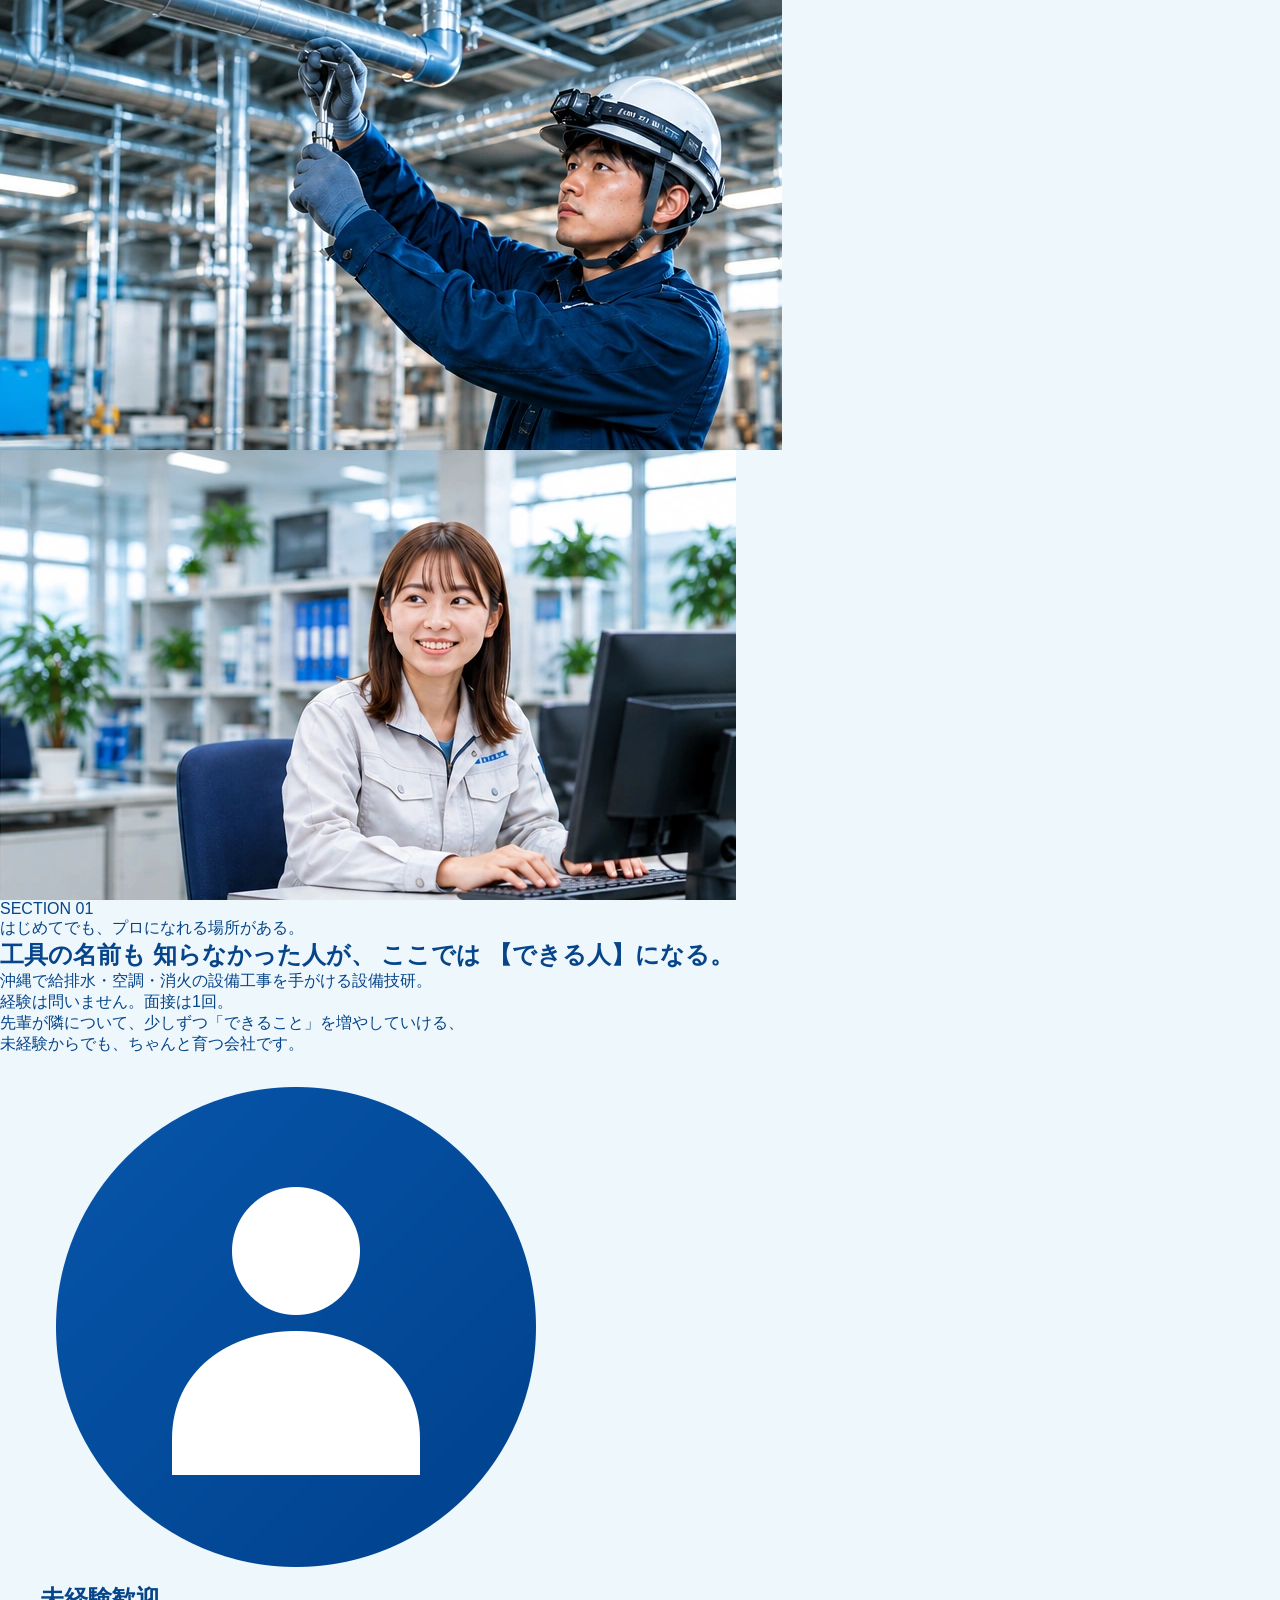
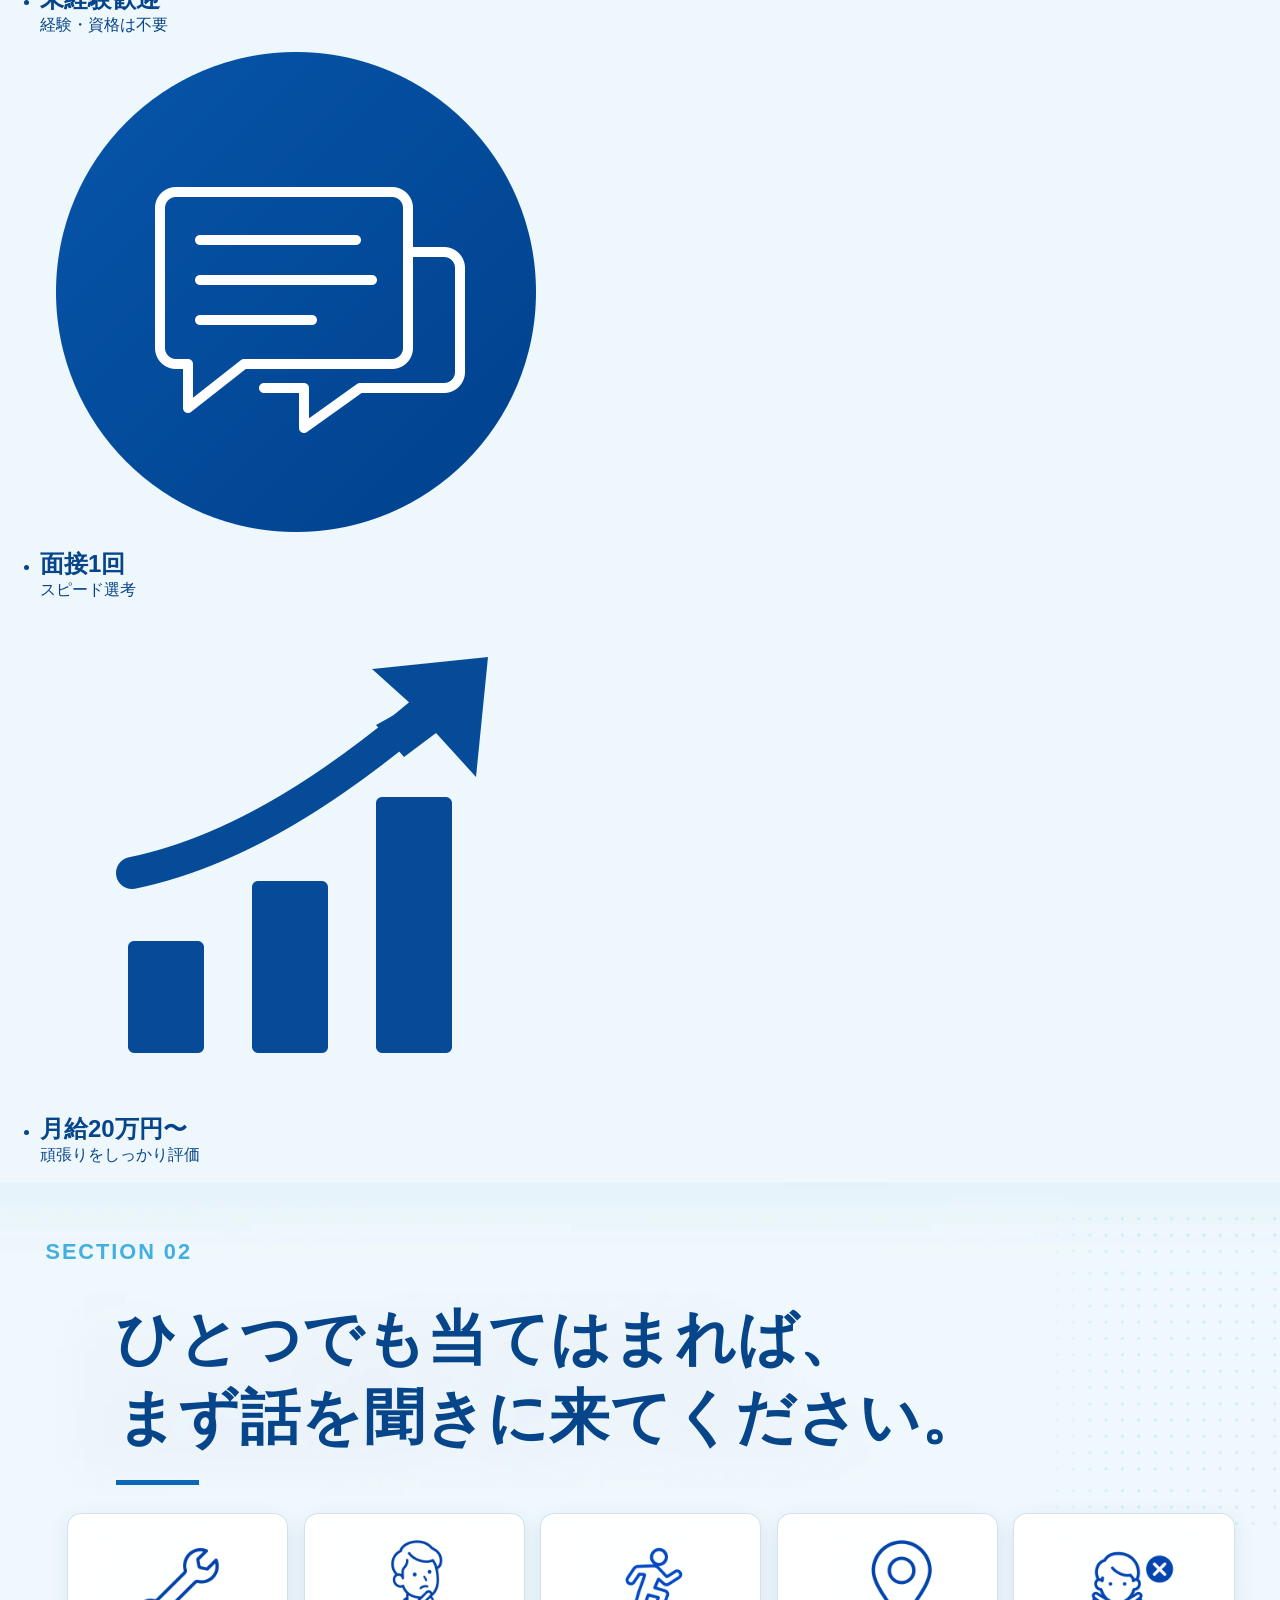
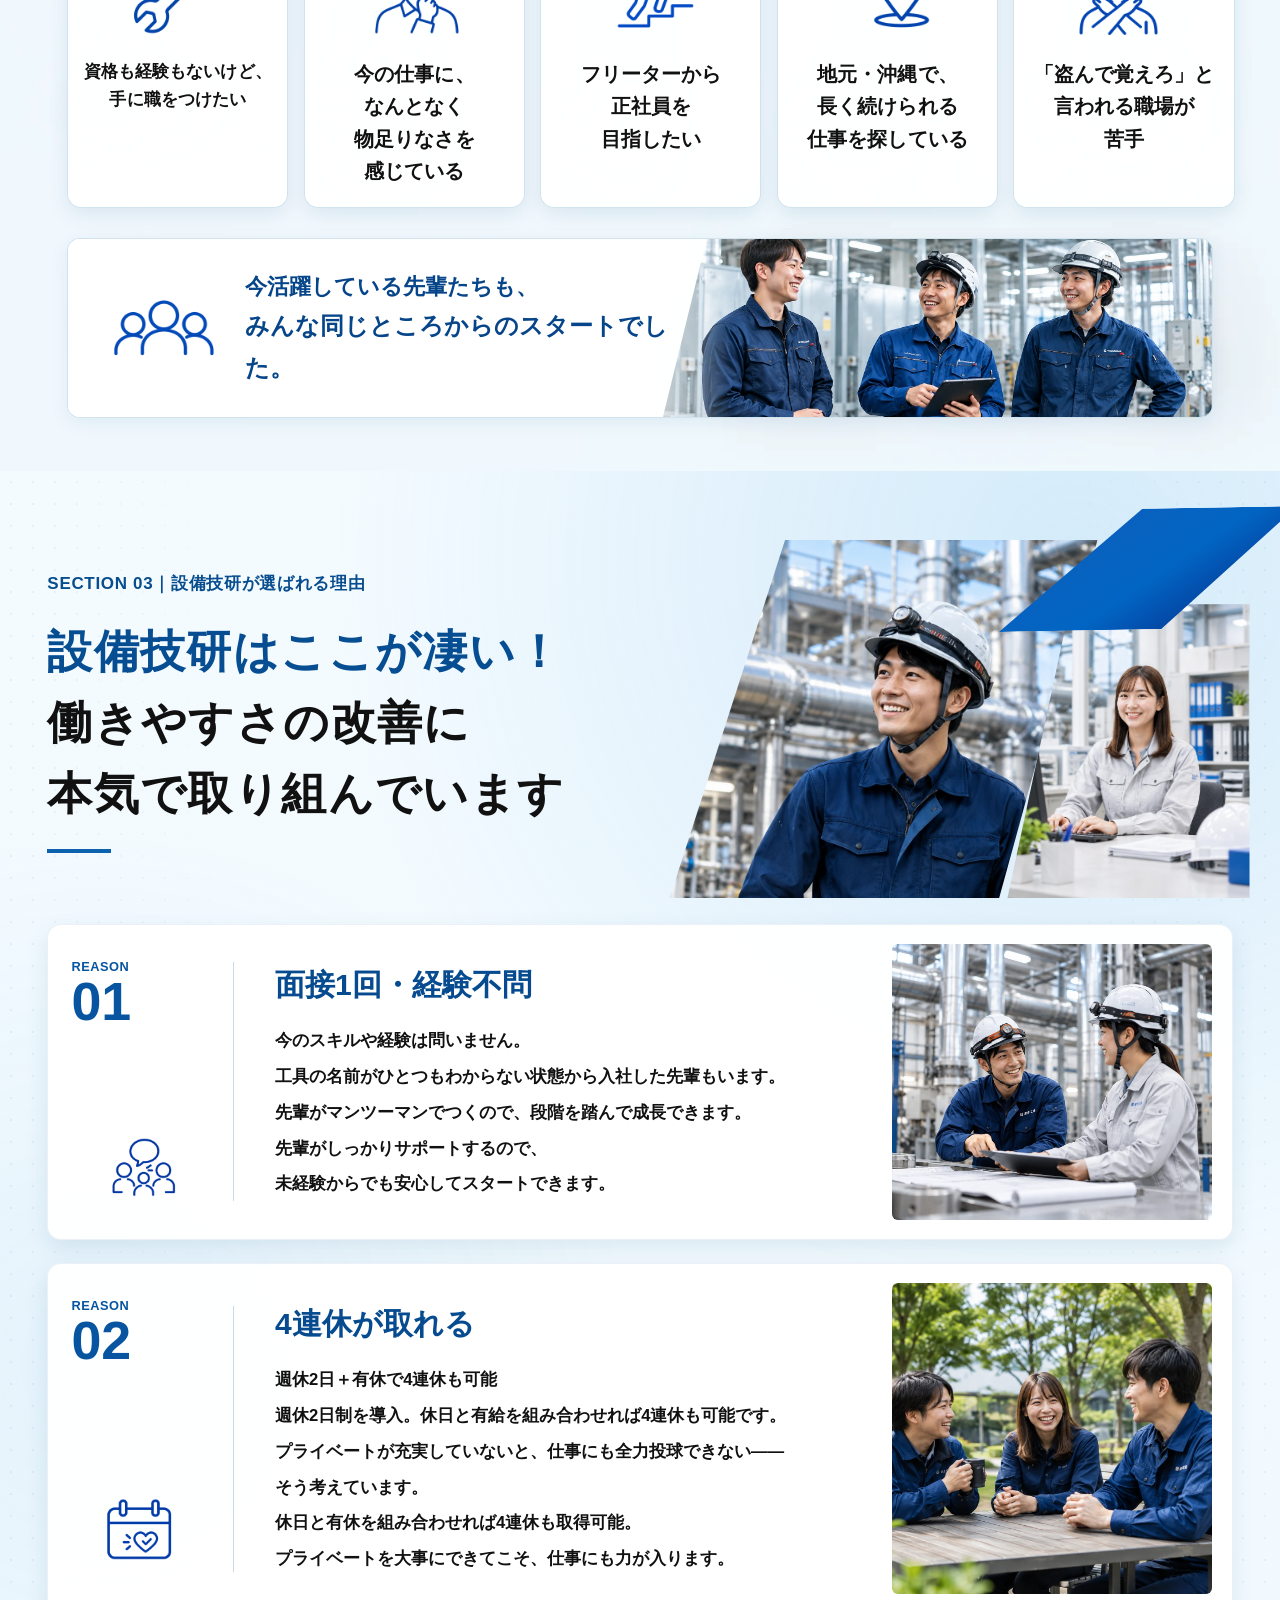
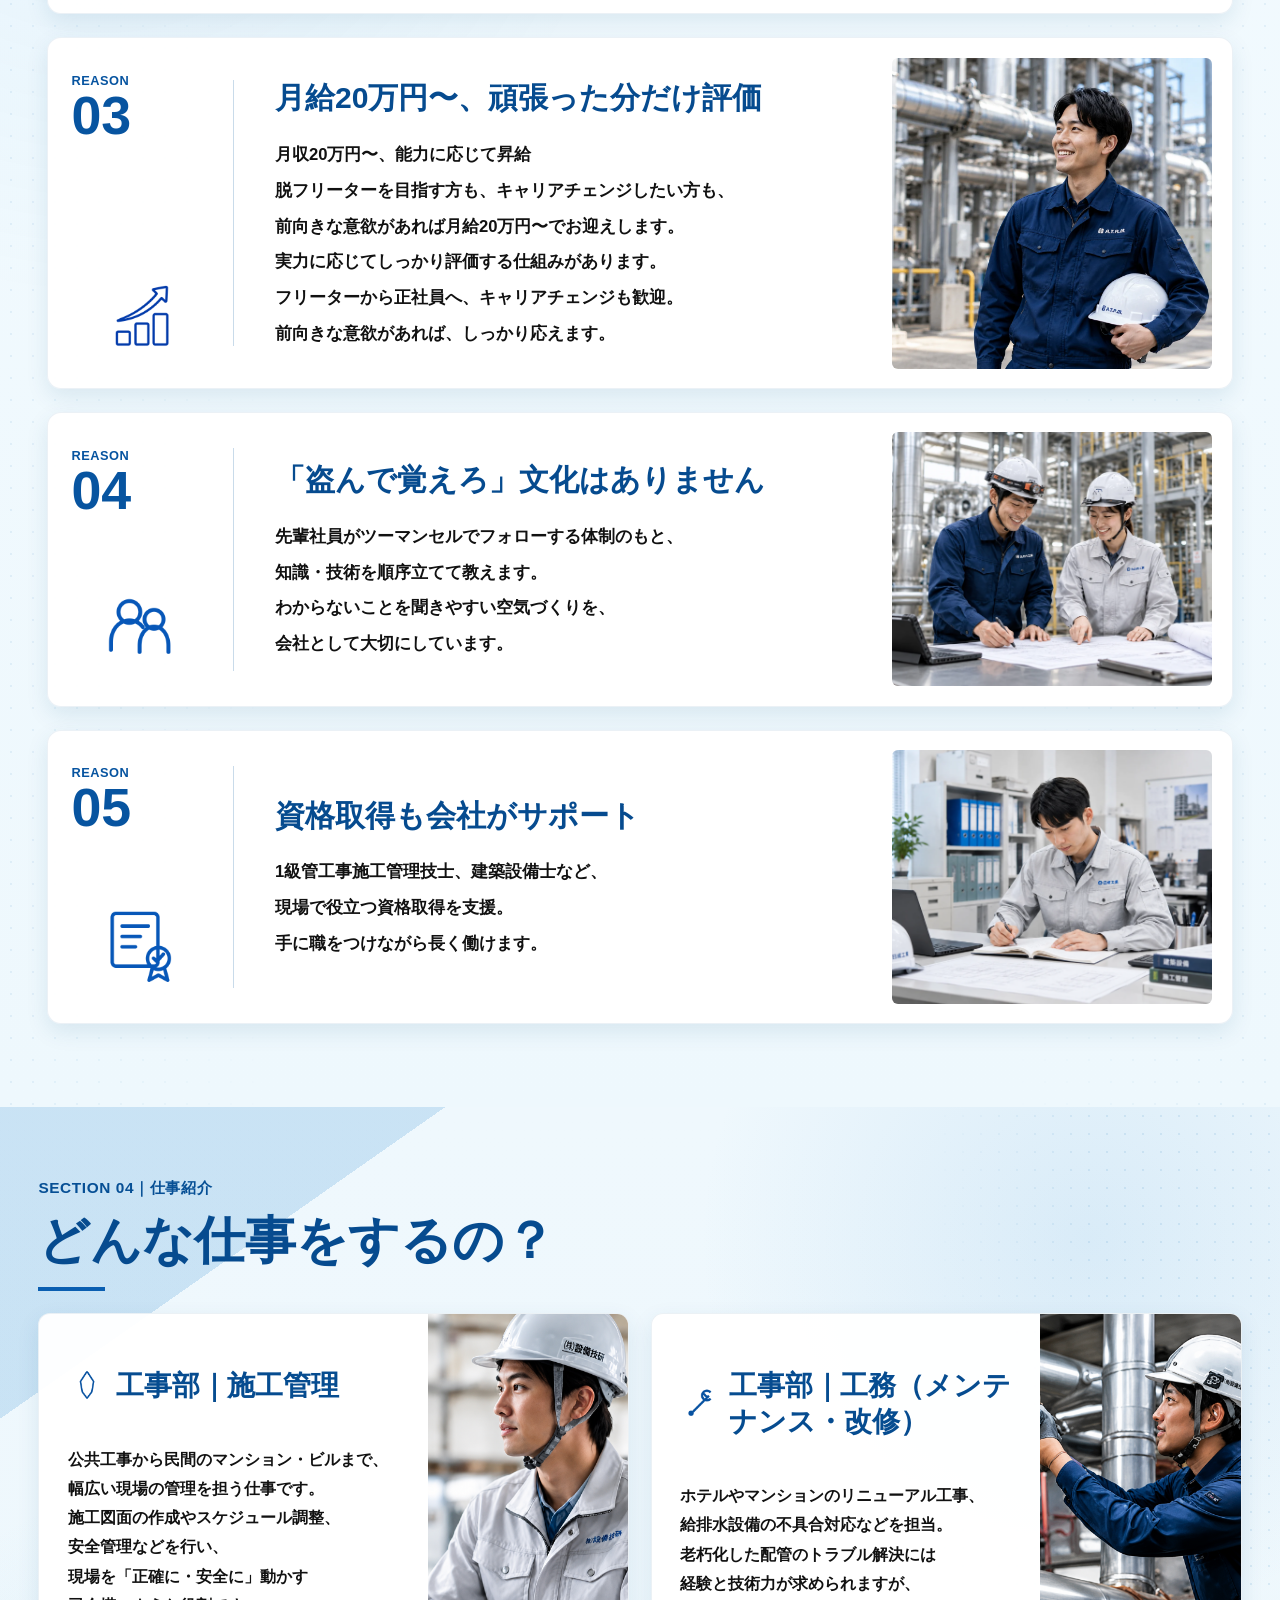
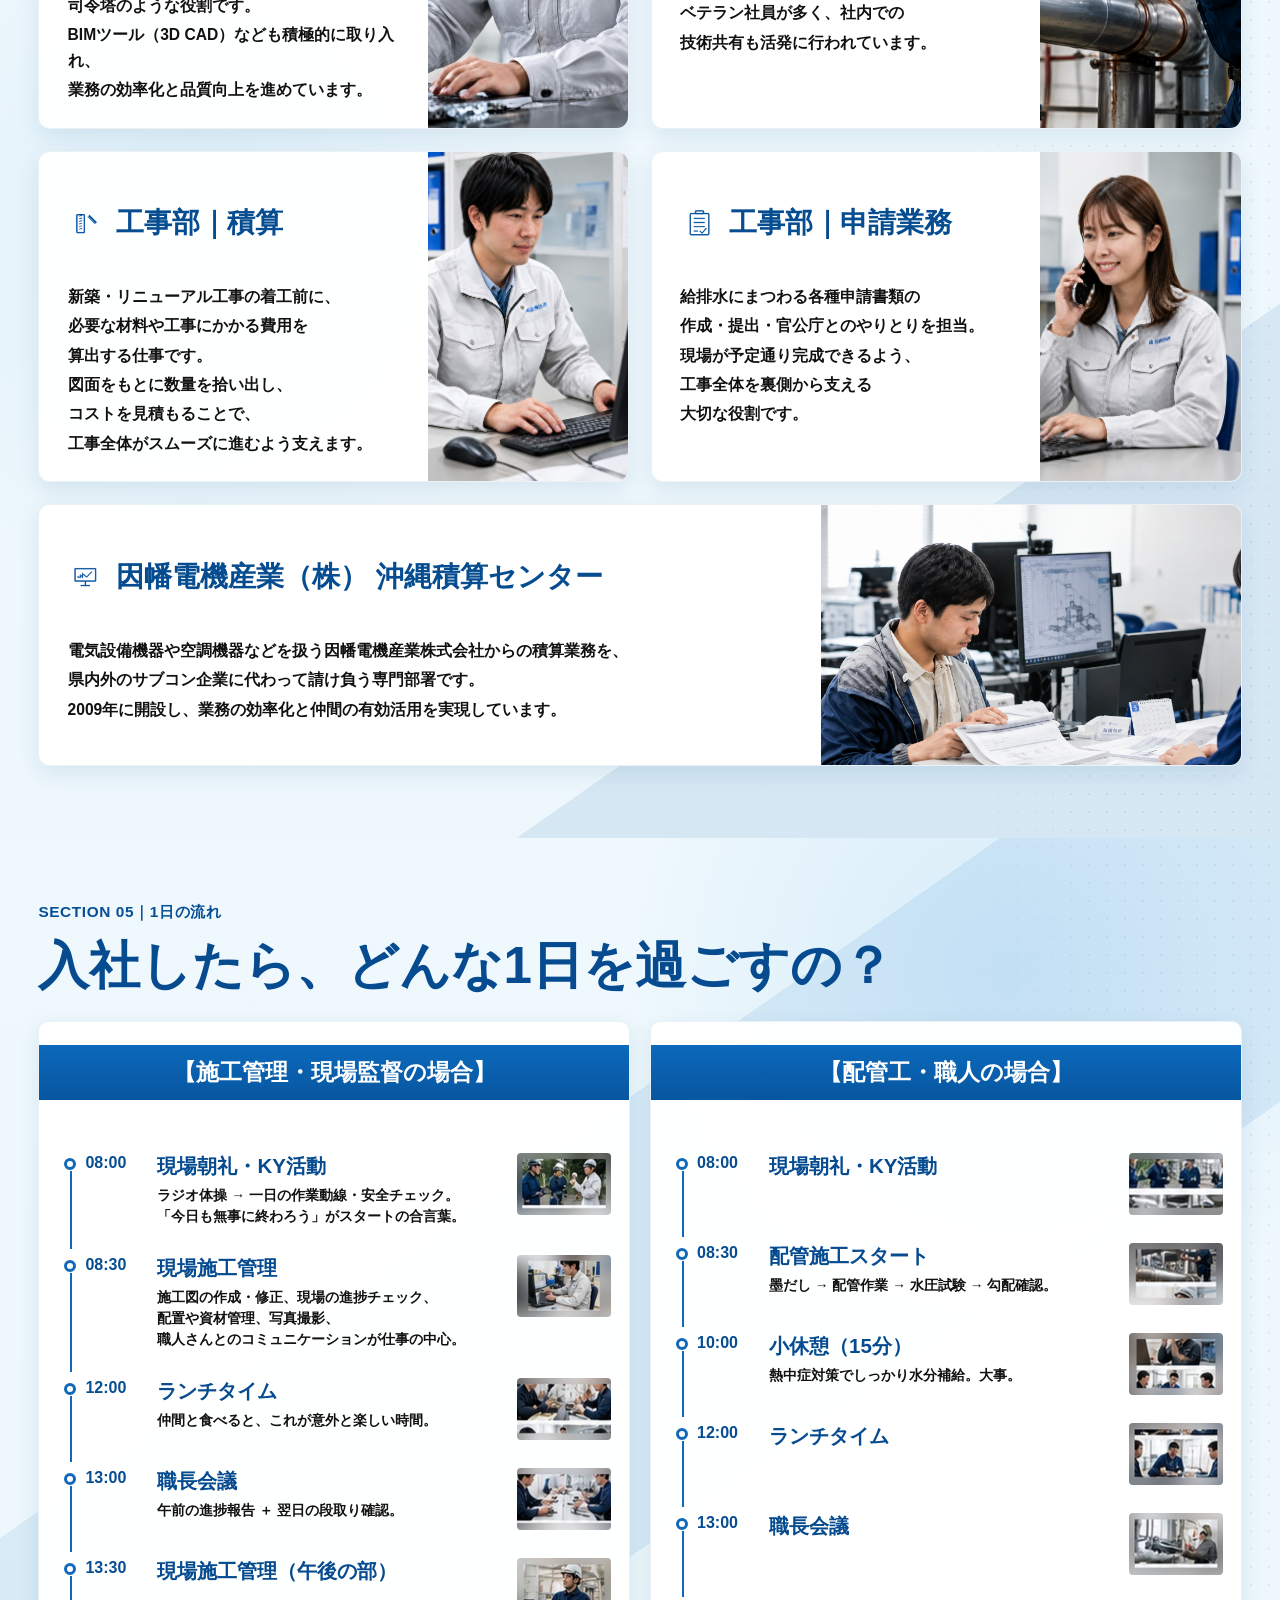
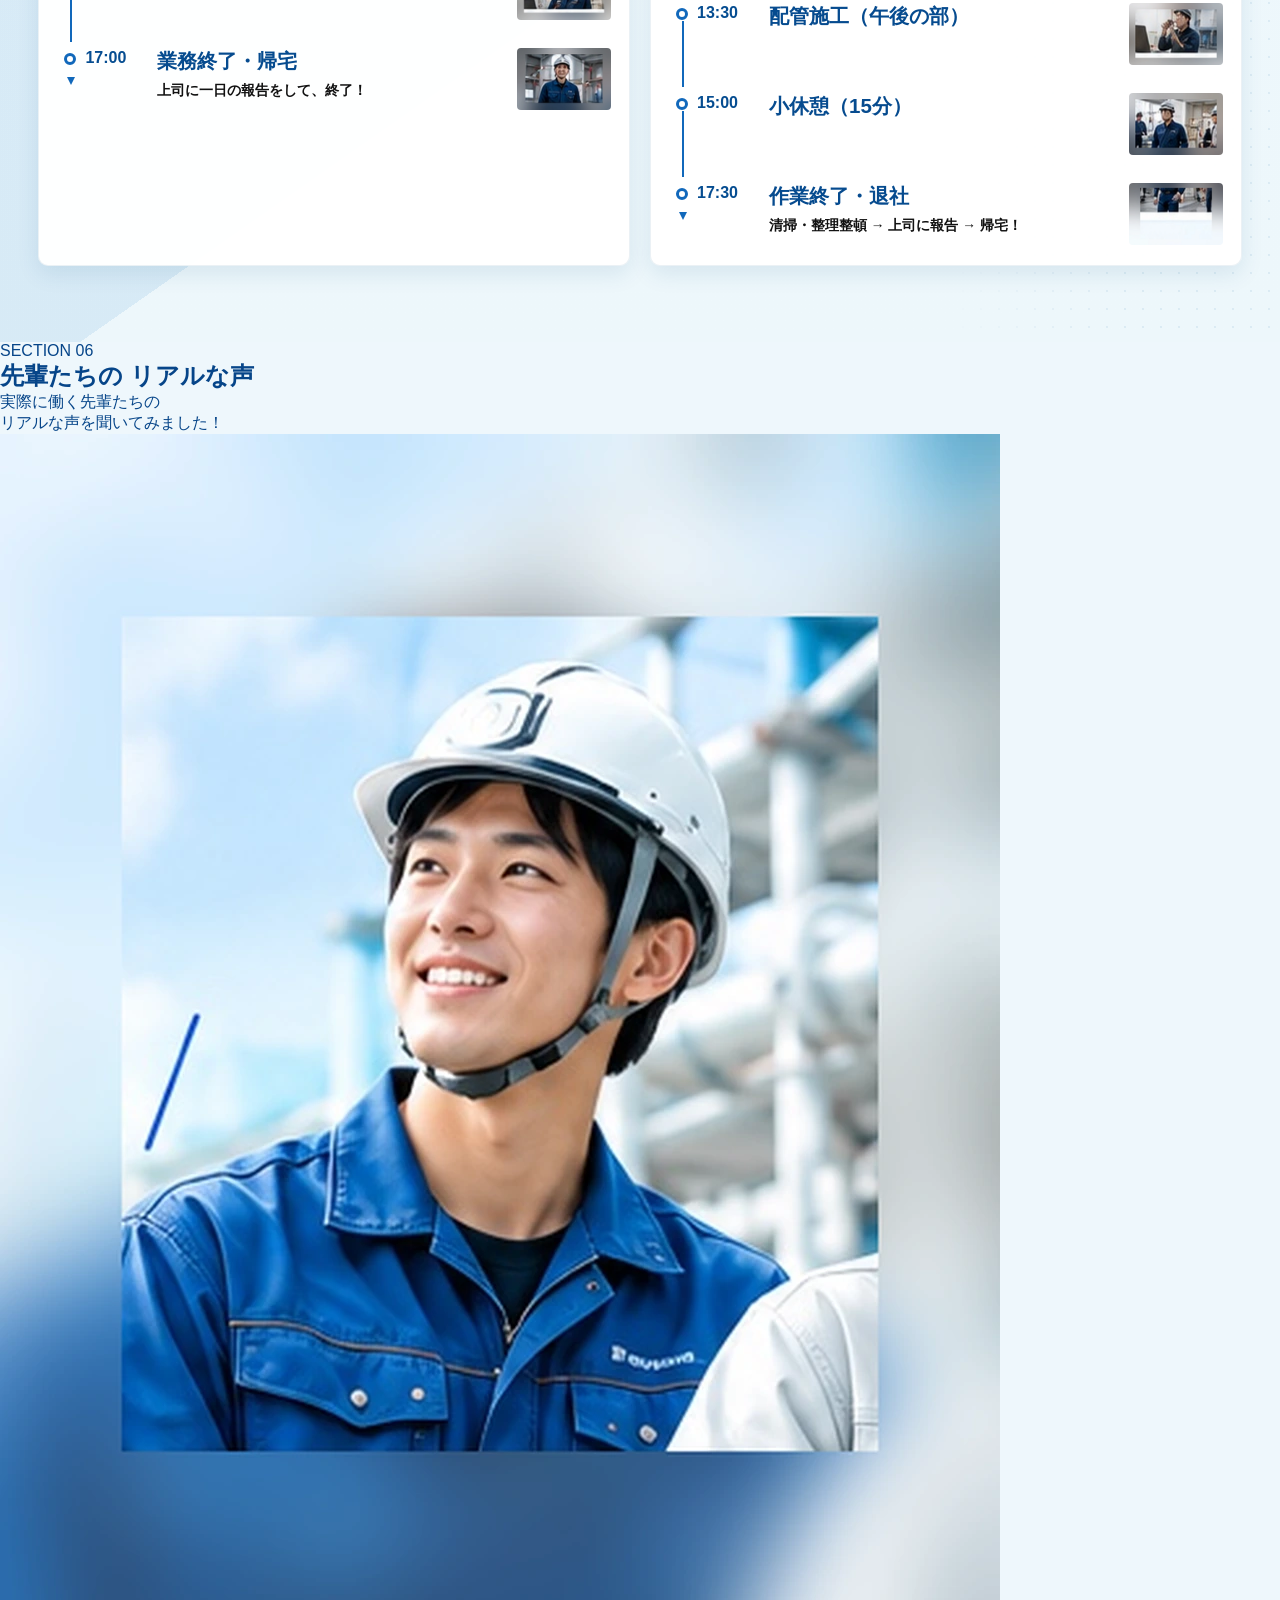
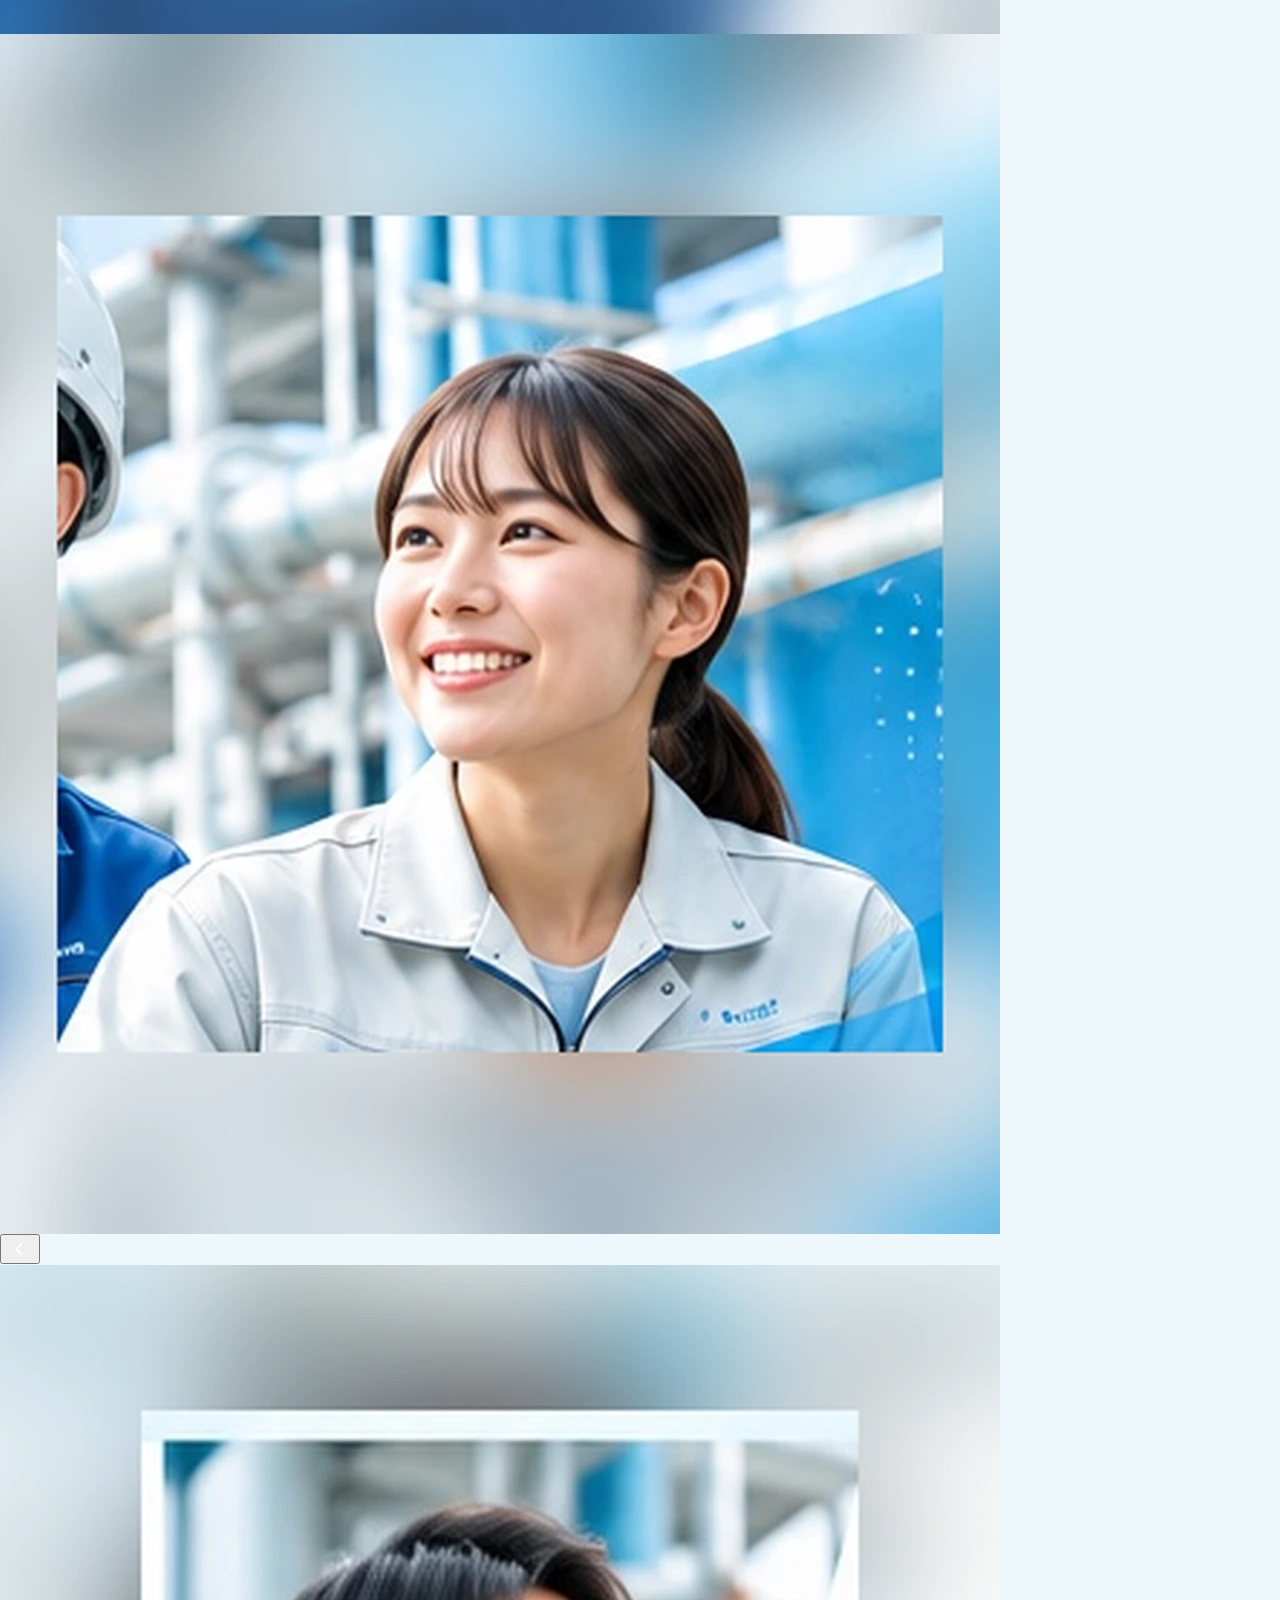
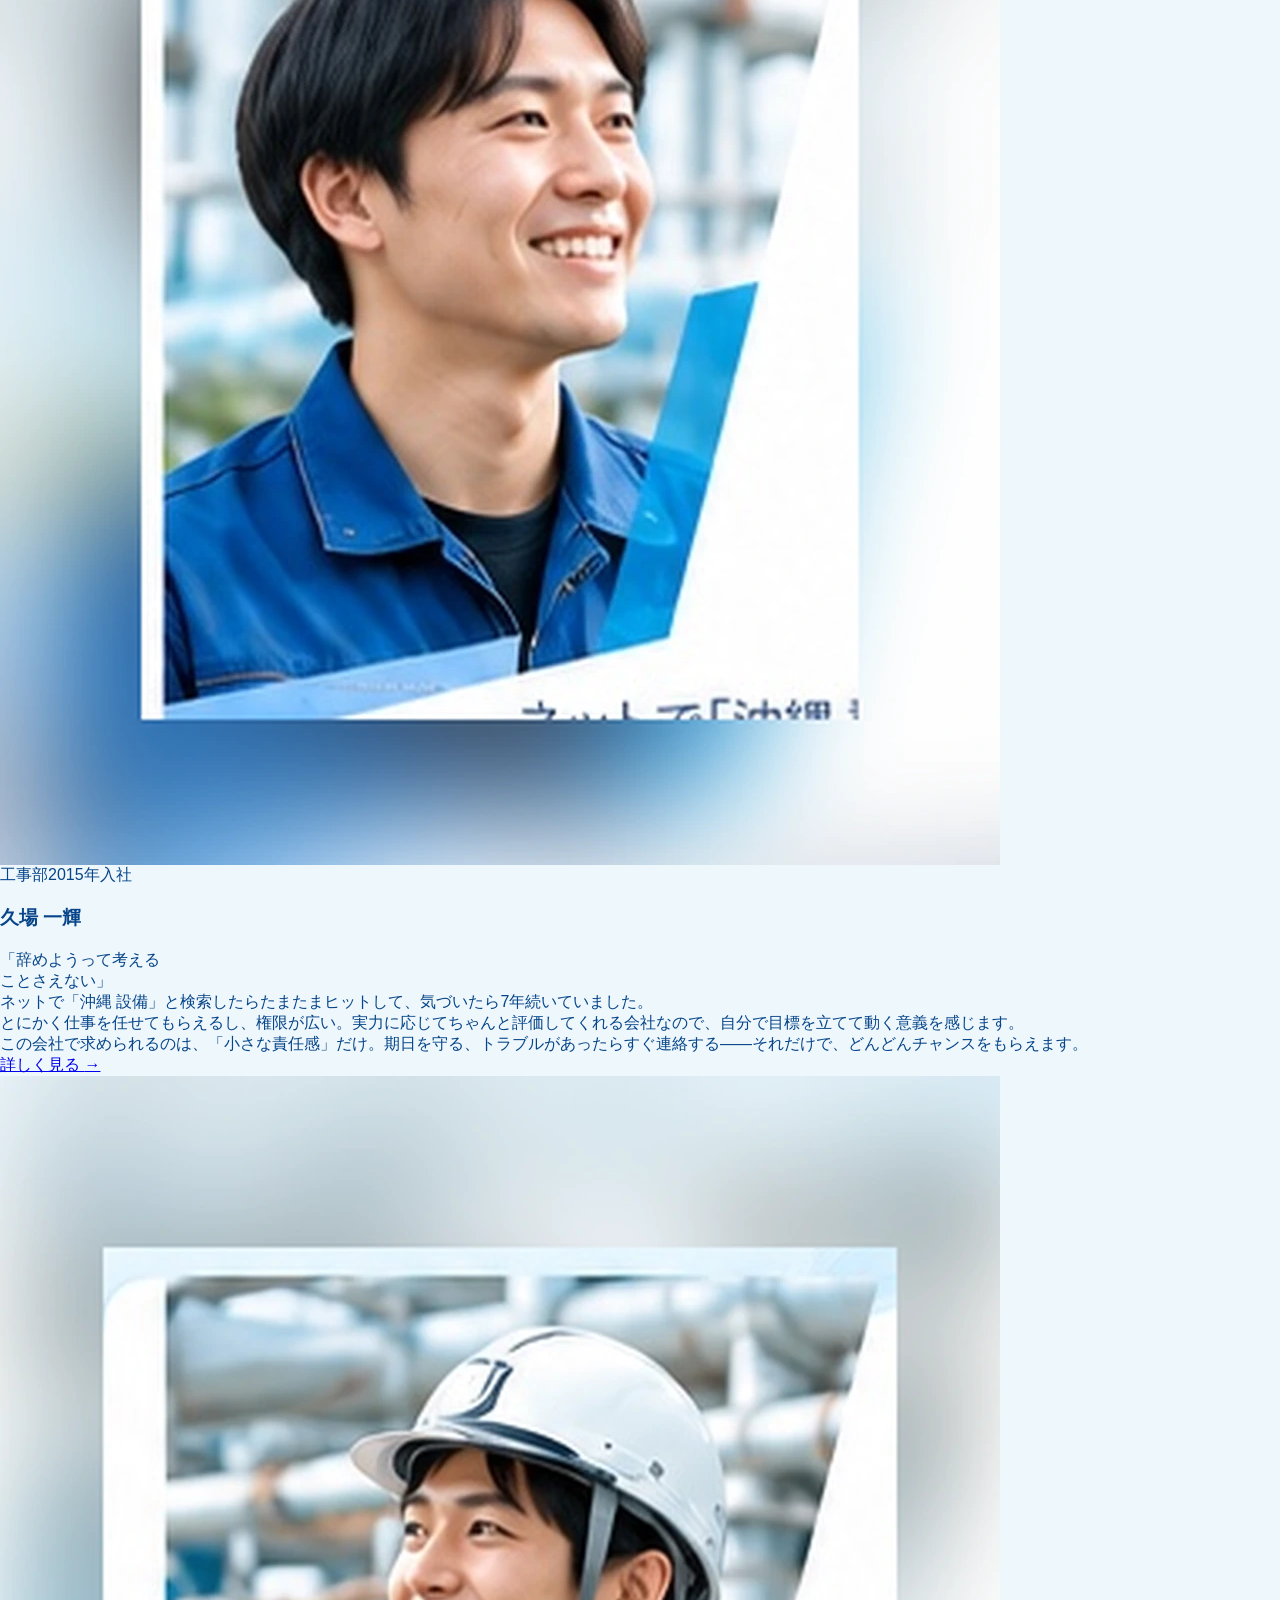
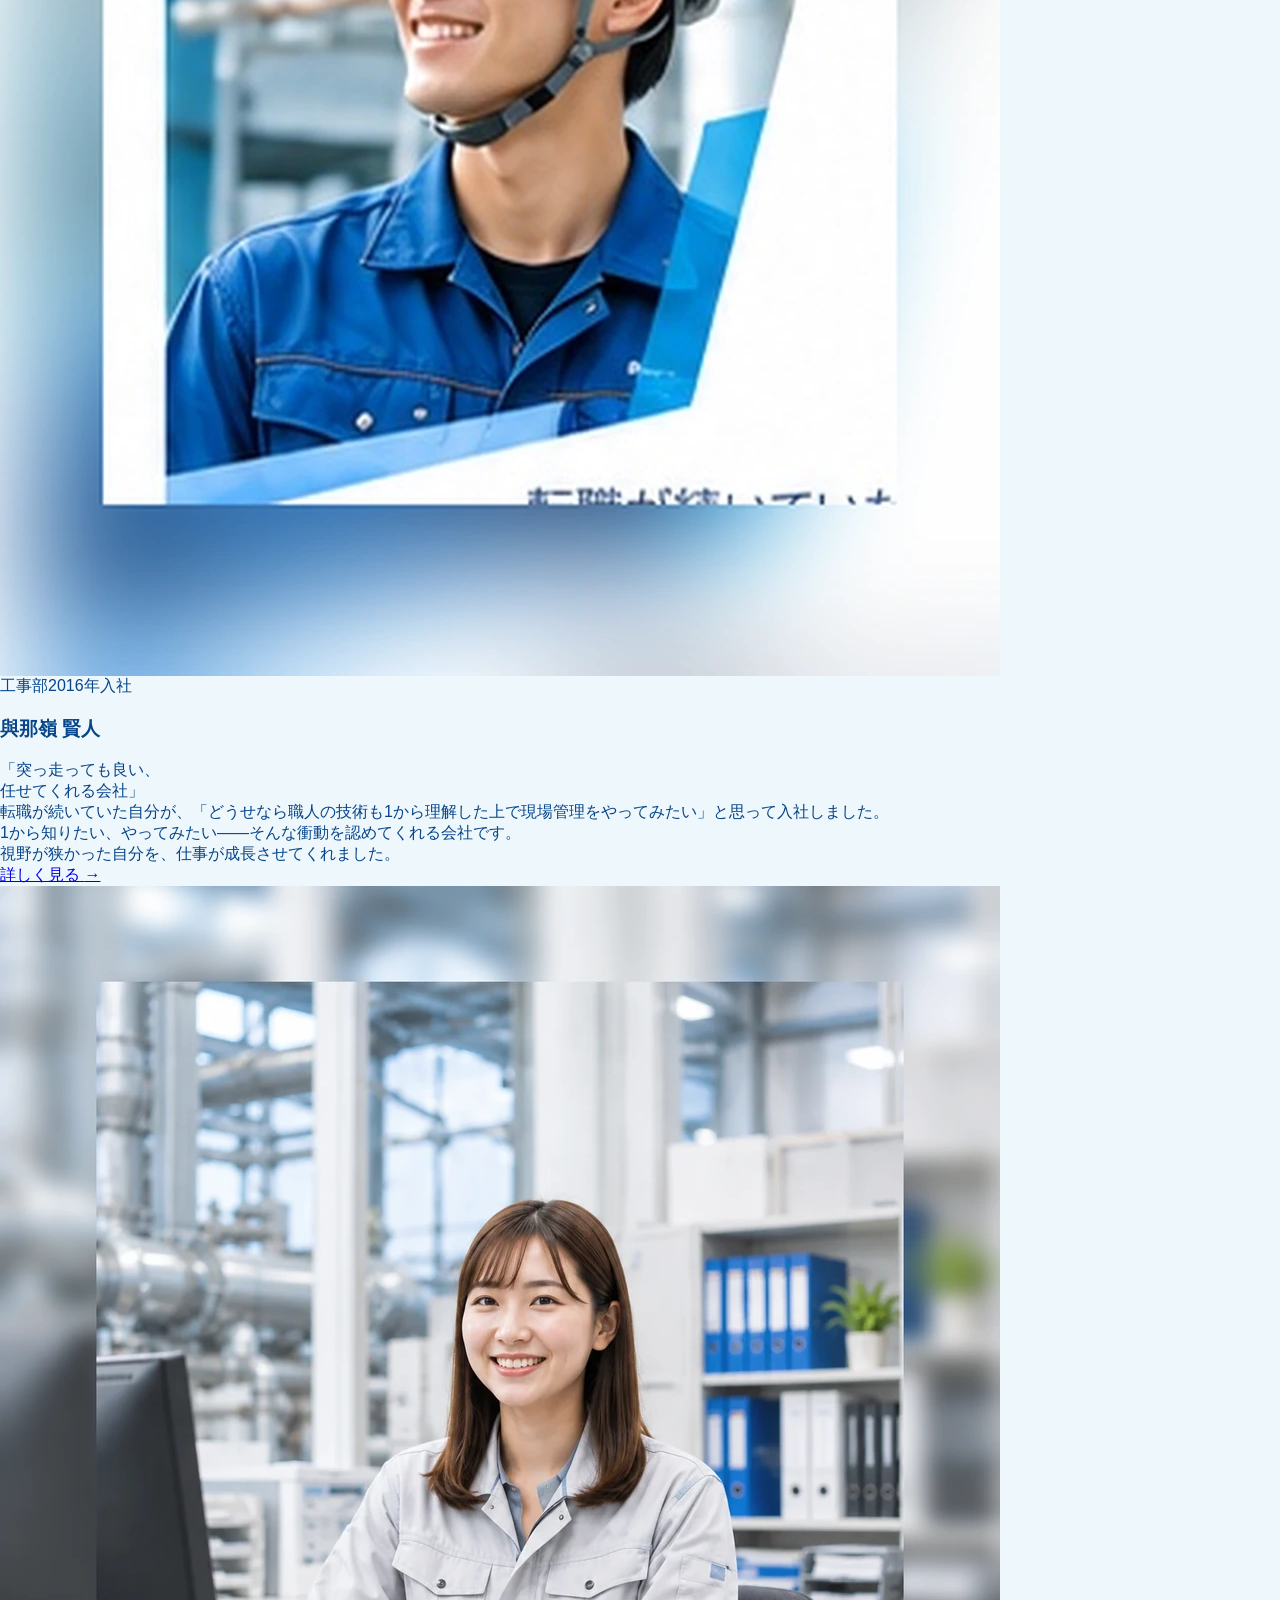
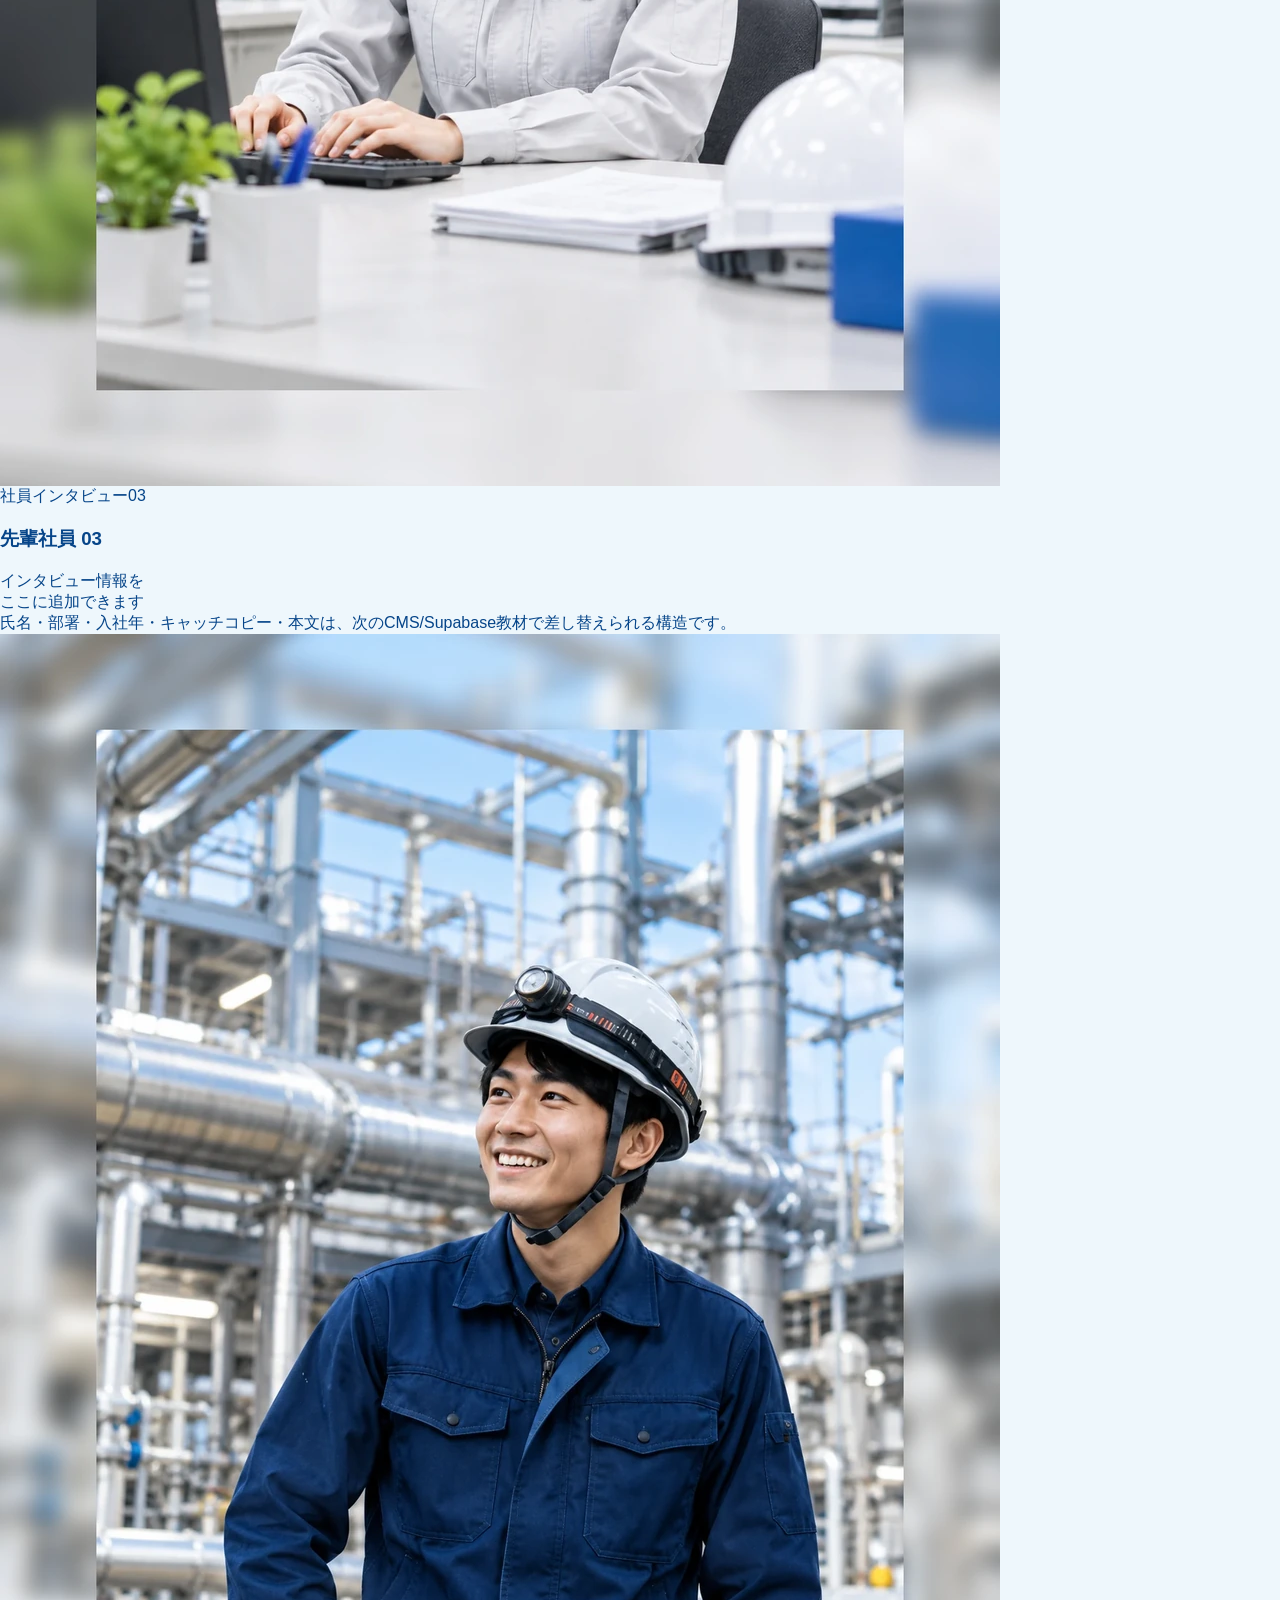
==== commit 097ac807: "Add files via upload" ====
--- a/index.html
+++ b/index.html
@@ -295,7 +295,7 @@
             </div>
           </div>
           <figure class="job-card__photo">
-            <img src="./assets/section-04/photos/work-manager.webp" width="1100" height="1300" alt="施工管理としてパソコンで図面を確認する社員">
+            <img src="./assets/section-04/photos/work-manager.png" width="1100" height="1300" alt="施工管理としてパソコンで図面を確認する社員">
           </figure>
         </article>
 
@@ -315,7 +315,7 @@
             </div>
           </div>
           <figure class="job-card__photo">
-            <img src="./assets/section-04/photos/maintenance.webp" width="1100" height="1300" alt="配管設備の点検作業を行う社員">
+            <img src="./assets/section-04/photos/maintenance.png" width="1100" height="1300" alt="配管設備の点検作業を行う社員">
           </figure>
         </article>
 
@@ -335,7 +335,7 @@
             </div>
           </div>
           <figure class="job-card__photo">
-            <img src="./assets/section-04/photos/estimation.webp" width="1100" height="1300" alt="積算業務でパソコン作業をする社員">
+            <img src="./assets/section-04/photos/estimation.png" width="1100" height="1300" alt="積算業務でパソコン作業をする社員">
           </figure>
         </article>
 
@@ -354,7 +354,7 @@
             </div>
           </div>
           <figure class="job-card__photo">
-            <img src="./assets/section-04/photos/application.webp" width="1100" height="1300" alt="申請業務の電話対応をする社員">
+            <img src="./assets/section-04/photos/application.png" width="1100" height="1300" alt="申請業務の電話対応をする社員">
           </figure>
         </article>
 
@@ -371,7 +371,7 @@
             </div>
           </div>
           <figure class="job-card__photo">
-            <img src="./assets/section-04/photos/estimation-center.webp" width="1500" height="900" alt="積算センターで働く社員たち">
+            <img src="./assets/section-04/photos/estimation-center.png" width="1500" height="900" alt="積算センターで働く社員たち">
           </figure>
         </article>
       </div>
@@ -1090,5 +1090,54 @@
   <!-- LP CONTENT END -->
 </main>
   <script src="./js/main.js" defer></script>
+
+  <!-- Supabase連携：CMSで編集した文章をページに反映するスクリプト -->
+  <script>
+    (async function () {
+      const SUPABASE_URL = "https://ifquxxwvloqxbaeoitos.supabase.co";
+      const SUPABASE_ANON_KEY = "sb_publishable_cH1wKeeqENGqkbFbsekDtQ_2ZFOrKla";
+      const TABLE_NAME = "site_content";
+
+      try {
+        const response = await fetch(
+          `${SUPABASE_URL}/rest/v1/${TABLE_NAME}?select=content_key,value`,
+          {
+            headers: {
+              apikey: SUPABASE_ANON_KEY,
+              Authorization: `Bearer ${SUPABASE_ANON_KEY}`
+            }
+          }
+        );
+
+        if (!response.ok) {
+          throw new Error(
+            `Supabaseからのデータ取得に失敗しました: ${response.status} ${response.statusText}`
+          );
+        }
+
+        const rows = await response.json();
+
+        // content_key -> value のマップを作成
+        const contentMap = {};
+        rows.forEach((row) => {
+          contentMap[row.content_key] = row.value;
+        });
+
+        // data-content-key を持つ要素を全部探して、対応するvalueで書き換える
+        document.querySelectorAll("[data-content-key]").forEach((el) => {
+          const key = el.getAttribute("data-content-key");
+          if (Object.prototype.hasOwnProperty.call(contentMap, key)) {
+            const value = contentMap[key] ?? "";
+            // データ保存時に改行(<br>)は\nに変換しているため、表示時に<br>へ戻す
+            el.innerHTML = value.replace(/\n/g, "<br>");
+          }
+        });
+
+        console.log(`Supabaseから${rows.length}件のテキストを反映しました。`);
+      } catch (error) {
+        console.log("Supabase接続エラー:", error);
+      }
+    })();
+  </script>
 </body>
 </html>
--- a/css/sections/section-02.css
+++ b/css/sections/section-02.css
@@ -188,3 +188,12 @@
   .fit-cards { grid-template-columns: 1fr; }
   .fit-card, .fit-card:last-child { grid-column: auto; min-height: 175px; }
 }
+/* カード1文言が長いため、1行目の折り返し崩れを防ぐための個別調整 */
+.fit-card p[data-content-key="section02.card01"] {
+  font-size: 1.33cqw;
+}
+@media (max-width: 767px) {
+  .fit-card p[data-content-key="section02.card01"] {
+    font-size: 12px;
+  }
+}
